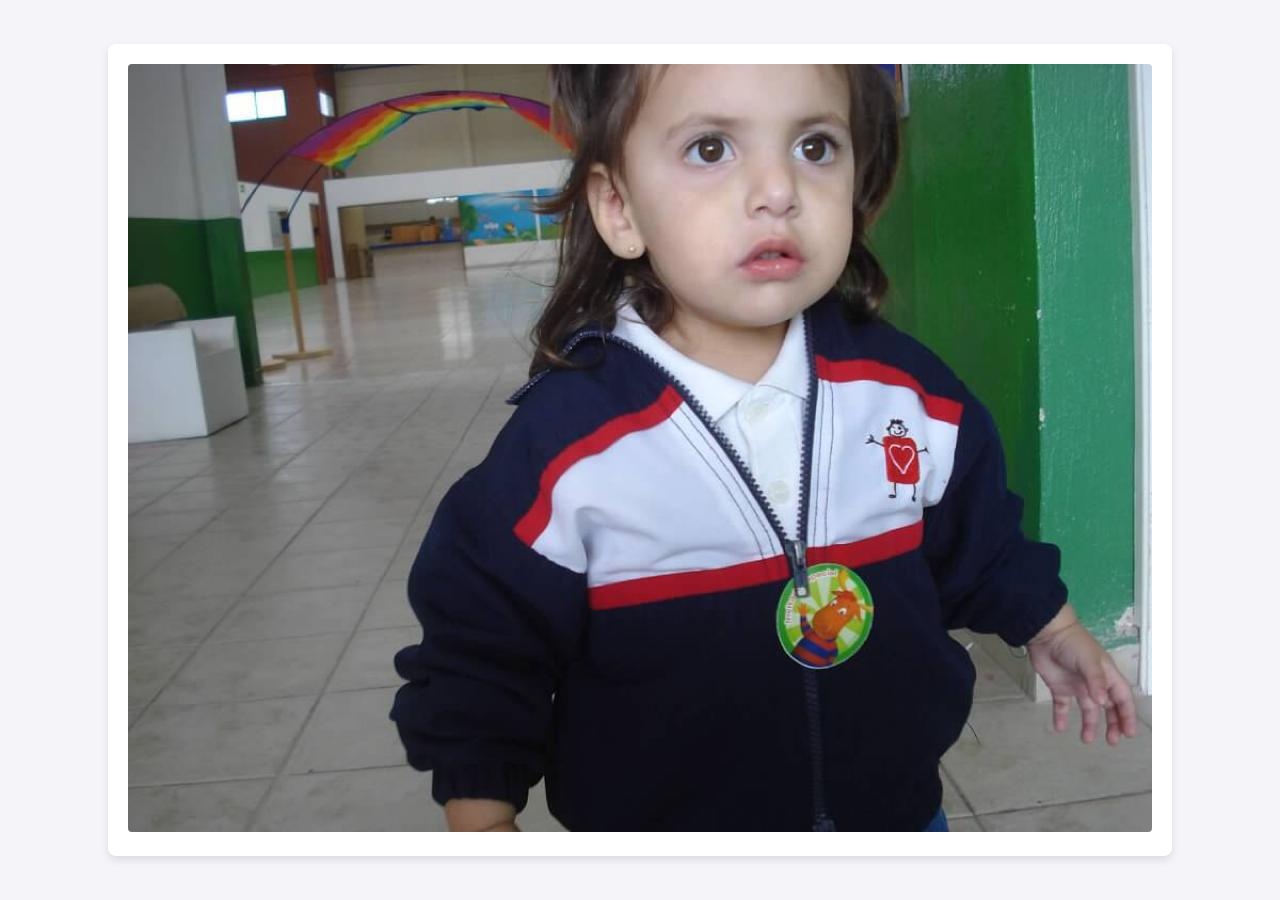
==== index.html @ 92700baa "Update index.html" ====
<!DOCTYPE html>
<html lang="en">
<head>
    <meta charset="UTF-8">
    <meta name="viewport" content="width=device-width, initial-scale=1.0">
    <title>Image Showcase</title>
    <style>
        body {
            /* Centers the content vertically and horizontally */
            display: flex;
            justify-content: center;
            align-items: center;
            min-height: 100vh;
            margin: 0;
            background-color: #f4f4f9;
            font-family: sans-serif;
        }
        .image-container {
            padding: 20px;
            background-color: white;
            border-radius: 8px;
            box-shadow: 0 4px 8px rgba(0, 0, 0, 0.1);
        }
        img {
            /* Ensures the image doesn't overflow its container on small screens */
            max-width: 100%;
            height: auto;
            border-radius: 4px;
        }
    </style>
</head>
<body>

    <div class="image-container">
        <!-- The src attribute must match your uploaded filename exactly -->
        <img src="assets/IMG-20190929-WA0008.jpg" alt="Child wearing a school uniform jacket">
    </div>

</body>
</html>
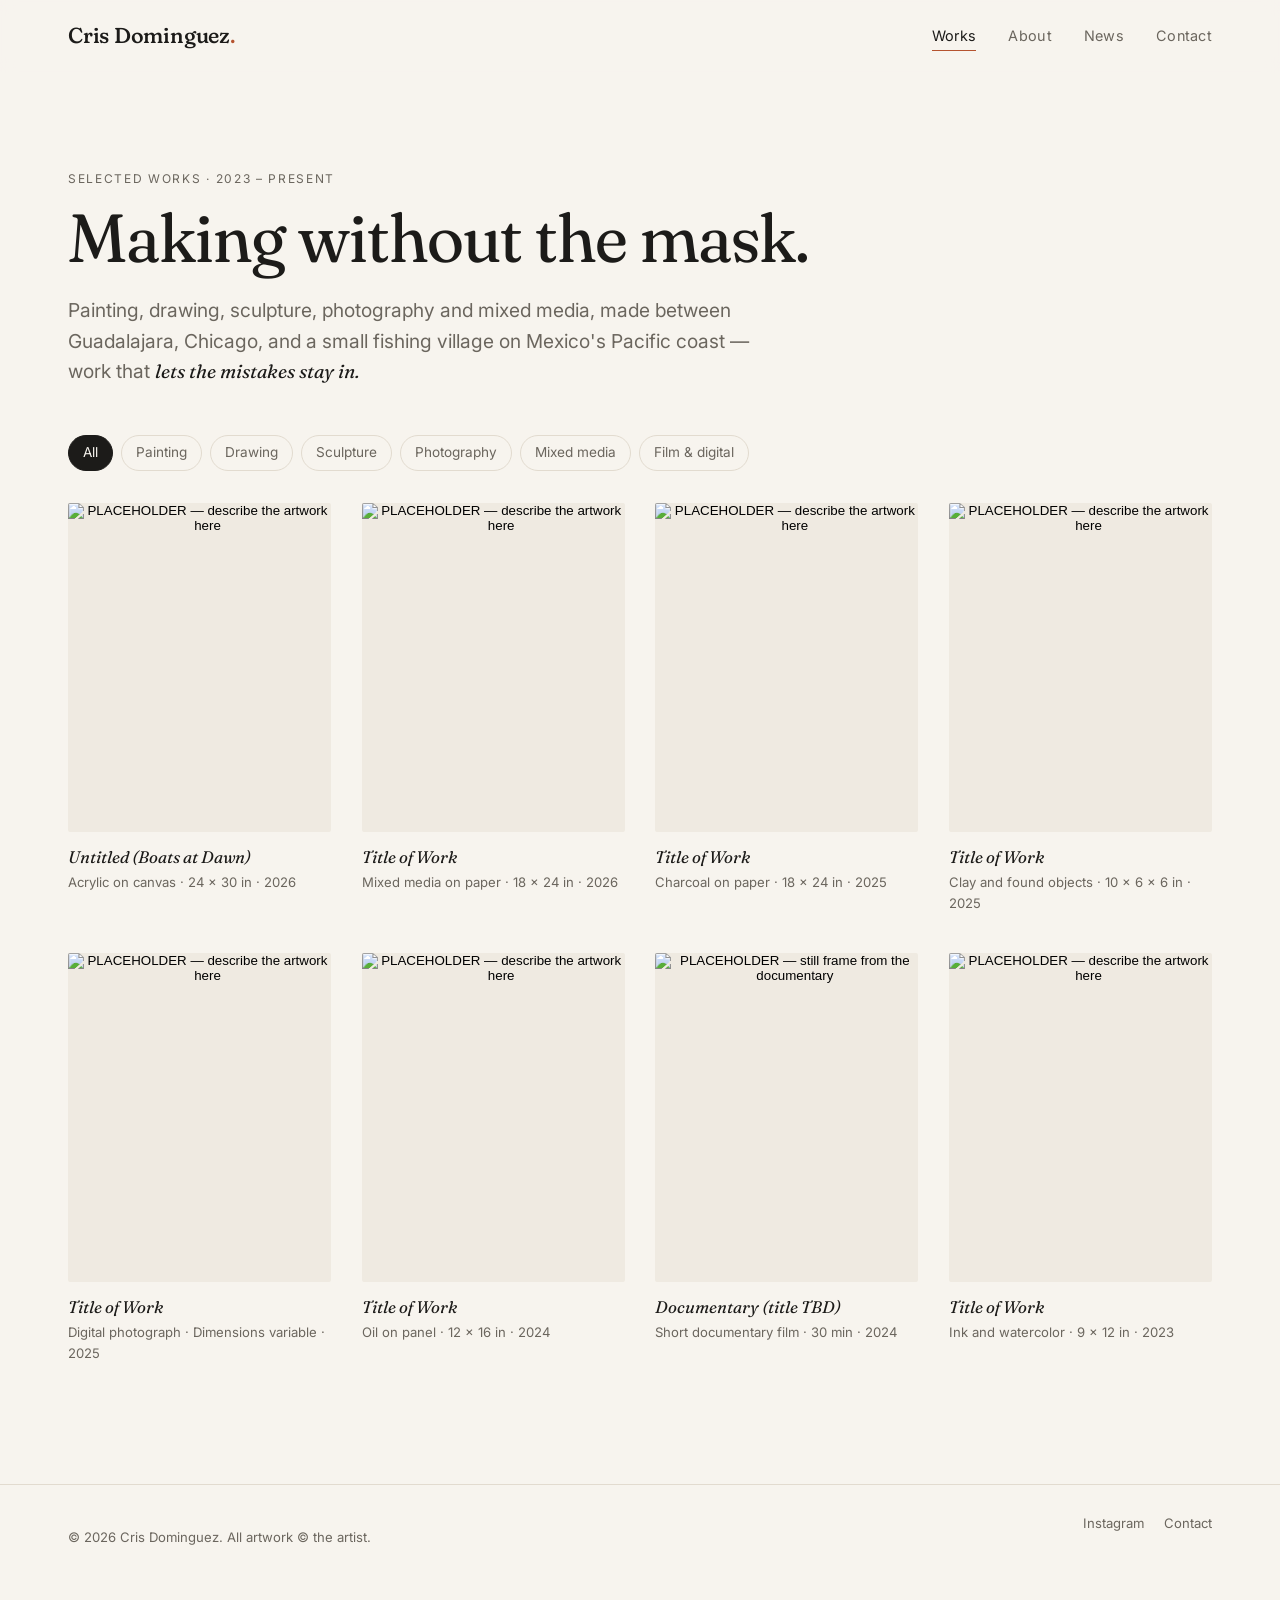
==== commit c8d5d552: "Add files via upload" ====
--- a/index.html
+++ b/index.html
@@ -1,40 +1,224 @@
-<!DOCTYPE html>
+<!doctype html>
 <html lang="en">
 <head>
-    <meta charset="UTF-8">
-    <meta name="viewport" content="width=device-width, initial-scale=1.0">
-    <title>Image Showcase</title>
-    <style>
-        body {
-            /* Centers the content vertically and horizontally */
-            display: flex;
-            justify-content: center;
-            align-items: center;
-            min-height: 100vh;
-            margin: 0;
-            background-color: #f4f4f9;
-            font-family: sans-serif;
-        }
-        .image-container {
-            padding: 20px;
-            background-color: white;
-            border-radius: 8px;
-            box-shadow: 0 4px 8px rgba(0, 0, 0, 0.1);
-        }
-        img {
-            /* Ensures the image doesn't overflow its container on small screens */
-            max-width: 100%;
-            height: auto;
-            border-radius: 4px;
-        }
-    </style>
+  <meta charset="utf-8">
+  <meta name="viewport" content="width=device-width, initial-scale=1">
+  <title>Cris Dominguez — Works</title>
+  <meta name="description" content="Portfolio of Cris Dominguez, a bilingual visual artist working in painting, drawing, sculpture, photography, and mixed media on Mexico's Pacific coast.">
+  <link rel="canonical" href="https://www.crisdominguez.com/">
+
+  <!-- Social sharing (Open Graph / Twitter). Replace og-image.jpg with a 1200x630 crop of a favorite work. -->
+  <meta property="og:type" content="website">
+  <meta property="og:title" content="Cris Dominguez — Artist">
+  <meta property="og:description" content="Painting, drawing, sculpture, photography, and mixed media.">
+  <meta property="og:url" content="https://www.crisdominguez.com/">
+  <meta property="og:image" content="https://www.crisdominguez.com/images/site/og-image.jpg">
+  <meta name="twitter:card" content="summary_large_image">
+
+  <link rel="icon" href="images/site/favicon.svg" type="image/svg+xml">
+  <link rel="preconnect" href="https://fonts.googleapis.com">
+  <link rel="preconnect" href="https://fonts.gstatic.com" crossorigin>
+  <link href="https://fonts.googleapis.com/css2?family=Fraunces:ital,opsz,wght,SOFT,WONK@0,9..144,300..600,0..100,0..1;1,9..144,300..600,0..100,0..1&family=Inter:wght@400;500;600&display=swap" rel="stylesheet">
+  <link rel="stylesheet" href="css/styles.css">
+
+  <script type="application/ld+json">
+  {
+    "@context": "https://schema.org",
+    "@type": "Person",
+    "name": "Cris Dominguez",
+    "alternateName": "Maria Cristina Dominguez",
+    "url": "https://www.crisdominguez.com/",
+    "jobTitle": "Visual Artist",
+    "knowsLanguage": ["en", "es"],
+    "sameAs": ["https://www.instagram.com/cris_dominguz2007/"]
+  }
+  </script>
 </head>
 <body>
-
-    <div class="image-container">
-        <!-- The src attribute must match your uploaded filename exactly -->
-        <img src="assets/IMG-20190929-WA0008.jpg" alt="Child wearing a school uniform jacket">
+  <a class="skip-link" href="#main">Skip to content</a>
+
+  <header class="site-header">
+    <div class="wrap header-inner">
+      <a class="wordmark" href="./">Cris Dominguez<span class="dot">.</span></a>
+      <button class="nav-toggle" aria-expanded="false" aria-controls="site-nav" aria-label="Menu">
+        <svg viewBox="0 0 24 24" fill="none" stroke="currentColor" stroke-width="1.5" aria-hidden="true"><path d="M3 7h18M3 12h18M3 17h18"/></svg>
+      </button>
+      <nav id="site-nav" class="site-nav" aria-label="Main">
+        <ul class="nav-list">
+          <li><a href="./" aria-current="page">Works</a></li>
+          <li><a href="about.html">About</a></li>
+          <li><a href="news.html">News</a></li>
+          <li><a href="contact.html">Contact</a></li>
+        </ul>
+      </nav>
     </div>
-
+  </header>
+
+  <main id="main">
+    <section class="wrap page-intro">
+      <p class="eyebrow">Selected works · 2023 – present</p>
+      <h1>Making without the mask.</h1>
+      <!-- PLACEHOLDER: one-sentence intro. Draft below is based on her personal statement — have Cris rewrite it in her own words. -->
+      <p class="lede">Painting, drawing, sculpture, photography and mixed media, made between Guadalajara, Chicago, and a small fishing village on Mexico's Pacific coast — work that <em>lets the mistakes stay in.</em></p>
+    </section>
+
+    <section class="wrap" aria-labelledby="works-heading">
+      <h2 id="works-heading" class="visually-hidden">Works</h2>
+
+      <!-- Filters: each button's data-filter must match a word in a work's data-medium. Delete buttons for media she doesn't show. -->
+      <ul class="filters" aria-label="Filter works by medium">
+        <li><button class="filter-btn" data-filter="all" aria-pressed="true">All</button></li>
+        <li><button class="filter-btn" data-filter="painting" aria-pressed="false">Painting</button></li>
+        <li><button class="filter-btn" data-filter="drawing" aria-pressed="false">Drawing</button></li>
+        <li><button class="filter-btn" data-filter="sculpture" aria-pressed="false">Sculpture</button></li>
+        <li><button class="filter-btn" data-filter="photography" aria-pressed="false">Photography</button></li>
+        <li><button class="filter-btn" data-filter="mixed-media" aria-pressed="false">Mixed media</button></li>
+        <li><button class="filter-btn" data-filter="film" aria-pressed="false">Film &amp; digital</button></li>
+      </ul>
+
+      <!--
+        ============================================================
+        HOW TO ADD A WORK  (copy this whole <li> block; newest first)
+        ============================================================
+        <li class="work" data-medium="painting" data-year="2026"
+            data-full="images/works/2026-title-slug.jpg">
+          <button class="work-thumb" type="button" aria-label="View larger: TITLE">
+            <img src="images/works/thumbs/2026-title-slug.jpg"
+                 alt="DESCRIBE WHAT IS SEEN: subject, colors, composition (not just the title)"
+                 width="800" height="1000" loading="lazy" decoding="async">
+          </button>
+          <figcaption>
+            <p class="work-title">TITLE</p>
+            <p class="work-meta">MEDIUM · DIMENSIONS · YEAR</p>
+            <p class="work-desc" hidden>OPTIONAL 1–3 sentence description (shown in the enlarged view).</p>
+          </figcaption>
+        </li>
+        - data-medium can hold several words: data-medium="painting mixed-media"
+        - First 4 works: remove loading="lazy" so they appear instantly.
+        ============================================================
+      -->
+      <ul class="works-grid">
+
+        <!-- PLACEHOLDER WORK 01 -->
+        <li class="work" data-medium="painting" data-year="2026" data-full="images/works/_placeholder-1.svg">
+          <button class="work-thumb" type="button" aria-label="View larger: Untitled (Boats at Dawn)">
+            <img src="images/works/_placeholder-1.svg" alt="PLACEHOLDER — describe the artwork here" width="800" height="1000" decoding="async">
+          </button>
+          <figcaption>
+            <p class="work-title">Untitled (Boats at Dawn)</p>
+            <p class="work-meta">Acrylic on canvas · 24 × 30 in · 2026</p>
+            <p class="work-desc" hidden>PLACEHOLDER description.</p>
+          </figcaption>
+        </li>
+
+        <!-- PLACEHOLDER WORK 02 -->
+        <li class="work" data-medium="mixed-media" data-year="2026" data-full="images/works/_placeholder-2.svg">
+          <button class="work-thumb" type="button" aria-label="View larger: Title of Work">
+            <img src="images/works/_placeholder-2.svg" alt="PLACEHOLDER — describe the artwork here" width="800" height="1000" decoding="async">
+          </button>
+          <figcaption>
+            <p class="work-title">Title of Work</p>
+            <p class="work-meta">Mixed media on paper · 18 × 24 in · 2026</p>
+          </figcaption>
+        </li>
+
+        <!-- PLACEHOLDER WORK 03 -->
+        <li class="work" data-medium="drawing" data-year="2025" data-full="images/works/_placeholder-3.svg">
+          <button class="work-thumb" type="button" aria-label="View larger: Title of Work">
+            <img src="images/works/_placeholder-3.svg" alt="PLACEHOLDER — describe the artwork here" width="800" height="1000" decoding="async">
+          </button>
+          <figcaption>
+            <p class="work-title">Title of Work</p>
+            <p class="work-meta">Charcoal on paper · 18 × 24 in · 2025</p>
+          </figcaption>
+        </li>
+
+        <!-- PLACEHOLDER WORK 04 — e.g. a piece from the SAIC summer intensive -->
+        <li class="work" data-medium="sculpture" data-year="2025" data-full="images/works/_placeholder-4.svg">
+          <button class="work-thumb" type="button" aria-label="View larger: Title of Work">
+            <img src="images/works/_placeholder-4.svg" alt="PLACEHOLDER — describe the artwork here" width="800" height="1000" decoding="async">
+          </button>
+          <figcaption>
+            <p class="work-title">Title of Work</p>
+            <p class="work-meta">Clay and found objects · 10 × 6 × 6 in · 2025</p>
+          </figcaption>
+        </li>
+
+        <!-- PLACEHOLDER WORK 05 -->
+        <li class="work" data-medium="photography" data-year="2025" data-full="images/works/_placeholder-5.svg">
+          <button class="work-thumb" type="button" aria-label="View larger: Title of Work">
+            <img src="images/works/_placeholder-5.svg" alt="PLACEHOLDER — describe the artwork here" width="800" height="1000" loading="lazy" decoding="async">
+          </button>
+          <figcaption>
+            <p class="work-title">Title of Work</p>
+            <p class="work-meta">Digital photograph · Dimensions variable · 2025</p>
+          </figcaption>
+        </li>
+
+        <!-- PLACEHOLDER WORK 06 -->
+        <li class="work" data-medium="painting" data-year="2024" data-full="images/works/_placeholder-6.svg">
+          <button class="work-thumb" type="button" aria-label="View larger: Title of Work">
+            <img src="images/works/_placeholder-6.svg" alt="PLACEHOLDER — describe the artwork here" width="800" height="1000" loading="lazy" decoding="async">
+          </button>
+          <figcaption>
+            <p class="work-title">Title of Work</p>
+            <p class="work-meta">Oil on panel · 12 × 16 in · 2024</p>
+          </figcaption>
+        </li>
+
+        <!-- PLACEHOLDER WORK 07 — the 30-min Costa Rica documentary (2024) could live here; link the thumbnail to a video page or YouTube/Vimeo -->
+        <li class="work" data-medium="film" data-year="2024" data-full="images/works/_placeholder-7.svg">
+          <button class="work-thumb" type="button" aria-label="View larger: Documentary, Costa Rica">
+            <img src="images/works/_placeholder-7.svg" alt="PLACEHOLDER — still frame from the documentary" width="800" height="1000" loading="lazy" decoding="async">
+          </button>
+          <figcaption>
+            <p class="work-title">Documentary (title TBD)</p>
+            <p class="work-meta">Short documentary film · 30 min · 2024</p>
+            <p class="work-desc" hidden>Interviews, filming and editing documenting a four-week service-learning program in San José, Costa Rica, and the cross-cultural perspectives of the people involved.</p>
+          </figcaption>
+        </li>
+
+        <!-- PLACEHOLDER WORK 08 -->
+        <li class="work" data-medium="drawing mixed-media" data-year="2023" data-full="images/works/_placeholder-8.svg">
+          <button class="work-thumb" type="button" aria-label="View larger: Title of Work">
+            <img src="images/works/_placeholder-8.svg" alt="PLACEHOLDER — describe the artwork here" width="800" height="1000" loading="lazy" decoding="async">
+          </button>
+          <figcaption>
+            <p class="work-title">Title of Work</p>
+            <p class="work-meta">Ink and watercolor · 9 × 12 in · 2023</p>
+          </figcaption>
+        </li>
+
+      </ul>
+      <p class="works-empty" hidden>No works in this medium yet.</p>
+    </section>
+  </main>
+
+  <!-- Lightbox (filled in by js/main.js) -->
+  <dialog id="lightbox" class="lightbox" aria-label="Artwork viewer">
+    <button class="lb-btn lb-close" type="button">Close ✕</button>
+    <button class="lb-btn lb-prev" type="button" aria-label="Previous work">←</button>
+    <button class="lb-btn lb-next" type="button" aria-label="Next work">→</button>
+    <div class="lightbox-inner">
+      <figure class="lightbox-figure"><img src="" alt=""></figure>
+      <div class="lightbox-caption">
+        <p class="work-title"></p>
+        <p class="work-meta"></p>
+        <p class="lightbox-desc" hidden></p>
+      </div>
+    </div>
+  </dialog>
+
+  <footer class="site-footer">
+    <div class="wrap footer-inner">
+      <p>© <span data-current-year>2026</span> Cris Dominguez. All artwork © the artist.</p>
+      <ul class="footer-links">
+        <li><a href="https://www.instagram.com/cris_dominguz2007/" rel="me noopener" target="_blank">Instagram</a></li>
+        <li><a href="contact.html">Contact</a></li>
+      </ul>
+    </div>
+  </footer>
+
+  <script src="js/main.js" defer></script>
 </body>
 </html>
--- a/css/styles.css
+++ b/css/styles.css
@@ -0,0 +1,302 @@
+/* ==========================================================================
+   Cris Dominguez — Artist Portfolio
+   Minimal, warm-paper aesthetic. The artwork is the color; the site is not.
+   --------------------------------------------------------------------------
+   To change the accent color or fonts, edit the tokens in :root only.
+   ========================================================================== */
+
+:root {
+  /* Palette — warm "sketchbook paper" neutrals + one accent */
+  --paper: #f7f4ee;          /* page background (off-white, slightly warm) */
+  --paper-2: #efeae1;        /* cards / placeholders */
+  --ink: #1c1b19;            /* primary text */
+  --muted: #6b665e;          /* secondary text, metadata */
+  --line: #e2dbcf;           /* hairlines */
+  --accent: #b5532f;         /* terracotta — painted-boat / bougainvillea */
+  --accent-ink: #ffffff;
+  /* Alternative accent to try: --accent: #2f6f6a;  (Pacific sea-teal) */
+
+  /* Type */
+  --font-display: "Fraunces", Georgia, "Times New Roman", serif;
+  --font-body: "Inter", system-ui, -apple-system, "Segoe UI", Roboto, sans-serif;
+
+  /* Rhythm */
+  --gutter: clamp(16px, 4vw, 48px);
+  --maxw: 1240px;
+  --radius: 2px;
+  --ease: cubic-bezier(.2, .7, .2, 1);
+}
+
+/* ---------- Reset-ish ---------- */
+*, *::before, *::after { box-sizing: border-box; }
+html { -webkit-text-size-adjust: 100%; scroll-behavior: smooth; }
+body {
+  margin: 0;
+  background: var(--paper);
+  color: var(--ink);
+  font-family: var(--font-body);
+  font-size: 1rem;
+  line-height: 1.6;
+  -webkit-font-smoothing: antialiased;
+  text-rendering: optimizeLegibility;
+}
+img { display: block; max-width: 100%; height: auto; }
+a { color: inherit; text-underline-offset: 3px; text-decoration-thickness: 1px; }
+a:hover { color: var(--accent); }
+:focus-visible { outline: 2px solid var(--accent); outline-offset: 3px; }
+
+.visually-hidden {
+  position: absolute !important; width: 1px; height: 1px; padding: 0; margin: -1px;
+  overflow: hidden; clip: rect(0 0 0 0); white-space: nowrap; border: 0;
+}
+.skip-link {
+  position: absolute; left: 8px; top: -60px; z-index: 100;
+  background: var(--ink); color: var(--paper); padding: 8px 14px; text-decoration: none;
+}
+.skip-link:focus { top: 8px; }
+
+.wrap { width: 100%; max-width: var(--maxw); margin-inline: auto; padding-inline: var(--gutter); }
+
+/* ---------- Header / Nav ---------- */
+.site-header {
+  position: sticky; top: 0; z-index: 50;
+  background: color-mix(in srgb, var(--paper) 92%, transparent);
+  backdrop-filter: saturate(140%) blur(8px);
+  -webkit-backdrop-filter: saturate(140%) blur(8px);
+  border-bottom: 1px solid transparent;
+  transition: border-color .2s var(--ease);
+}
+.site-header.is-scrolled { border-bottom-color: var(--line); }
+.header-inner {
+  display: flex; align-items: center; justify-content: space-between;
+  gap: 24px; min-height: 72px;
+}
+.wordmark {
+  font-family: var(--font-display);
+  font-size: 1.35rem; font-weight: 500; letter-spacing: -0.01em;
+  text-decoration: none; white-space: nowrap;
+  font-variation-settings: "SOFT" 100, "WONK" 1;
+}
+.wordmark:hover { color: var(--ink); }
+.wordmark .dot { color: var(--accent); }
+
+.nav-list { display: flex; gap: clamp(16px, 2.5vw, 32px); list-style: none; margin: 0; padding: 0; }
+.nav-list a {
+  text-decoration: none; font-size: .9rem; letter-spacing: .02em; color: var(--muted);
+  padding-block: 6px; border-bottom: 1px solid transparent;
+}
+.nav-list a:hover { color: var(--ink); }
+.nav-list a[aria-current="page"] { color: var(--ink); border-bottom-color: var(--accent); }
+
+.nav-toggle {
+  display: none; background: none; border: 0; padding: 10px; margin-right: -10px;
+  color: var(--ink); cursor: pointer;
+}
+.nav-toggle svg { width: 24px; height: 24px; }
+
+@media (max-width: 720px) {
+  .nav-toggle { display: block; }
+  .site-nav {
+    position: fixed; inset: 72px 0 auto 0; background: var(--paper);
+    border-bottom: 1px solid var(--line);
+    transform: translateY(-8px); opacity: 0; visibility: hidden;
+    transition: opacity .2s var(--ease), transform .2s var(--ease), visibility .2s;
+  }
+  .site-nav.is-open { transform: none; opacity: 1; visibility: visible; }
+  .nav-list { flex-direction: column; gap: 0; padding: 8px var(--gutter) 20px; }
+  .nav-list a { display: block; font-size: 1.1rem; padding-block: 12px; border-bottom: 1px solid var(--line); }
+  .nav-list a[aria-current="page"] { border-bottom-color: var(--line); color: var(--accent); }
+}
+
+/* ---------- Page intro ---------- */
+main { display: block; min-height: 60vh; }
+.page-intro { padding-block: clamp(40px, 8vw, 96px) clamp(24px, 4vw, 48px); }
+.eyebrow {
+  font-size: .75rem; letter-spacing: .14em; text-transform: uppercase; color: var(--muted); margin: 0 0 12px;
+}
+h1, h2, h3 {
+  font-family: var(--font-display); font-weight: 400; line-height: 1.1; letter-spacing: -0.015em;
+  font-variation-settings: "SOFT" 50;
+}
+h1 { font-size: clamp(2.2rem, 6vw, 4.25rem); margin: 0; max-width: 18ch; }
+h2 { font-size: clamp(1.5rem, 3vw, 2rem); margin: 0 0 20px; }
+h3 { font-size: 1.15rem; margin: 0; }
+.lede { font-size: clamp(1.05rem, 1.6vw, 1.2rem); color: var(--muted); max-width: 58ch; margin: 20px 0 0; }
+.lede em { font-family: var(--font-display); font-style: italic; color: var(--ink); }
+
+/* ---------- Works: filters ---------- */
+.filters { display: flex; flex-wrap: wrap; gap: 8px; margin: 0 0 32px; padding: 0; list-style: none; }
+.filter-btn {
+  font: inherit; font-size: .85rem; cursor: pointer;
+  background: transparent; color: var(--muted);
+  border: 1px solid var(--line); border-radius: 999px; padding: 6px 14px;
+  transition: all .15s var(--ease);
+}
+.filter-btn:hover { color: var(--ink); border-color: var(--ink); }
+.filter-btn[aria-pressed="true"] { background: var(--ink); color: var(--paper); border-color: var(--ink); }
+
+/* ---------- Works: grid ---------- */
+.works-grid {
+  display: grid; gap: clamp(20px, 3vw, 40px) clamp(16px, 2.4vw, 32px);
+  grid-template-columns: repeat(auto-fill, minmax(min(100%, 260px), 1fr));
+  margin: 0 0 clamp(64px, 10vw, 120px); padding: 0; list-style: none;
+}
+.work { margin: 0; }
+.work[hidden] { display: none; }
+.work-thumb {
+  display: block; width: 100%; padding: 0; border: 0; cursor: zoom-in;
+  background: var(--paper-2); aspect-ratio: 4 / 5; overflow: hidden; border-radius: var(--radius);
+}
+.work-thumb img {
+  width: 100%; height: 100%; object-fit: cover;
+  transition: transform .5s var(--ease), opacity .3s var(--ease);
+}
+.work-thumb:hover img { transform: scale(1.025); }
+.work figcaption { padding-top: 12px; }
+.work-title { font-family: var(--font-display); font-style: italic; font-size: 1.05rem; margin: 0; }
+.work-meta { font-size: .82rem; color: var(--muted); margin: 2px 0 0; }
+.works-empty { color: var(--muted); }
+
+/* ---------- Lightbox ---------- */
+.lightbox {
+  width: 100vw; height: 100vh; max-width: 100vw; max-height: 100vh;
+  margin: 0; padding: 0; border: 0;
+  background: var(--paper); color: var(--ink);
+}
+.lightbox::backdrop { background: rgba(20, 18, 16, .35); }
+.lightbox-inner {
+  height: 100%; display: grid; grid-template-rows: 1fr auto;
+  padding: 56px var(--gutter) 24px; gap: 16px;
+}
+.lightbox-figure { margin: 0; min-height: 0; display: grid; place-items: center; }
+.lightbox-figure img { max-height: calc(100vh - 200px); width: auto; max-width: 100%; object-fit: contain; }
+.lightbox-caption { text-align: center; max-width: 60ch; margin-inline: auto; }
+.lightbox-caption .work-title { font-size: 1.2rem; }
+.lightbox-desc { font-size: .92rem; color: var(--muted); margin: 8px 0 0; }
+.lb-btn {
+  position: absolute; background: none; border: 0; color: var(--ink); cursor: pointer;
+  padding: 12px; font: inherit; font-size: .85rem; letter-spacing: .08em; text-transform: uppercase;
+}
+.lb-btn:hover { color: var(--accent); }
+.lb-close { top: 8px; right: 8px; }
+.lb-prev, .lb-next { top: 50%; transform: translateY(-50%); font-size: 1.6rem; }
+.lb-prev { left: 4px; } .lb-next { right: 4px; }
+@media (max-width: 720px) {
+  .lb-prev, .lb-next { top: auto; bottom: 10px; transform: none; }
+}
+
+/* ---------- About ---------- */
+.about-grid {
+  display: grid; gap: clamp(32px, 5vw, 72px);
+  grid-template-columns: minmax(0, 5fr) minmax(0, 7fr);
+  align-items: start; margin-bottom: clamp(48px, 8vw, 96px);
+}
+@media (max-width: 860px) { .about-grid { grid-template-columns: 1fr; } }
+.portrait { margin: 0; position: sticky; top: 96px; }
+@media (max-width: 860px) { .portrait { position: static; max-width: 420px; } }
+.portrait img { aspect-ratio: 4 / 5; object-fit: cover; width: 100%; background: var(--paper-2); }
+.portrait figcaption { font-size: .8rem; color: var(--muted); margin-top: 8px; }
+.prose p { margin: 0 0 1.1em; max-width: 62ch; }
+.prose .pull {
+  font-family: var(--font-display); font-style: italic; font-size: clamp(1.25rem, 2.4vw, 1.6rem);
+  line-height: 1.35; color: var(--ink); border-left: 2px solid var(--accent);
+  padding-left: 20px; margin: 32px 0;
+}
+.section { padding-block: clamp(32px, 5vw, 56px); border-top: 1px solid var(--line); }
+.section:first-of-type { border-top: 0; }
+
+/* CV */
+.cv { margin-bottom: clamp(64px, 10vw, 120px); }
+.cv-head { display: flex; flex-wrap: wrap; align-items: baseline; justify-content: space-between; gap: 16px; }
+.btn {
+  display: inline-flex; align-items: center; gap: 8px; text-decoration: none;
+  font-size: .85rem; letter-spacing: .04em; padding: 10px 18px;
+  border: 1px solid var(--ink); border-radius: 999px; transition: all .15s var(--ease);
+}
+.btn:hover { background: var(--ink); color: var(--paper); }
+.btn-accent { background: var(--accent); border-color: var(--accent); color: var(--accent-ink); }
+.btn-accent:hover { background: var(--ink); border-color: var(--ink); color: var(--paper); }
+
+.cv-block {
+  display: grid; grid-template-columns: minmax(140px, 220px) 1fr; gap: 16px 32px;
+  padding-block: 28px; border-top: 1px solid var(--line);
+}
+@media (max-width: 640px) { .cv-block { grid-template-columns: 1fr; gap: 8px; } }
+.cv-block > h3 {
+  font-family: var(--font-body); font-size: .75rem; font-weight: 600;
+  letter-spacing: .14em; text-transform: uppercase; color: var(--muted); padding-top: 4px;
+}
+.cv-list { list-style: none; margin: 0; padding: 0; display: grid; gap: 18px; }
+.cv-item { display: grid; grid-template-columns: 92px 1fr; gap: 4px 16px; }
+@media (max-width: 480px) { .cv-item { grid-template-columns: 1fr; } }
+.cv-year { font-size: .85rem; color: var(--muted); font-variant-numeric: tabular-nums; }
+.cv-what strong { font-weight: 500; }
+.cv-what .where { color: var(--muted); }
+.cv-what ul { margin: 6px 0 0; padding-left: 18px; color: var(--muted); font-size: .92rem; }
+.cv-what li { margin: 2px 0; }
+.placeholder-note {
+  font-size: .85rem; color: var(--muted); font-style: italic;
+  border: 1px dashed var(--line); padding: 10px 14px; border-radius: var(--radius); margin: 0;
+}
+
+/* ---------- News ---------- */
+.news-layout {
+  display: grid; gap: clamp(32px, 5vw, 64px);
+  grid-template-columns: minmax(0, 7fr) minmax(0, 5fr);
+  margin-bottom: clamp(64px, 10vw, 120px);
+}
+@media (max-width: 900px) { .news-layout { grid-template-columns: 1fr; } }
+.post { padding-block: 28px; border-top: 1px solid var(--line); }
+.post:first-child { border-top: 0; padding-top: 0; }
+.post time { font-size: .8rem; letter-spacing: .08em; text-transform: uppercase; color: var(--muted); }
+.post h3 { font-size: 1.4rem; margin: 6px 0 10px; }
+.post p { margin: 0; max-width: 60ch; }
+.post img { margin-top: 16px; aspect-ratio: 3 / 2; object-fit: cover; width: 100%; background: var(--paper-2); }
+.tag {
+  display: inline-block; font-size: .72rem; letter-spacing: .08em; text-transform: uppercase;
+  color: var(--accent); margin-left: 8px;
+}
+
+.ig-card {
+  background: var(--paper-2); padding: clamp(20px, 3vw, 32px); border-radius: var(--radius);
+  position: sticky; top: 96px; align-self: start;
+}
+@media (max-width: 900px) { .ig-card { position: static; } }
+.ig-card .handle { font-family: var(--font-display); font-size: 1.4rem; margin: 4px 0 12px; }
+.ig-grid { display: grid; grid-template-columns: repeat(3, 1fr); gap: 6px; margin: 20px 0; }
+.ig-grid a { display: block; aspect-ratio: 1; background: var(--line); overflow: hidden; }
+.ig-grid img { width: 100%; height: 100%; object-fit: cover; }
+.ig-embeds { display: grid; gap: 16px; margin-top: 20px; }
+.ig-embeds .instagram-media { min-width: 0 !important; width: 100% !important; margin: 0 !important; }
+
+/* ---------- Contact ---------- */
+.contact-grid {
+  display: grid; grid-template-columns: repeat(auto-fit, minmax(min(100%, 260px), 1fr));
+  gap: 0; border-top: 1px solid var(--line); margin-bottom: clamp(64px, 10vw, 120px);
+}
+.contact-item { padding: 28px 0; border-bottom: 1px solid var(--line); padding-right: 24px; }
+.contact-item h2 {
+  font-family: var(--font-body); font-size: .75rem; font-weight: 600;
+  letter-spacing: .14em; text-transform: uppercase; color: var(--muted); margin: 0 0 8px;
+}
+.contact-item a { font-family: var(--font-display); font-size: clamp(1.2rem, 2.2vw, 1.5rem); text-decoration: none; word-break: break-word; }
+.contact-item a:hover { text-decoration: underline; }
+.contact-item p { margin: 6px 0 0; color: var(--muted); font-size: .9rem; }
+
+/* ---------- Footer ---------- */
+.site-footer { border-top: 1px solid var(--line); padding-block: 28px 40px; font-size: .82rem; color: var(--muted); }
+.footer-inner { display: flex; flex-wrap: wrap; gap: 12px 32px; justify-content: space-between; }
+.footer-links { display: flex; gap: 20px; list-style: none; margin: 0; padding: 0; }
+.footer-links a { text-decoration: none; }
+
+/* ---------- Motion preferences ---------- */
+@media (prefers-reduced-motion: reduce) {
+  *, *::before, *::after { transition: none !important; animation: none !important; scroll-behavior: auto !important; }
+}
+
+/* ---------- Print (for the CV page) ---------- */
+@media print {
+  .site-header, .site-footer, .filters, .btn, .ig-card { display: none !important; }
+  body { background: #fff; }
+  .about-grid { grid-template-columns: 1fr; }
+}
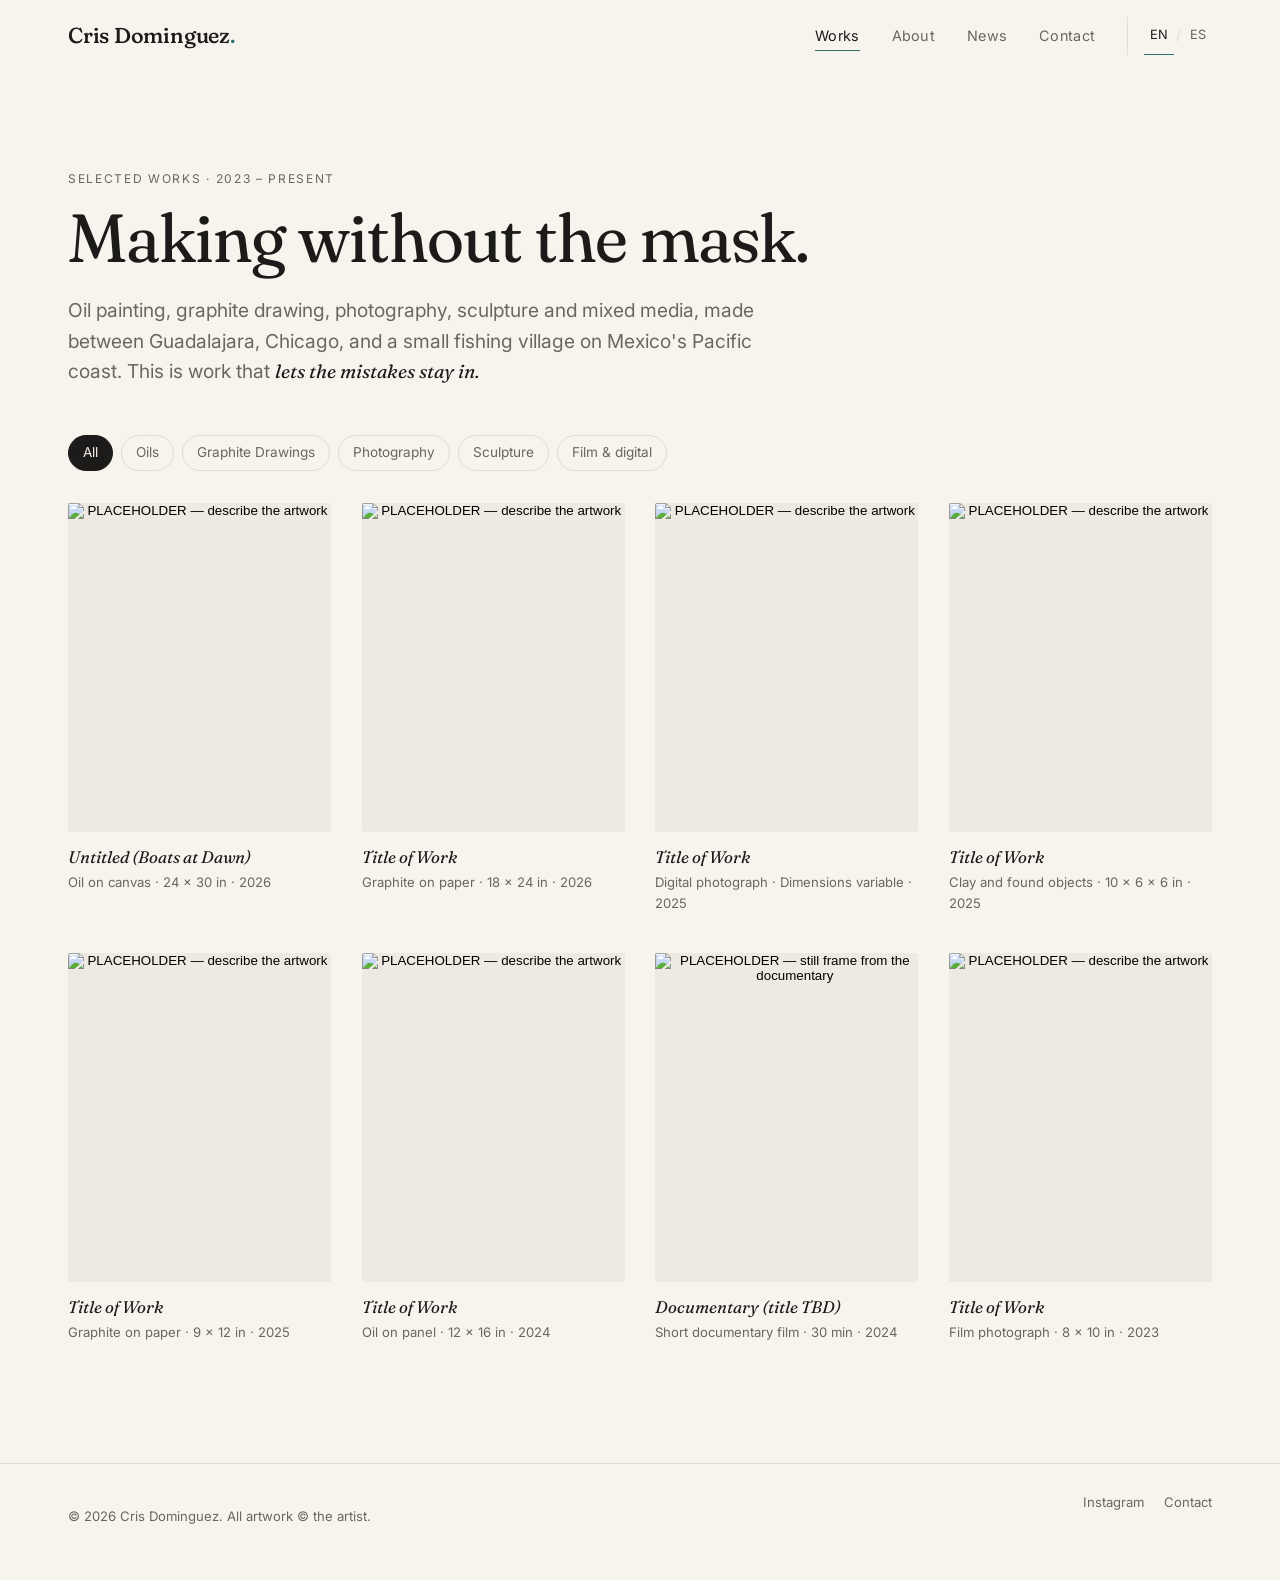
==== commit d16aaa73: "Add files via upload" ====
--- a/index.html
+++ b/index.html
@@ -1,16 +1,20 @@
 <!doctype html>
-<html lang="en">
+<html lang="en" data-title-es="Cris Dominguez — Obras">
 <head>
   <meta charset="utf-8">
   <meta name="viewport" content="width=device-width, initial-scale=1">
+  <!-- Language: applied before paint. Order: ?lang=es in URL → saved choice → browser language. -->
+  <script>(function(){try{var q=new URLSearchParams(location.search).get("lang"),s=localStorage.getItem("lang"),l=q||s||((navigator.language||"").slice(0,2)==="es"?"es":"en");if(l==="es"){document.documentElement.classList.add("lang-es");document.documentElement.lang="es";}}catch(e){}})();</script>
   <title>Cris Dominguez — Works</title>
-  <meta name="description" content="Portfolio of Cris Dominguez, a bilingual visual artist working in painting, drawing, sculpture, photography, and mixed media on Mexico's Pacific coast.">
+  <meta name="description" content="Portfolio of Cris Dominguez, a bilingual visual artist working in oil, graphite, photography, sculpture, and mixed media on Mexico's Pacific coast. Portafolio de la artista visual Cris Dominguez.">
   <link rel="canonical" href="https://www.crisdominguez.com/">
 
-  <!-- Social sharing (Open Graph / Twitter). Replace og-image.jpg with a 1200x630 crop of a favorite work. -->
+  <!-- Social sharing. Replace og-image.jpg with a 1200x630 crop of a favorite work. -->
   <meta property="og:type" content="website">
+  <meta property="og:locale" content="en_US">
+  <meta property="og:locale:alternate" content="es_MX">
   <meta property="og:title" content="Cris Dominguez — Artist">
-  <meta property="og:description" content="Painting, drawing, sculpture, photography, and mixed media.">
+  <meta property="og:description" content="Oil painting, graphite drawing, photography, sculpture, and mixed media.">
   <meta property="og:url" content="https://www.crisdominguez.com/">
   <meta property="og:image" content="https://www.crisdominguez.com/images/site/og-image.jpg">
   <meta name="twitter:card" content="summary_large_image">
@@ -35,170 +39,183 @@
   </script>
 </head>
 <body>
-  <a class="skip-link" href="#main">Skip to content</a>
+  <a class="skip-link" href="#main"><span lang="en">Skip to content</span><span lang="es">Saltar al contenido</span></a>
 
   <header class="site-header">
     <div class="wrap header-inner">
       <a class="wordmark" href="./">Cris Dominguez<span class="dot">.</span></a>
-      <button class="nav-toggle" aria-expanded="false" aria-controls="site-nav" aria-label="Menu">
-        <svg viewBox="0 0 24 24" fill="none" stroke="currentColor" stroke-width="1.5" aria-hidden="true"><path d="M3 7h18M3 12h18M3 17h18"/></svg>
-      </button>
-      <nav id="site-nav" class="site-nav" aria-label="Main">
+      <nav id="site-nav" class="site-nav" aria-label="Main" data-es-aria-label="Principal">
         <ul class="nav-list">
-          <li><a href="./" aria-current="page">Works</a></li>
-          <li><a href="about.html">About</a></li>
-          <li><a href="news.html">News</a></li>
-          <li><a href="contact.html">Contact</a></li>
+          <li><a href="./" aria-current="page"><span lang="en">Works</span><span lang="es">Obras</span></a></li>
+          <li><a href="about.html"><span lang="en">About</span><span lang="es">Acerca</span></a></li>
+          <li><a href="news.html"><span lang="en">News</span><span lang="es">Noticias</span></a></li>
+          <li><a href="contact.html"><span lang="en">Contact</span><span lang="es">Contacto</span></a></li>
         </ul>
       </nav>
+      <div class="header-tools">
+        <div class="lang-switch" role="group" aria-label="Language / Idioma">
+          <button type="button" data-set-lang="en" aria-pressed="true" title="English">EN</button><span class="sep" aria-hidden="true">/</span><button type="button" data-set-lang="es" aria-pressed="false" title="Español">ES</button>
+        </div>
+        <button class="nav-toggle" aria-expanded="false" aria-controls="site-nav" aria-label="Menu" data-es-aria-label="Menú">
+          <svg viewBox="0 0 24 24" fill="none" stroke="currentColor" stroke-width="1.5" aria-hidden="true"><path d="M3 7h18M3 12h18M3 17h18"/></svg>
+        </button>
+      </div>
     </div>
   </header>
 
   <main id="main">
     <section class="wrap page-intro">
-      <p class="eyebrow">Selected works · 2023 – present</p>
-      <h1>Making without the mask.</h1>
-      <!-- PLACEHOLDER: one-sentence intro. Draft below is based on her personal statement — have Cris rewrite it in her own words. -->
-      <p class="lede">Painting, drawing, sculpture, photography and mixed media, made between Guadalajara, Chicago, and a small fishing village on Mexico's Pacific coast — work that <em>lets the mistakes stay in.</em></p>
+      <p class="eyebrow"><span lang="en">Selected works · 2023 – present</span><span lang="es">Obra seleccionada · 2023 – presente</span></p>
+      <h1><span lang="en">Making without the mask.</span><span lang="es">Crear sin máscara.</span></h1>
+      <!-- PLACEHOLDER: one-sentence intro. Draft based on her personal statement — have Cris rewrite it in her own words (both languages). -->
+      <p class="lede" lang="en">Oil painting, graphite drawing, photography, sculpture and mixed media, made between Guadalajara, Chicago, and a small fishing village on Mexico's Pacific coast. This is work that <em>lets the mistakes stay in.</em></p>
+      <p class="lede" lang="es">Óleo, dibujo en grafito, fotografía, escultura y técnica mixta, hechos entre Guadalajara, Chicago y un pequeño pueblo de pescadores en la costa del Pacífico mexicano. Es obra que <em>deja que los errores se queden.</em></p>
     </section>
 
     <section class="wrap" aria-labelledby="works-heading">
-      <h2 id="works-heading" class="visually-hidden">Works</h2>
-
-      <!-- Filters: each button's data-filter must match a word in a work's data-medium. Delete buttons for media she doesn't show. -->
-      <ul class="filters" aria-label="Filter works by medium">
-        <li><button class="filter-btn" data-filter="all" aria-pressed="true">All</button></li>
-        <li><button class="filter-btn" data-filter="painting" aria-pressed="false">Painting</button></li>
-        <li><button class="filter-btn" data-filter="drawing" aria-pressed="false">Drawing</button></li>
-        <li><button class="filter-btn" data-filter="sculpture" aria-pressed="false">Sculpture</button></li>
-        <li><button class="filter-btn" data-filter="photography" aria-pressed="false">Photography</button></li>
-        <li><button class="filter-btn" data-filter="mixed-media" aria-pressed="false">Mixed media</button></li>
-        <li><button class="filter-btn" data-filter="film" aria-pressed="false">Film &amp; digital</button></li>
+      <h2 id="works-heading" class="visually-hidden"><span lang="en">Works</span><span lang="es">Obras</span></h2>
+
+      <!-- Filters: data-filter must match a word in a work's data-medium.
+           Chips with no matching works hide themselves automatically, so it's safe to keep them all. -->
+      <ul class="filters" aria-label="Filter works by medium" data-es-aria-label="Filtrar obras por técnica">
+        <li class="filter-chip"><button class="filter-btn" data-filter="all" aria-pressed="true"><span lang="en">All</span><span lang="es">Todo</span></button></li>
+        <li class="filter-chip"><button class="filter-btn" data-filter="oils" aria-pressed="false"><span lang="en">Oils</span><span lang="es">Óleos</span></button></li>
+        <li class="filter-chip"><button class="filter-btn" data-filter="graphite" aria-pressed="false"><span lang="en">Graphite Drawings</span><span lang="es">Dibujos en grafito</span></button></li>
+        <li class="filter-chip"><button class="filter-btn" data-filter="photography" aria-pressed="false"><span lang="en">Photography</span><span lang="es">Fotografía</span></button></li>
+        <li class="filter-chip"><button class="filter-btn" data-filter="painting" aria-pressed="false"><span lang="en">Painting</span><span lang="es">Pintura</span></button></li>
+        <li class="filter-chip"><button class="filter-btn" data-filter="drawing" aria-pressed="false"><span lang="en">Drawing</span><span lang="es">Dibujo</span></button></li>
+        <li class="filter-chip"><button class="filter-btn" data-filter="sculpture" aria-pressed="false"><span lang="en">Sculpture</span><span lang="es">Escultura</span></button></li>
+        <li class="filter-chip"><button class="filter-btn" data-filter="mixed-media" aria-pressed="false"><span lang="en">Mixed media</span><span lang="es">Técnica mixta</span></button></li>
+        <li class="filter-chip"><button class="filter-btn" data-filter="film" aria-pressed="false"><span lang="en">Film &amp; digital</span><span lang="es">Cine y digital</span></button></li>
       </ul>
 
       <!--
         ============================================================
         HOW TO ADD A WORK  (copy this whole <li> block; newest first)
         ============================================================
-        <li class="work" data-medium="painting" data-year="2026"
+        <li class="work" data-medium="oils" data-year="2026"
             data-full="images/works/2026-title-slug.jpg">
-          <button class="work-thumb" type="button" aria-label="View larger: TITLE">
+          <button class="work-thumb" type="button"
+                  aria-label="View larger: TITLE" data-es-aria-label="Ver en grande: TÍTULO">
             <img src="images/works/thumbs/2026-title-slug.jpg"
-                 alt="DESCRIBE WHAT IS SEEN: subject, colors, composition (not just the title)"
+                 alt="DESCRIBE WHAT IS SEEN (English)"
+                 data-es-alt="DESCRIBE LO QUE SE VE (español)"
                  width="800" height="1000" loading="lazy" decoding="async">
           </button>
           <figcaption>
-            <p class="work-title">TITLE</p>
-            <p class="work-meta">MEDIUM · DIMENSIONS · YEAR</p>
-            <p class="work-desc" hidden>OPTIONAL 1–3 sentence description (shown in the enlarged view).</p>
-          </figcaption>
-        </li>
-        - data-medium can hold several words: data-medium="painting mixed-media"
+            <p class="work-title"><span lang="en">TITLE</span><span lang="es">TÍTULO</span></p>
+            <p class="work-meta"><span lang="en">Oil on canvas · 24 × 30 in · 2026</span><span lang="es">Óleo sobre lienzo · 61 × 76 cm · 2026</span></p>
+            <p class="work-desc" hidden><span lang="en">Optional description.</span><span lang="es">Descripción opcional.</span></p>
+          </figcaption>
+        </li>
+        - data-medium words: oils  graphite  photography  painting  drawing  sculpture  mixed-media  film
+          (several allowed, e.g. data-medium="graphite drawing")
+        - If a title is the same in both languages, just write it once without the spans.
         - First 4 works: remove loading="lazy" so they appear instantly.
         ============================================================
       -->
       <ul class="works-grid">
 
         <!-- PLACEHOLDER WORK 01 -->
-        <li class="work" data-medium="painting" data-year="2026" data-full="images/works/_placeholder-1.svg">
-          <button class="work-thumb" type="button" aria-label="View larger: Untitled (Boats at Dawn)">
-            <img src="images/works/_placeholder-1.svg" alt="PLACEHOLDER — describe the artwork here" width="800" height="1000" decoding="async">
-          </button>
-          <figcaption>
-            <p class="work-title">Untitled (Boats at Dawn)</p>
-            <p class="work-meta">Acrylic on canvas · 24 × 30 in · 2026</p>
-            <p class="work-desc" hidden>PLACEHOLDER description.</p>
+        <li class="work" data-medium="oils" data-year="2026" data-full="images/works/_placeholder-1.svg">
+          <button class="work-thumb" type="button" aria-label="View larger: Untitled (Boats at Dawn)" data-es-aria-label="Ver en grande: Sin título (Lanchas al amanecer)">
+            <img src="images/works/_placeholder-1.svg" alt="PLACEHOLDER — describe the artwork" data-es-alt="PLACEHOLDER — describe la obra" width="800" height="1000" decoding="async">
+          </button>
+          <figcaption>
+            <p class="work-title"><span lang="en">Untitled (Boats at Dawn)</span><span lang="es">Sin título (Lanchas al amanecer)</span></p>
+            <p class="work-meta"><span lang="en">Oil on canvas · 24 × 30 in · 2026</span><span lang="es">Óleo sobre lienzo · 61 × 76 cm · 2026</span></p>
+            <p class="work-desc" hidden><span lang="en">PLACEHOLDER description.</span><span lang="es">PLACEHOLDER descripción.</span></p>
           </figcaption>
         </li>
 
         <!-- PLACEHOLDER WORK 02 -->
-        <li class="work" data-medium="mixed-media" data-year="2026" data-full="images/works/_placeholder-2.svg">
-          <button class="work-thumb" type="button" aria-label="View larger: Title of Work">
-            <img src="images/works/_placeholder-2.svg" alt="PLACEHOLDER — describe the artwork here" width="800" height="1000" decoding="async">
-          </button>
-          <figcaption>
-            <p class="work-title">Title of Work</p>
-            <p class="work-meta">Mixed media on paper · 18 × 24 in · 2026</p>
+        <li class="work" data-medium="graphite" data-year="2026" data-full="images/works/_placeholder-2.svg">
+          <button class="work-thumb" type="button" aria-label="View larger: Title of Work" data-es-aria-label="Ver en grande: Título de la obra">
+            <img src="images/works/_placeholder-2.svg" alt="PLACEHOLDER — describe the artwork" data-es-alt="PLACEHOLDER — describe la obra" width="800" height="1000" decoding="async">
+          </button>
+          <figcaption>
+            <p class="work-title"><span lang="en">Title of Work</span><span lang="es">Título de la obra</span></p>
+            <p class="work-meta"><span lang="en">Graphite on paper · 18 × 24 in · 2026</span><span lang="es">Grafito sobre papel · 46 × 61 cm · 2026</span></p>
           </figcaption>
         </li>
 
         <!-- PLACEHOLDER WORK 03 -->
-        <li class="work" data-medium="drawing" data-year="2025" data-full="images/works/_placeholder-3.svg">
-          <button class="work-thumb" type="button" aria-label="View larger: Title of Work">
-            <img src="images/works/_placeholder-3.svg" alt="PLACEHOLDER — describe the artwork here" width="800" height="1000" decoding="async">
-          </button>
-          <figcaption>
-            <p class="work-title">Title of Work</p>
-            <p class="work-meta">Charcoal on paper · 18 × 24 in · 2025</p>
+        <li class="work" data-medium="photography" data-year="2025" data-full="images/works/_placeholder-3.svg">
+          <button class="work-thumb" type="button" aria-label="View larger: Title of Work" data-es-aria-label="Ver en grande: Título de la obra">
+            <img src="images/works/_placeholder-3.svg" alt="PLACEHOLDER — describe the artwork" data-es-alt="PLACEHOLDER — describe la obra" width="800" height="1000" decoding="async">
+          </button>
+          <figcaption>
+            <p class="work-title"><span lang="en">Title of Work</span><span lang="es">Título de la obra</span></p>
+            <p class="work-meta"><span lang="en">Digital photograph · Dimensions variable · 2025</span><span lang="es">Fotografía digital · Medidas variables · 2025</span></p>
           </figcaption>
         </li>
 
         <!-- PLACEHOLDER WORK 04 — e.g. a piece from the SAIC summer intensive -->
         <li class="work" data-medium="sculpture" data-year="2025" data-full="images/works/_placeholder-4.svg">
-          <button class="work-thumb" type="button" aria-label="View larger: Title of Work">
-            <img src="images/works/_placeholder-4.svg" alt="PLACEHOLDER — describe the artwork here" width="800" height="1000" decoding="async">
-          </button>
-          <figcaption>
-            <p class="work-title">Title of Work</p>
-            <p class="work-meta">Clay and found objects · 10 × 6 × 6 in · 2025</p>
+          <button class="work-thumb" type="button" aria-label="View larger: Title of Work" data-es-aria-label="Ver en grande: Título de la obra">
+            <img src="images/works/_placeholder-4.svg" alt="PLACEHOLDER — describe the artwork" data-es-alt="PLACEHOLDER — describe la obra" width="800" height="1000" decoding="async">
+          </button>
+          <figcaption>
+            <p class="work-title"><span lang="en">Title of Work</span><span lang="es">Título de la obra</span></p>
+            <p class="work-meta"><span lang="en">Clay and found objects · 10 × 6 × 6 in · 2025</span><span lang="es">Barro y objetos encontrados · 25 × 15 × 15 cm · 2025</span></p>
           </figcaption>
         </li>
 
         <!-- PLACEHOLDER WORK 05 -->
-        <li class="work" data-medium="photography" data-year="2025" data-full="images/works/_placeholder-5.svg">
-          <button class="work-thumb" type="button" aria-label="View larger: Title of Work">
-            <img src="images/works/_placeholder-5.svg" alt="PLACEHOLDER — describe the artwork here" width="800" height="1000" loading="lazy" decoding="async">
-          </button>
-          <figcaption>
-            <p class="work-title">Title of Work</p>
-            <p class="work-meta">Digital photograph · Dimensions variable · 2025</p>
+        <li class="work" data-medium="graphite" data-year="2025" data-full="images/works/_placeholder-5.svg">
+          <button class="work-thumb" type="button" aria-label="View larger: Title of Work" data-es-aria-label="Ver en grande: Título de la obra">
+            <img src="images/works/_placeholder-5.svg" alt="PLACEHOLDER — describe the artwork" data-es-alt="PLACEHOLDER — describe la obra" width="800" height="1000" loading="lazy" decoding="async">
+          </button>
+          <figcaption>
+            <p class="work-title"><span lang="en">Title of Work</span><span lang="es">Título de la obra</span></p>
+            <p class="work-meta"><span lang="en">Graphite on paper · 9 × 12 in · 2025</span><span lang="es">Grafito sobre papel · 23 × 30 cm · 2025</span></p>
           </figcaption>
         </li>
 
         <!-- PLACEHOLDER WORK 06 -->
-        <li class="work" data-medium="painting" data-year="2024" data-full="images/works/_placeholder-6.svg">
-          <button class="work-thumb" type="button" aria-label="View larger: Title of Work">
-            <img src="images/works/_placeholder-6.svg" alt="PLACEHOLDER — describe the artwork here" width="800" height="1000" loading="lazy" decoding="async">
-          </button>
-          <figcaption>
-            <p class="work-title">Title of Work</p>
-            <p class="work-meta">Oil on panel · 12 × 16 in · 2024</p>
-          </figcaption>
-        </li>
-
-        <!-- PLACEHOLDER WORK 07 — the 30-min Costa Rica documentary (2024) could live here; link the thumbnail to a video page or YouTube/Vimeo -->
+        <li class="work" data-medium="oils" data-year="2024" data-full="images/works/_placeholder-6.svg">
+          <button class="work-thumb" type="button" aria-label="View larger: Title of Work" data-es-aria-label="Ver en grande: Título de la obra">
+            <img src="images/works/_placeholder-6.svg" alt="PLACEHOLDER — describe the artwork" data-es-alt="PLACEHOLDER — describe la obra" width="800" height="1000" loading="lazy" decoding="async">
+          </button>
+          <figcaption>
+            <p class="work-title"><span lang="en">Title of Work</span><span lang="es">Título de la obra</span></p>
+            <p class="work-meta"><span lang="en">Oil on panel · 12 × 16 in · 2024</span><span lang="es">Óleo sobre tabla · 30 × 41 cm · 2024</span></p>
+          </figcaption>
+        </li>
+
+        <!-- PLACEHOLDER WORK 07 — the Costa Rica documentary stays as a card here. Link out to YouTube/Vimeo via the description, or swap the button for an <a>. -->
         <li class="work" data-medium="film" data-year="2024" data-full="images/works/_placeholder-7.svg">
-          <button class="work-thumb" type="button" aria-label="View larger: Documentary, Costa Rica">
-            <img src="images/works/_placeholder-7.svg" alt="PLACEHOLDER — still frame from the documentary" width="800" height="1000" loading="lazy" decoding="async">
-          </button>
-          <figcaption>
-            <p class="work-title">Documentary (title TBD)</p>
-            <p class="work-meta">Short documentary film · 30 min · 2024</p>
-            <p class="work-desc" hidden>Interviews, filming and editing documenting a four-week service-learning program in San José, Costa Rica, and the cross-cultural perspectives of the people involved.</p>
+          <button class="work-thumb" type="button" aria-label="View larger: Documentary, Costa Rica" data-es-aria-label="Ver en grande: Documental, Costa Rica">
+            <img src="images/works/_placeholder-7.svg" alt="PLACEHOLDER — still frame from the documentary" data-es-alt="PLACEHOLDER — fotograma del documental" width="800" height="1000" loading="lazy" decoding="async">
+          </button>
+          <figcaption>
+            <p class="work-title"><span lang="en">Documentary (title TBD)</span><span lang="es">Documental (título por definir)</span></p>
+            <p class="work-meta"><span lang="en">Short documentary film · 30 min · 2024</span><span lang="es">Cortometraje documental · 30 min · 2024</span></p>
+            <p class="work-desc" hidden><span lang="en">Interviews, filming and editing documenting a four-week service-learning program in San José, Costa Rica, and the cross-cultural perspectives of the people involved.</span><span lang="es">Entrevistas, filmación y edición que documentan un programa de aprendizaje-servicio de cuatro semanas en San José, Costa Rica, y las perspectivas interculturales de quienes participaron.</span></p>
           </figcaption>
         </li>
 
         <!-- PLACEHOLDER WORK 08 -->
-        <li class="work" data-medium="drawing mixed-media" data-year="2023" data-full="images/works/_placeholder-8.svg">
-          <button class="work-thumb" type="button" aria-label="View larger: Title of Work">
-            <img src="images/works/_placeholder-8.svg" alt="PLACEHOLDER — describe the artwork here" width="800" height="1000" loading="lazy" decoding="async">
-          </button>
-          <figcaption>
-            <p class="work-title">Title of Work</p>
-            <p class="work-meta">Ink and watercolor · 9 × 12 in · 2023</p>
+        <li class="work" data-medium="photography" data-year="2023" data-full="images/works/_placeholder-8.svg">
+          <button class="work-thumb" type="button" aria-label="View larger: Title of Work" data-es-aria-label="Ver en grande: Título de la obra">
+            <img src="images/works/_placeholder-8.svg" alt="PLACEHOLDER — describe the artwork" data-es-alt="PLACEHOLDER — describe la obra" width="800" height="1000" loading="lazy" decoding="async">
+          </button>
+          <figcaption>
+            <p class="work-title"><span lang="en">Title of Work</span><span lang="es">Título de la obra</span></p>
+            <p class="work-meta"><span lang="en">Film photograph · 8 × 10 in · 2023</span><span lang="es">Fotografía analógica · 20 × 25 cm · 2023</span></p>
           </figcaption>
         </li>
 
       </ul>
-      <p class="works-empty" hidden>No works in this medium yet.</p>
+      <p class="works-empty" hidden><span lang="en">No works in this medium yet.</span><span lang="es">Aún no hay obras en esta técnica.</span></p>
     </section>
   </main>
 
   <!-- Lightbox (filled in by js/main.js) -->
-  <dialog id="lightbox" class="lightbox" aria-label="Artwork viewer">
-    <button class="lb-btn lb-close" type="button">Close ✕</button>
-    <button class="lb-btn lb-prev" type="button" aria-label="Previous work">←</button>
-    <button class="lb-btn lb-next" type="button" aria-label="Next work">→</button>
+  <dialog id="lightbox" class="lightbox" aria-label="Artwork viewer" data-es-aria-label="Visor de obras">
+    <button class="lb-btn lb-close" type="button"><span lang="en">Close</span><span lang="es">Cerrar</span> ✕</button>
+    <button class="lb-btn lb-prev" type="button" aria-label="Previous work" data-es-aria-label="Obra anterior">←</button>
+    <button class="lb-btn lb-next" type="button" aria-label="Next work" data-es-aria-label="Obra siguiente">→</button>
     <div class="lightbox-inner">
       <figure class="lightbox-figure"><img src="" alt=""></figure>
       <div class="lightbox-caption">
@@ -211,10 +228,10 @@
 
   <footer class="site-footer">
     <div class="wrap footer-inner">
-      <p>© <span data-current-year>2026</span> Cris Dominguez. All artwork © the artist.</p>
+      <p>© <span data-current-year>2026</span> Cris Dominguez. <span lang="en">All artwork © the artist.</span><span lang="es">Todas las obras © la artista.</span></p>
       <ul class="footer-links">
         <li><a href="https://www.instagram.com/cris_dominguz2007/" rel="me noopener" target="_blank">Instagram</a></li>
-        <li><a href="contact.html">Contact</a></li>
+        <li><a href="contact.html"><span lang="en">Contact</span><span lang="es">Contacto</span></a></li>
       </ul>
     </div>
   </footer>
--- a/css/styles.css
+++ b/css/styles.css
@@ -12,9 +12,9 @@
   --ink: #1c1b19;            /* primary text */
   --muted: #6b665e;          /* secondary text, metadata */
   --line: #e2dbcf;           /* hairlines */
-  --accent: #b5532f;         /* terracotta — painted-boat / bougainvillea */
+  --accent: #2f6f6a;         /* Pacific sea-teal */
   --accent-ink: #ffffff;
-  /* Alternative accent to try: --accent: #2f6f6a;  (Pacific sea-teal) */
+  /* Previous option: --accent: #b5532f;  (terracotta / painted boats) */
 
   /* Type */
   --font-display: "Fraunces", Georgia, "Times New Roman", serif;
@@ -108,6 +108,24 @@
   .nav-list a[aria-current="page"] { border-bottom-color: var(--line); color: var(--accent); }
 }
 
+/* ---------- Language toggle (EN / ES) ----------
+   Content is written in pairs: <span lang="en">…</span><span lang="es">…</span>
+   English shows by default (and without JS); .lang-es on <html> flips it. */
+html:not(.lang-es) [lang="es"],
+html.lang-es [lang="en"] { display: none !important; }
+
+.header-tools { display: flex; align-items: center; gap: 8px; }
+.lang-switch { display: flex; align-items: center; gap: 2px; font-size: .8rem; letter-spacing: .06em; }
+.lang-switch .sep { color: var(--line); }
+.lang-switch button {
+  font: inherit; background: none; border: 0; cursor: pointer; padding: 8px 6px;
+  color: var(--muted); border-bottom: 1px solid transparent;
+}
+.lang-switch button:hover { color: var(--ink); }
+.lang-switch button[aria-pressed="true"] { color: var(--ink); border-bottom-color: var(--accent); }
+@media (min-width: 721px) { .header-tools { margin-left: 8px; padding-left: 16px; border-left: 1px solid var(--line); } }
+.header-inner .site-nav { margin-left: auto; }
+
 /* ---------- Page intro ---------- */
 main { display: block; min-height: 60vh; }
 .page-intro { padding-block: clamp(40px, 8vw, 96px) clamp(24px, 4vw, 48px); }
@@ -133,6 +151,7 @@
   transition: all .15s var(--ease);
 }
 .filter-btn:hover { color: var(--ink); border-color: var(--ink); }
+.filter-chip[hidden] { display: none; }
 .filter-btn[aria-pressed="true"] { background: var(--ink); color: var(--paper); border-color: var(--ink); }
 
 /* ---------- Works: grid ---------- */
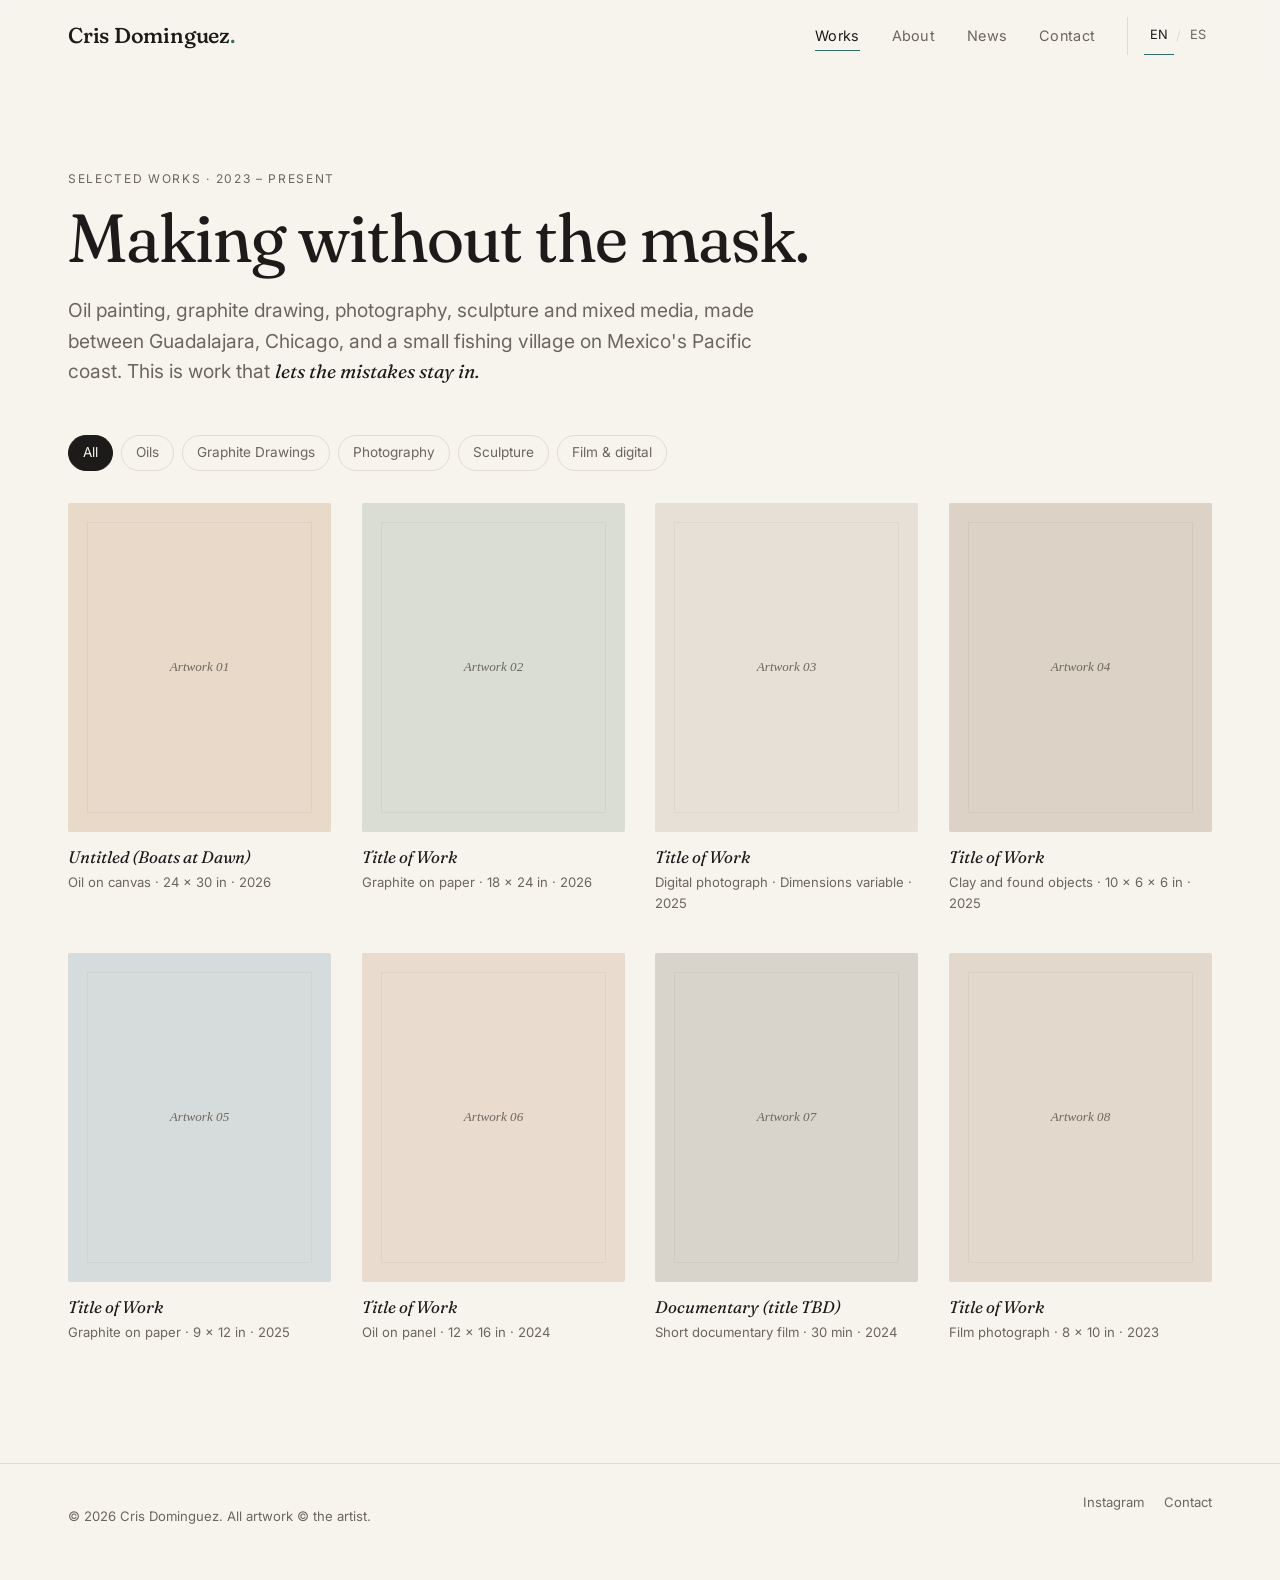
==== commit e8bdf935: "Add files via upload" ====
--- a/index.html
+++ b/index.html
@@ -117,9 +117,9 @@
       <ul class="works-grid">
 
         <!-- PLACEHOLDER WORK 01 -->
-        <li class="work" data-medium="oils" data-year="2026" data-full="images/works/_placeholder-1.svg">
+        <li class="work" data-medium="oils" data-year="2026" data-full="images/works/placeholder-1.svg">
           <button class="work-thumb" type="button" aria-label="View larger: Untitled (Boats at Dawn)" data-es-aria-label="Ver en grande: Sin título (Lanchas al amanecer)">
-            <img src="images/works/_placeholder-1.svg" alt="PLACEHOLDER — describe the artwork" data-es-alt="PLACEHOLDER — describe la obra" width="800" height="1000" decoding="async">
+            <img src="images/works/placeholder-1.svg" alt="PLACEHOLDER — describe the artwork" data-es-alt="PLACEHOLDER — describe la obra" width="800" height="1000" decoding="async">
           </button>
           <figcaption>
             <p class="work-title"><span lang="en">Untitled (Boats at Dawn)</span><span lang="es">Sin título (Lanchas al amanecer)</span></p>
@@ -129,9 +129,9 @@
         </li>
 
         <!-- PLACEHOLDER WORK 02 -->
-        <li class="work" data-medium="graphite" data-year="2026" data-full="images/works/_placeholder-2.svg">
-          <button class="work-thumb" type="button" aria-label="View larger: Title of Work" data-es-aria-label="Ver en grande: Título de la obra">
-            <img src="images/works/_placeholder-2.svg" alt="PLACEHOLDER — describe the artwork" data-es-alt="PLACEHOLDER — describe la obra" width="800" height="1000" decoding="async">
+        <li class="work" data-medium="graphite" data-year="2026" data-full="images/works/placeholder-2.svg">
+          <button class="work-thumb" type="button" aria-label="View larger: Title of Work" data-es-aria-label="Ver en grande: Título de la obra">
+            <img src="images/works/placeholder-2.svg" alt="PLACEHOLDER — describe the artwork" data-es-alt="PLACEHOLDER — describe la obra" width="800" height="1000" decoding="async">
           </button>
           <figcaption>
             <p class="work-title"><span lang="en">Title of Work</span><span lang="es">Título de la obra</span></p>
@@ -140,9 +140,9 @@
         </li>
 
         <!-- PLACEHOLDER WORK 03 -->
-        <li class="work" data-medium="photography" data-year="2025" data-full="images/works/_placeholder-3.svg">
-          <button class="work-thumb" type="button" aria-label="View larger: Title of Work" data-es-aria-label="Ver en grande: Título de la obra">
-            <img src="images/works/_placeholder-3.svg" alt="PLACEHOLDER — describe the artwork" data-es-alt="PLACEHOLDER — describe la obra" width="800" height="1000" decoding="async">
+        <li class="work" data-medium="photography" data-year="2025" data-full="images/works/placeholder-3.svg">
+          <button class="work-thumb" type="button" aria-label="View larger: Title of Work" data-es-aria-label="Ver en grande: Título de la obra">
+            <img src="images/works/placeholder-3.svg" alt="PLACEHOLDER — describe the artwork" data-es-alt="PLACEHOLDER — describe la obra" width="800" height="1000" decoding="async">
           </button>
           <figcaption>
             <p class="work-title"><span lang="en">Title of Work</span><span lang="es">Título de la obra</span></p>
@@ -151,9 +151,9 @@
         </li>
 
         <!-- PLACEHOLDER WORK 04 — e.g. a piece from the SAIC summer intensive -->
-        <li class="work" data-medium="sculpture" data-year="2025" data-full="images/works/_placeholder-4.svg">
-          <button class="work-thumb" type="button" aria-label="View larger: Title of Work" data-es-aria-label="Ver en grande: Título de la obra">
-            <img src="images/works/_placeholder-4.svg" alt="PLACEHOLDER — describe the artwork" data-es-alt="PLACEHOLDER — describe la obra" width="800" height="1000" decoding="async">
+        <li class="work" data-medium="sculpture" data-year="2025" data-full="images/works/placeholder-4.svg">
+          <button class="work-thumb" type="button" aria-label="View larger: Title of Work" data-es-aria-label="Ver en grande: Título de la obra">
+            <img src="images/works/placeholder-4.svg" alt="PLACEHOLDER — describe the artwork" data-es-alt="PLACEHOLDER — describe la obra" width="800" height="1000" decoding="async">
           </button>
           <figcaption>
             <p class="work-title"><span lang="en">Title of Work</span><span lang="es">Título de la obra</span></p>
@@ -162,9 +162,9 @@
         </li>
 
         <!-- PLACEHOLDER WORK 05 -->
-        <li class="work" data-medium="graphite" data-year="2025" data-full="images/works/_placeholder-5.svg">
-          <button class="work-thumb" type="button" aria-label="View larger: Title of Work" data-es-aria-label="Ver en grande: Título de la obra">
-            <img src="images/works/_placeholder-5.svg" alt="PLACEHOLDER — describe the artwork" data-es-alt="PLACEHOLDER — describe la obra" width="800" height="1000" loading="lazy" decoding="async">
+        <li class="work" data-medium="graphite" data-year="2025" data-full="images/works/placeholder-5.svg">
+          <button class="work-thumb" type="button" aria-label="View larger: Title of Work" data-es-aria-label="Ver en grande: Título de la obra">
+            <img src="images/works/placeholder-5.svg" alt="PLACEHOLDER — describe the artwork" data-es-alt="PLACEHOLDER — describe la obra" width="800" height="1000" loading="lazy" decoding="async">
           </button>
           <figcaption>
             <p class="work-title"><span lang="en">Title of Work</span><span lang="es">Título de la obra</span></p>
@@ -173,9 +173,9 @@
         </li>
 
         <!-- PLACEHOLDER WORK 06 -->
-        <li class="work" data-medium="oils" data-year="2024" data-full="images/works/_placeholder-6.svg">
-          <button class="work-thumb" type="button" aria-label="View larger: Title of Work" data-es-aria-label="Ver en grande: Título de la obra">
-            <img src="images/works/_placeholder-6.svg" alt="PLACEHOLDER — describe the artwork" data-es-alt="PLACEHOLDER — describe la obra" width="800" height="1000" loading="lazy" decoding="async">
+        <li class="work" data-medium="oils" data-year="2024" data-full="images/works/placeholder-6.svg">
+          <button class="work-thumb" type="button" aria-label="View larger: Title of Work" data-es-aria-label="Ver en grande: Título de la obra">
+            <img src="images/works/placeholder-6.svg" alt="PLACEHOLDER — describe the artwork" data-es-alt="PLACEHOLDER — describe la obra" width="800" height="1000" loading="lazy" decoding="async">
           </button>
           <figcaption>
             <p class="work-title"><span lang="en">Title of Work</span><span lang="es">Título de la obra</span></p>
@@ -184,9 +184,9 @@
         </li>
 
         <!-- PLACEHOLDER WORK 07 — the Costa Rica documentary stays as a card here. Link out to YouTube/Vimeo via the description, or swap the button for an <a>. -->
-        <li class="work" data-medium="film" data-year="2024" data-full="images/works/_placeholder-7.svg">
+        <li class="work" data-medium="film" data-year="2024" data-full="images/works/placeholder-7.svg">
           <button class="work-thumb" type="button" aria-label="View larger: Documentary, Costa Rica" data-es-aria-label="Ver en grande: Documental, Costa Rica">
-            <img src="images/works/_placeholder-7.svg" alt="PLACEHOLDER — still frame from the documentary" data-es-alt="PLACEHOLDER — fotograma del documental" width="800" height="1000" loading="lazy" decoding="async">
+            <img src="images/works/placeholder-7.svg" alt="PLACEHOLDER — still frame from the documentary" data-es-alt="PLACEHOLDER — fotograma del documental" width="800" height="1000" loading="lazy" decoding="async">
           </button>
           <figcaption>
             <p class="work-title"><span lang="en">Documentary (title TBD)</span><span lang="es">Documental (título por definir)</span></p>
@@ -196,9 +196,9 @@
         </li>
 
         <!-- PLACEHOLDER WORK 08 -->
-        <li class="work" data-medium="photography" data-year="2023" data-full="images/works/_placeholder-8.svg">
-          <button class="work-thumb" type="button" aria-label="View larger: Title of Work" data-es-aria-label="Ver en grande: Título de la obra">
-            <img src="images/works/_placeholder-8.svg" alt="PLACEHOLDER — describe the artwork" data-es-alt="PLACEHOLDER — describe la obra" width="800" height="1000" loading="lazy" decoding="async">
+        <li class="work" data-medium="photography" data-year="2023" data-full="images/works/placeholder-8.svg">
+          <button class="work-thumb" type="button" aria-label="View larger: Title of Work" data-es-aria-label="Ver en grande: Título de la obra">
+            <img src="images/works/placeholder-8.svg" alt="PLACEHOLDER — describe the artwork" data-es-alt="PLACEHOLDER — describe la obra" width="800" height="1000" loading="lazy" decoding="async">
           </button>
           <figcaption>
             <p class="work-title"><span lang="en">Title of Work</span><span lang="es">Título de la obra</span></p>
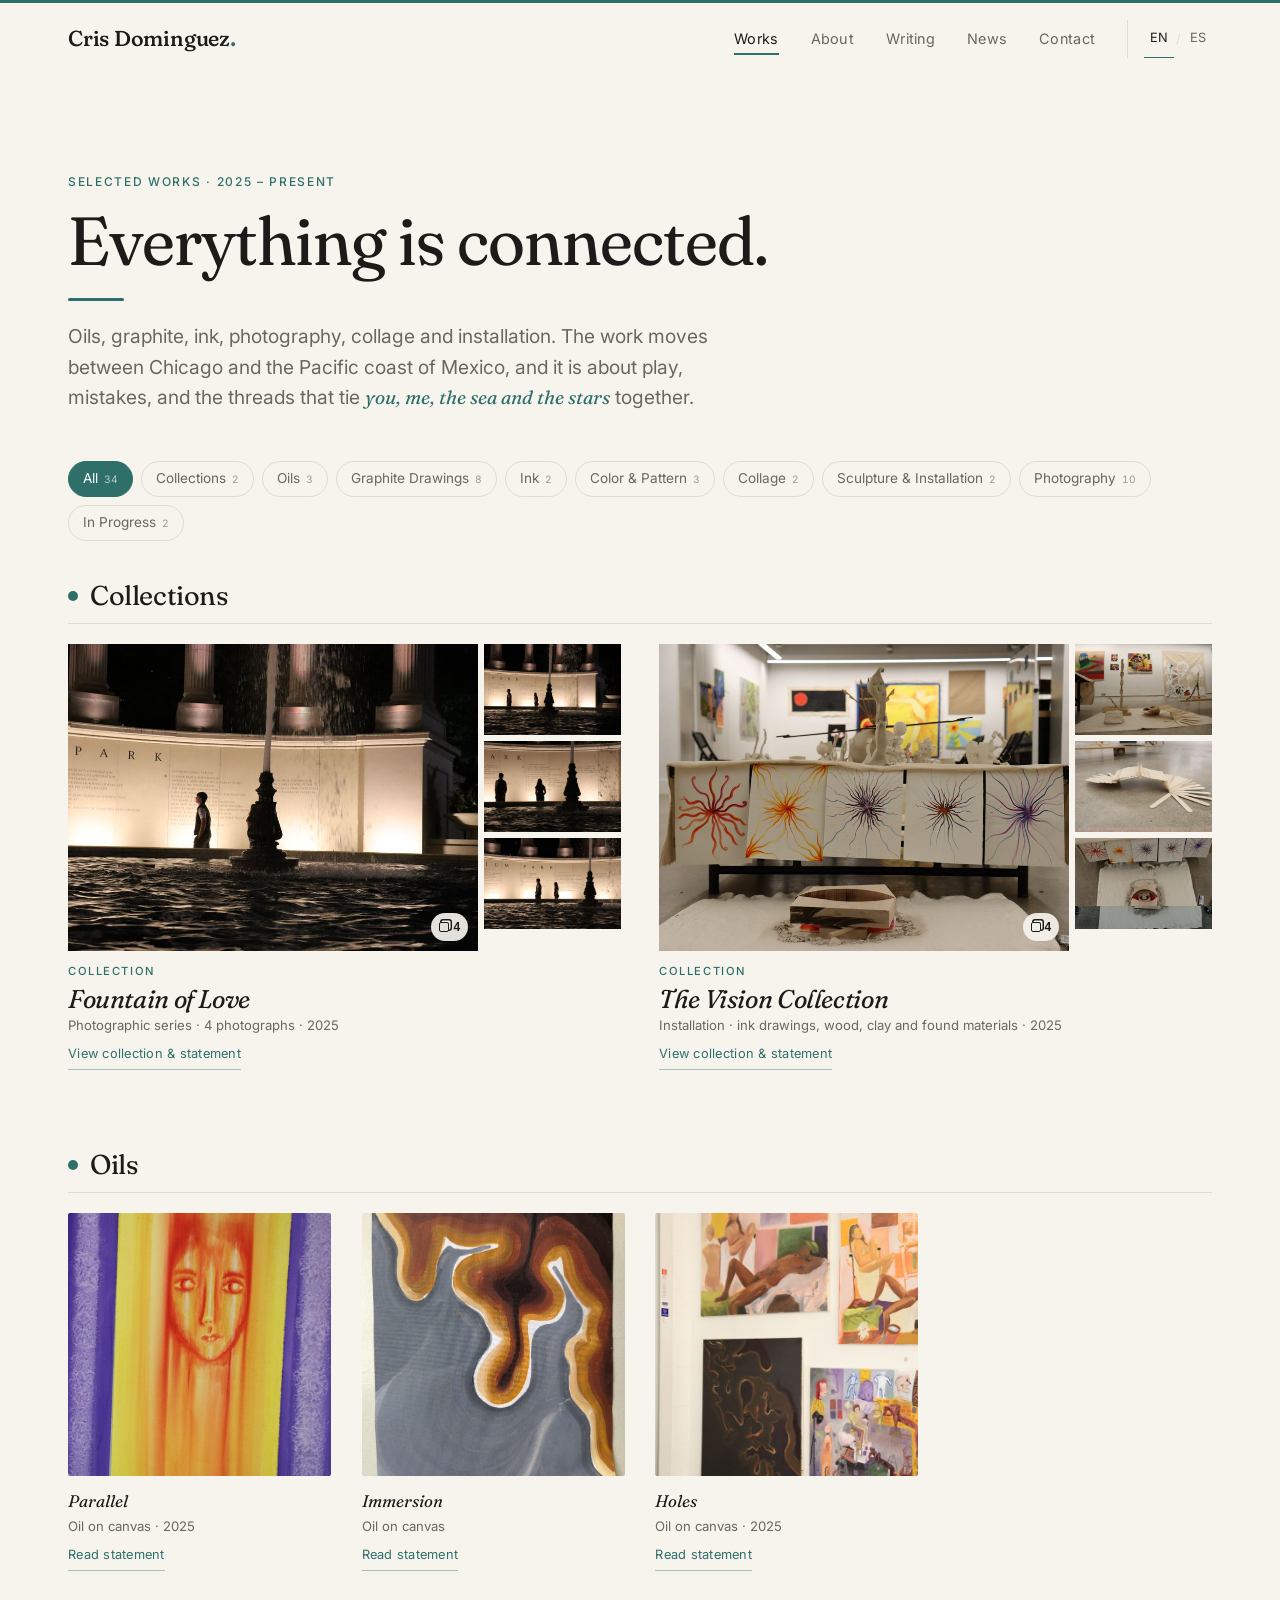
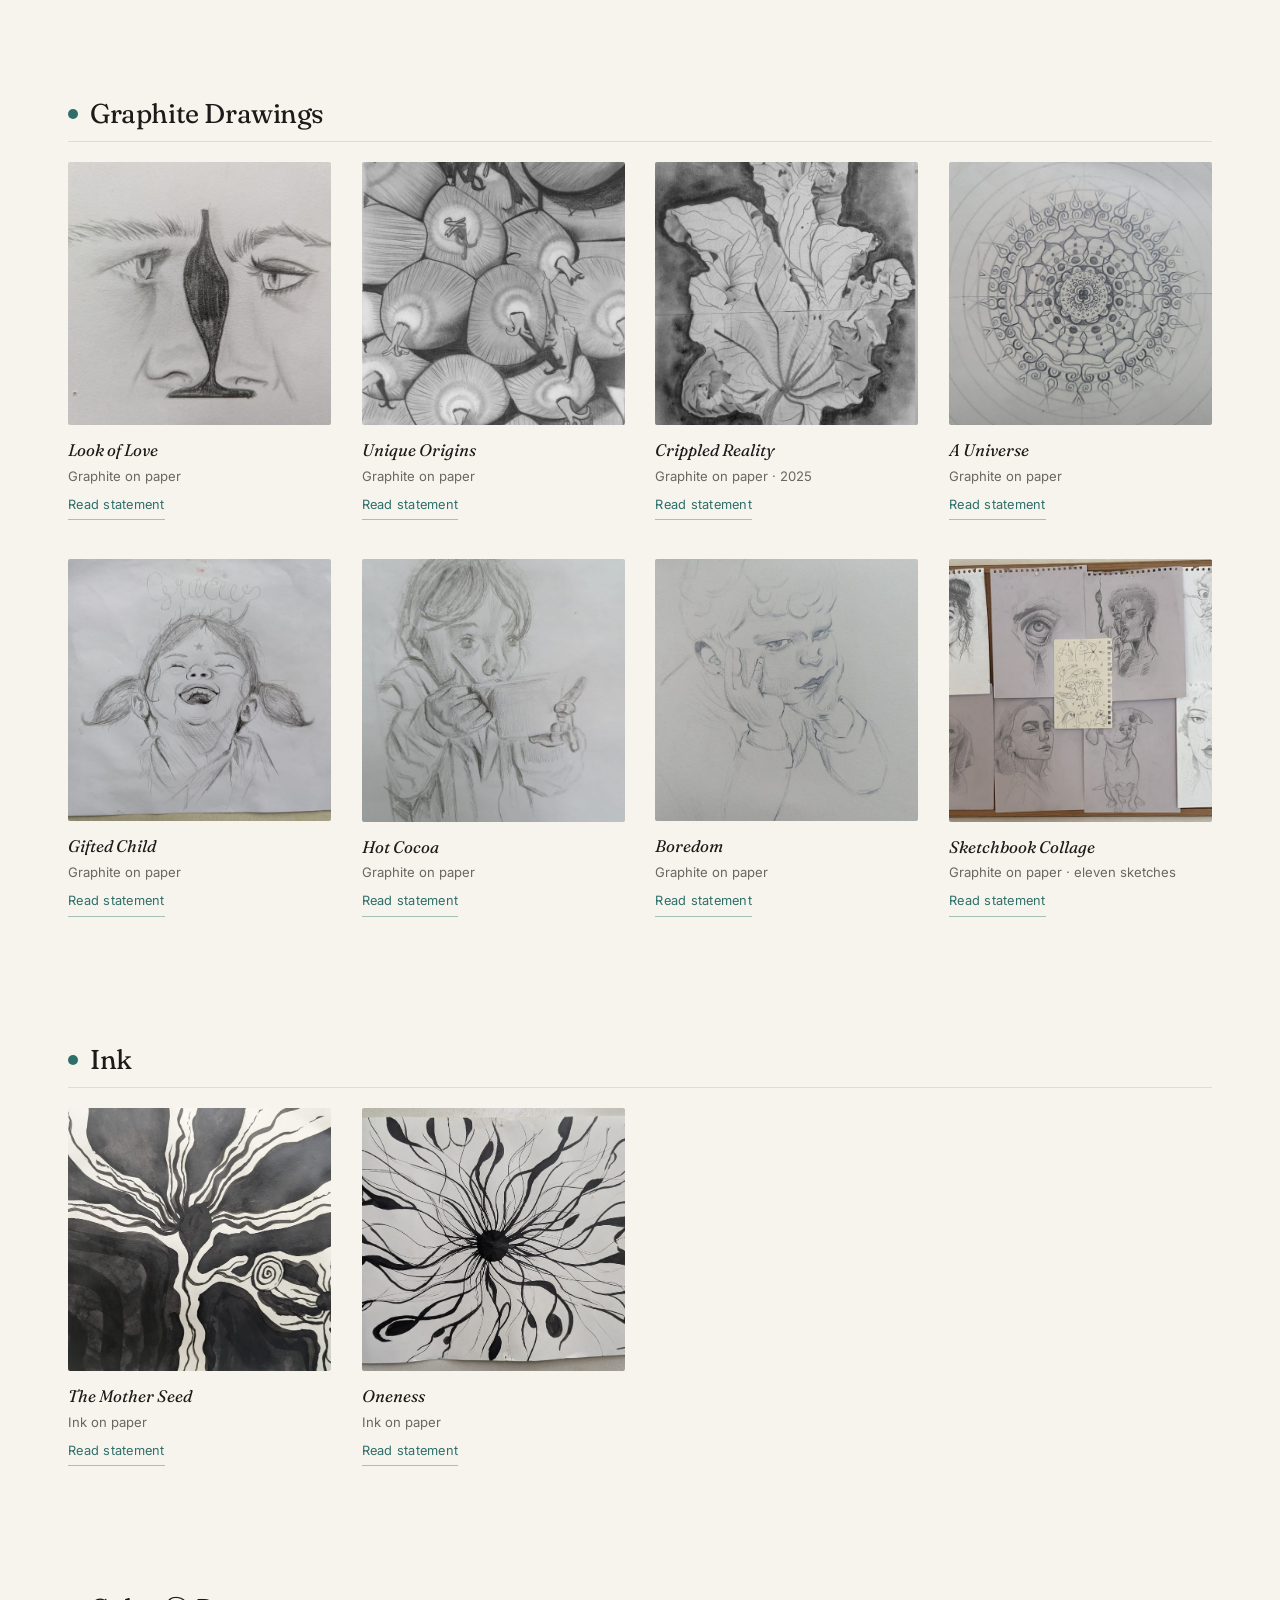
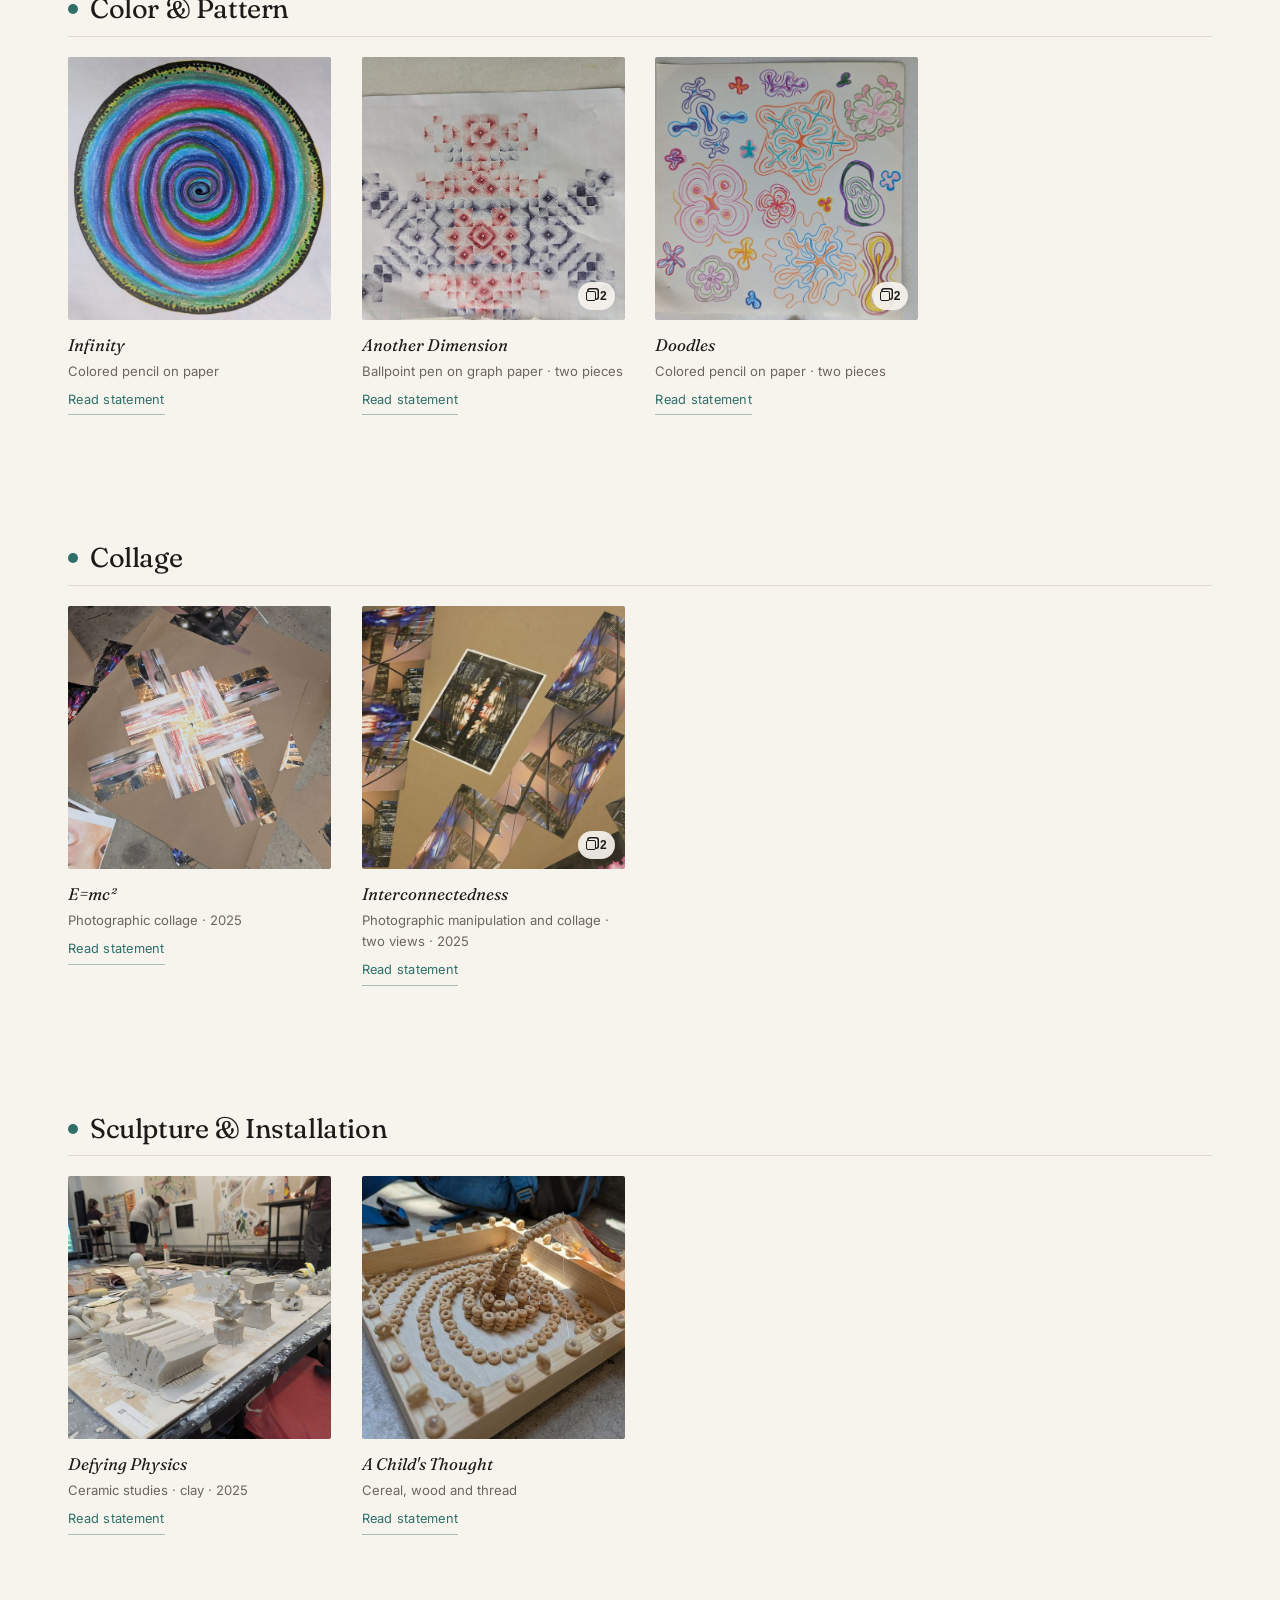
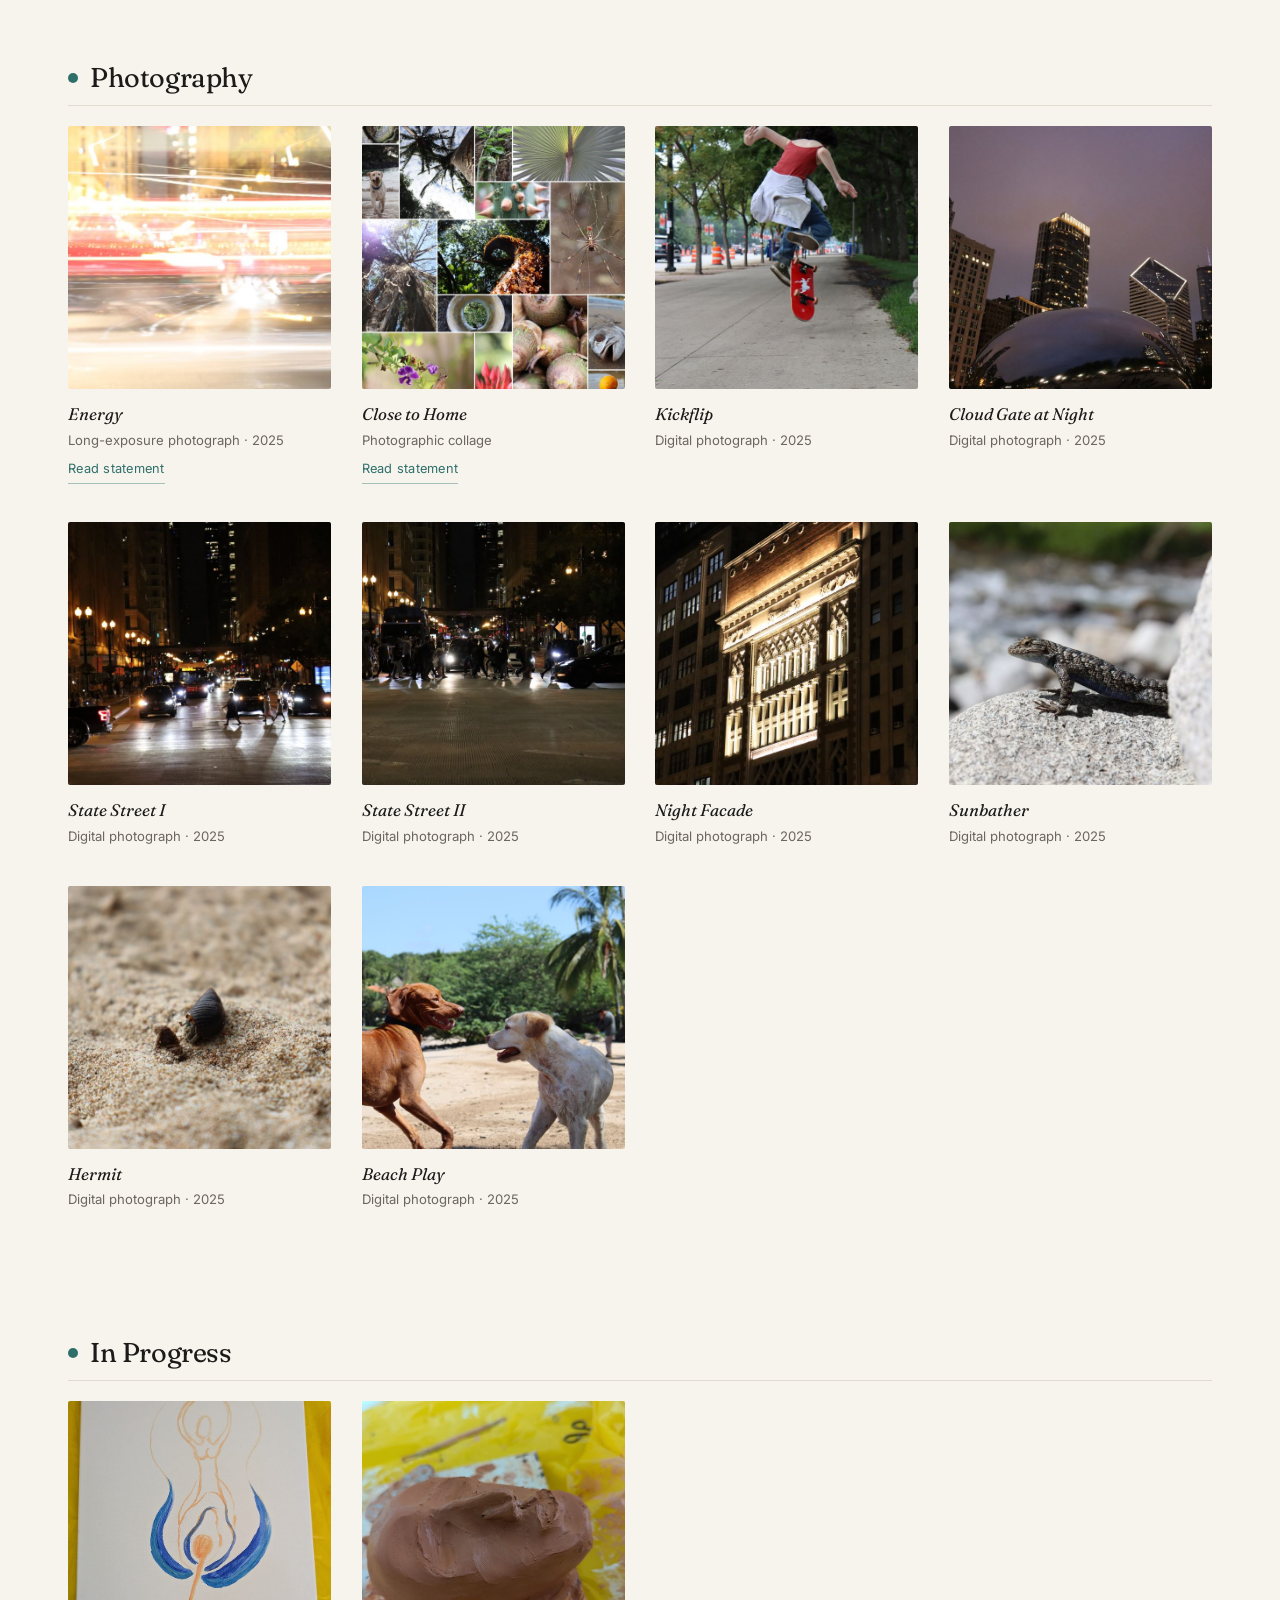
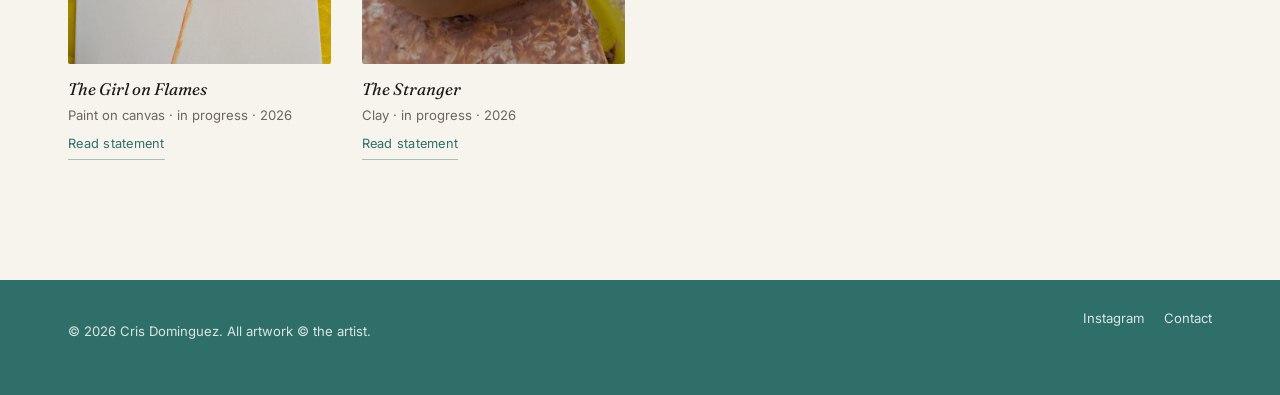
==== commit 293213a6: "Add files via upload" ====
--- a/index.html
+++ b/index.html
@@ -3,28 +3,23 @@
 <head>
   <meta charset="utf-8">
   <meta name="viewport" content="width=device-width, initial-scale=1">
-  <!-- Language: applied before paint. Order: ?lang=es in URL → saved choice → browser language. -->
   <script>(function(){try{var q=new URLSearchParams(location.search).get("lang"),s=localStorage.getItem("lang"),l=q||s||((navigator.language||"").slice(0,2)==="es"?"es":"en");if(l==="es"){document.documentElement.classList.add("lang-es");document.documentElement.lang="es";}}catch(e){}})();</script>
   <title>Cris Dominguez — Works</title>
-  <meta name="description" content="Portfolio of Cris Dominguez, a bilingual visual artist working in oil, graphite, photography, sculpture, and mixed media on Mexico's Pacific coast. Portafolio de la artista visual Cris Dominguez.">
+  <meta name="description" content="Portfolio of Cris Dominguez: oils, graphite drawings, ink, photography, collage, sculpture and installation, including the Fountain of Love and The Vision Collection series. Portafolio de la artista Cris Dominguez.">
   <link rel="canonical" href="https://www.crisdominguez.com/">
-
-  <!-- Social sharing. Replace og-image.jpg with a 1200x630 crop of a favorite work. -->
   <meta property="og:type" content="website">
   <meta property="og:locale" content="en_US">
   <meta property="og:locale:alternate" content="es_MX">
   <meta property="og:title" content="Cris Dominguez — Artist">
-  <meta property="og:description" content="Oil painting, graphite drawing, photography, sculpture, and mixed media.">
+  <meta property="og:description" content="Oils, graphite, ink, photography, collage and installation.">
   <meta property="og:url" content="https://www.crisdominguez.com/">
   <meta property="og:image" content="https://www.crisdominguez.com/images/site/og-image.jpg">
   <meta name="twitter:card" content="summary_large_image">
-
   <link rel="icon" href="images/site/favicon.svg" type="image/svg+xml">
   <link rel="preconnect" href="https://fonts.googleapis.com">
   <link rel="preconnect" href="https://fonts.gstatic.com" crossorigin>
   <link href="https://fonts.googleapis.com/css2?family=Fraunces:ital,opsz,wght,SOFT,WONK@0,9..144,300..600,0..100,0..1;1,9..144,300..600,0..100,0..1&family=Inter:wght@400;500;600&display=swap" rel="stylesheet">
   <link rel="stylesheet" href="css/styles.css">
-
   <script type="application/ld+json">
   {
     "@context": "https://schema.org",
@@ -48,6 +43,7 @@
         <ul class="nav-list">
           <li><a href="./" aria-current="page"><span lang="en">Works</span><span lang="es">Obras</span></a></li>
           <li><a href="about.html"><span lang="en">About</span><span lang="es">Acerca</span></a></li>
+          <li><a href="writing.html"><span lang="en">Writing</span><span lang="es">Escritura</span></a></li>
           <li><a href="news.html"><span lang="en">News</span><span lang="es">Noticias</span></a></li>
           <li><a href="contact.html"><span lang="en">Contact</span><span lang="es">Contacto</span></a></li>
         </ul>
@@ -65,165 +61,38 @@
 
   <main id="main">
     <section class="wrap page-intro">
-      <p class="eyebrow"><span lang="en">Selected works · 2023 – present</span><span lang="es">Obra seleccionada · 2023 – presente</span></p>
-      <h1><span lang="en">Making without the mask.</span><span lang="es">Crear sin máscara.</span></h1>
-      <!-- PLACEHOLDER: one-sentence intro. Draft based on her personal statement — have Cris rewrite it in her own words (both languages). -->
-      <p class="lede" lang="en">Oil painting, graphite drawing, photography, sculpture and mixed media, made between Guadalajara, Chicago, and a small fishing village on Mexico's Pacific coast. This is work that <em>lets the mistakes stay in.</em></p>
-      <p class="lede" lang="es">Óleo, dibujo en grafito, fotografía, escultura y técnica mixta, hechos entre Guadalajara, Chicago y un pequeño pueblo de pescadores en la costa del Pacífico mexicano. Es obra que <em>deja que los errores se queden.</em></p>
+      <p class="eyebrow"><span lang="en">Selected works · 2025 – present</span><span lang="es">Obra seleccionada · 2025 – presente</span></p>
+      <h1><span lang="en">Everything is connected.</span><span lang="es">Todo está conectado.</span></h1>
+      <p class="lede" lang="en">Oils, graphite, ink, photography, collage and installation. The work moves between Chicago and the Pacific coast of Mexico, and it is about play, mistakes, and the threads that tie <em>you, me, the sea and the stars</em> together.</p>
+      <p class="lede" lang="es">Óleo, grafito, tinta, fotografía, collage e instalación. La obra va de Chicago a la costa del Pacífico mexicano, y trata del juego, de los errores y de los hilos que nos unen: <em>a ti, a mí, al mar y a las estrellas.</em></p>
     </section>
 
-    <section class="wrap" aria-labelledby="works-heading">
-      <h2 id="works-heading" class="visually-hidden"><span lang="en">Works</span><span lang="es">Obras</span></h2>
-
-      <!-- Filters: data-filter must match a word in a work's data-medium.
-           Chips with no matching works hide themselves automatically, so it's safe to keep them all. -->
-      <ul class="filters" aria-label="Filter works by medium" data-es-aria-label="Filtrar obras por técnica">
-        <li class="filter-chip"><button class="filter-btn" data-filter="all" aria-pressed="true"><span lang="en">All</span><span lang="es">Todo</span></button></li>
-        <li class="filter-chip"><button class="filter-btn" data-filter="oils" aria-pressed="false"><span lang="en">Oils</span><span lang="es">Óleos</span></button></li>
-        <li class="filter-chip"><button class="filter-btn" data-filter="graphite" aria-pressed="false"><span lang="en">Graphite Drawings</span><span lang="es">Dibujos en grafito</span></button></li>
-        <li class="filter-chip"><button class="filter-btn" data-filter="photography" aria-pressed="false"><span lang="en">Photography</span><span lang="es">Fotografía</span></button></li>
-        <li class="filter-chip"><button class="filter-btn" data-filter="painting" aria-pressed="false"><span lang="en">Painting</span><span lang="es">Pintura</span></button></li>
-        <li class="filter-chip"><button class="filter-btn" data-filter="drawing" aria-pressed="false"><span lang="en">Drawing</span><span lang="es">Dibujo</span></button></li>
-        <li class="filter-chip"><button class="filter-btn" data-filter="sculpture" aria-pressed="false"><span lang="en">Sculpture</span><span lang="es">Escultura</span></button></li>
-        <li class="filter-chip"><button class="filter-btn" data-filter="mixed-media" aria-pressed="false"><span lang="en">Mixed media</span><span lang="es">Técnica mixta</span></button></li>
-        <li class="filter-chip"><button class="filter-btn" data-filter="film" aria-pressed="false"><span lang="en">Film &amp; digital</span><span lang="es">Cine y digital</span></button></li>
-      </ul>
-
-      <!--
-        ============================================================
-        HOW TO ADD A WORK  (copy this whole <li> block; newest first)
-        ============================================================
-        <li class="work" data-medium="oils" data-year="2026"
-            data-full="images/works/2026-title-slug.jpg">
-          <button class="work-thumb" type="button"
-                  aria-label="View larger: TITLE" data-es-aria-label="Ver en grande: TÍTULO">
-            <img src="images/works/thumbs/2026-title-slug.jpg"
-                 alt="DESCRIBE WHAT IS SEEN (English)"
-                 data-es-alt="DESCRIBE LO QUE SE VE (español)"
-                 width="800" height="1000" loading="lazy" decoding="async">
-          </button>
-          <figcaption>
-            <p class="work-title"><span lang="en">TITLE</span><span lang="es">TÍTULO</span></p>
-            <p class="work-meta"><span lang="en">Oil on canvas · 24 × 30 in · 2026</span><span lang="es">Óleo sobre lienzo · 61 × 76 cm · 2026</span></p>
-            <p class="work-desc" hidden><span lang="en">Optional description.</span><span lang="es">Descripción opcional.</span></p>
-          </figcaption>
-        </li>
-        - data-medium words: oils  graphite  photography  painting  drawing  sculpture  mixed-media  film
-          (several allowed, e.g. data-medium="graphite drawing")
-        - If a title is the same in both languages, just write it once without the spans.
-        - First 4 works: remove loading="lazy" so they appear instantly.
-        ============================================================
-      -->
-      <ul class="works-grid">
-
-        <!-- PLACEHOLDER WORK 01 -->
-        <li class="work" data-medium="oils" data-year="2026" data-full="images/works/placeholder-1.svg">
-          <button class="work-thumb" type="button" aria-label="View larger: Untitled (Boats at Dawn)" data-es-aria-label="Ver en grande: Sin título (Lanchas al amanecer)">
-            <img src="images/works/placeholder-1.svg" alt="PLACEHOLDER — describe the artwork" data-es-alt="PLACEHOLDER — describe la obra" width="800" height="1000" decoding="async">
-          </button>
-          <figcaption>
-            <p class="work-title"><span lang="en">Untitled (Boats at Dawn)</span><span lang="es">Sin título (Lanchas al amanecer)</span></p>
-            <p class="work-meta"><span lang="en">Oil on canvas · 24 × 30 in · 2026</span><span lang="es">Óleo sobre lienzo · 61 × 76 cm · 2026</span></p>
-            <p class="work-desc" hidden><span lang="en">PLACEHOLDER description.</span><span lang="es">PLACEHOLDER descripción.</span></p>
-          </figcaption>
-        </li>
-
-        <!-- PLACEHOLDER WORK 02 -->
-        <li class="work" data-medium="graphite" data-year="2026" data-full="images/works/placeholder-2.svg">
-          <button class="work-thumb" type="button" aria-label="View larger: Title of Work" data-es-aria-label="Ver en grande: Título de la obra">
-            <img src="images/works/placeholder-2.svg" alt="PLACEHOLDER — describe the artwork" data-es-alt="PLACEHOLDER — describe la obra" width="800" height="1000" decoding="async">
-          </button>
-          <figcaption>
-            <p class="work-title"><span lang="en">Title of Work</span><span lang="es">Título de la obra</span></p>
-            <p class="work-meta"><span lang="en">Graphite on paper · 18 × 24 in · 2026</span><span lang="es">Grafito sobre papel · 46 × 61 cm · 2026</span></p>
-          </figcaption>
-        </li>
-
-        <!-- PLACEHOLDER WORK 03 -->
-        <li class="work" data-medium="photography" data-year="2025" data-full="images/works/placeholder-3.svg">
-          <button class="work-thumb" type="button" aria-label="View larger: Title of Work" data-es-aria-label="Ver en grande: Título de la obra">
-            <img src="images/works/placeholder-3.svg" alt="PLACEHOLDER — describe the artwork" data-es-alt="PLACEHOLDER — describe la obra" width="800" height="1000" decoding="async">
-          </button>
-          <figcaption>
-            <p class="work-title"><span lang="en">Title of Work</span><span lang="es">Título de la obra</span></p>
-            <p class="work-meta"><span lang="en">Digital photograph · Dimensions variable · 2025</span><span lang="es">Fotografía digital · Medidas variables · 2025</span></p>
-          </figcaption>
-        </li>
-
-        <!-- PLACEHOLDER WORK 04 — e.g. a piece from the SAIC summer intensive -->
-        <li class="work" data-medium="sculpture" data-year="2025" data-full="images/works/placeholder-4.svg">
-          <button class="work-thumb" type="button" aria-label="View larger: Title of Work" data-es-aria-label="Ver en grande: Título de la obra">
-            <img src="images/works/placeholder-4.svg" alt="PLACEHOLDER — describe the artwork" data-es-alt="PLACEHOLDER — describe la obra" width="800" height="1000" decoding="async">
-          </button>
-          <figcaption>
-            <p class="work-title"><span lang="en">Title of Work</span><span lang="es">Título de la obra</span></p>
-            <p class="work-meta"><span lang="en">Clay and found objects · 10 × 6 × 6 in · 2025</span><span lang="es">Barro y objetos encontrados · 25 × 15 × 15 cm · 2025</span></p>
-          </figcaption>
-        </li>
-
-        <!-- PLACEHOLDER WORK 05 -->
-        <li class="work" data-medium="graphite" data-year="2025" data-full="images/works/placeholder-5.svg">
-          <button class="work-thumb" type="button" aria-label="View larger: Title of Work" data-es-aria-label="Ver en grande: Título de la obra">
-            <img src="images/works/placeholder-5.svg" alt="PLACEHOLDER — describe the artwork" data-es-alt="PLACEHOLDER — describe la obra" width="800" height="1000" loading="lazy" decoding="async">
-          </button>
-          <figcaption>
-            <p class="work-title"><span lang="en">Title of Work</span><span lang="es">Título de la obra</span></p>
-            <p class="work-meta"><span lang="en">Graphite on paper · 9 × 12 in · 2025</span><span lang="es">Grafito sobre papel · 23 × 30 cm · 2025</span></p>
-          </figcaption>
-        </li>
-
-        <!-- PLACEHOLDER WORK 06 -->
-        <li class="work" data-medium="oils" data-year="2024" data-full="images/works/placeholder-6.svg">
-          <button class="work-thumb" type="button" aria-label="View larger: Title of Work" data-es-aria-label="Ver en grande: Título de la obra">
-            <img src="images/works/placeholder-6.svg" alt="PLACEHOLDER — describe the artwork" data-es-alt="PLACEHOLDER — describe la obra" width="800" height="1000" loading="lazy" decoding="async">
-          </button>
-          <figcaption>
-            <p class="work-title"><span lang="en">Title of Work</span><span lang="es">Título de la obra</span></p>
-            <p class="work-meta"><span lang="en">Oil on panel · 12 × 16 in · 2024</span><span lang="es">Óleo sobre tabla · 30 × 41 cm · 2024</span></p>
-          </figcaption>
-        </li>
-
-        <!-- PLACEHOLDER WORK 07 — the Costa Rica documentary stays as a card here. Link out to YouTube/Vimeo via the description, or swap the button for an <a>. -->
-        <li class="work" data-medium="film" data-year="2024" data-full="images/works/placeholder-7.svg">
-          <button class="work-thumb" type="button" aria-label="View larger: Documentary, Costa Rica" data-es-aria-label="Ver en grande: Documental, Costa Rica">
-            <img src="images/works/placeholder-7.svg" alt="PLACEHOLDER — still frame from the documentary" data-es-alt="PLACEHOLDER — fotograma del documental" width="800" height="1000" loading="lazy" decoding="async">
-          </button>
-          <figcaption>
-            <p class="work-title"><span lang="en">Documentary (title TBD)</span><span lang="es">Documental (título por definir)</span></p>
-            <p class="work-meta"><span lang="en">Short documentary film · 30 min · 2024</span><span lang="es">Cortometraje documental · 30 min · 2024</span></p>
-            <p class="work-desc" hidden><span lang="en">Interviews, filming and editing documenting a four-week service-learning program in San José, Costa Rica, and the cross-cultural perspectives of the people involved.</span><span lang="es">Entrevistas, filmación y edición que documentan un programa de aprendizaje-servicio de cuatro semanas en San José, Costa Rica, y las perspectivas interculturales de quienes participaron.</span></p>
-          </figcaption>
-        </li>
-
-        <!-- PLACEHOLDER WORK 08 -->
-        <li class="work" data-medium="photography" data-year="2023" data-full="images/works/placeholder-8.svg">
-          <button class="work-thumb" type="button" aria-label="View larger: Title of Work" data-es-aria-label="Ver en grande: Título de la obra">
-            <img src="images/works/placeholder-8.svg" alt="PLACEHOLDER — describe the artwork" data-es-alt="PLACEHOLDER — describe la obra" width="800" height="1000" loading="lazy" decoding="async">
-          </button>
-          <figcaption>
-            <p class="work-title"><span lang="en">Title of Work</span><span lang="es">Título de la obra</span></p>
-            <p class="work-meta"><span lang="en">Film photograph · 8 × 10 in · 2023</span><span lang="es">Fotografía analógica · 20 × 25 cm · 2023</span></p>
-          </figcaption>
-        </li>
-
-      </ul>
-      <p class="works-empty" hidden><span lang="en">No works in this medium yet.</span><span lang="es">Aún no hay obras en esta técnica.</span></p>
-    </section>
+    <!-- The works below are generated from js/works-data.js. Edit that file to add or change pieces. -->
+    <div class="wrap works-app" id="works-app">
+      <noscript><p><span lang="en">Please enable JavaScript to view the portfolio.</span></p></noscript>
+    </div>
   </main>
 
-  <!-- Lightbox (filled in by js/main.js) -->
+  <!-- Viewer (filled in by js/main.js) -->
   <dialog id="lightbox" class="lightbox" aria-label="Artwork viewer" data-es-aria-label="Visor de obras">
+    <div class="lb-layout">
+      <figure class="lb-figure"><img src="" alt=""></figure>
+      <aside class="lb-info">
+        <p class="lb-kicker eyebrow"></p>
+        <h2 class="lb-title"></h2>
+        <p class="lb-meta work-meta"></p>
+        <details class="lb-statement">
+          <summary><span lang="en">Statement</span><span lang="es">Declaración</span></summary>
+          <p class="lb-statement-text"></p>
+        </details>
+        <div class="lb-nav">
+          <button class="lb-btn lb-prev" type="button" aria-label="Previous" data-es-aria-label="Anterior">←</button>
+          <span class="lb-count"></span>
+          <button class="lb-btn lb-next" type="button" aria-label="Next" data-es-aria-label="Siguiente">→</button>
+        </div>
+      </aside>
+    </div>
     <button class="lb-btn lb-close" type="button"><span lang="en">Close</span><span lang="es">Cerrar</span> ✕</button>
-    <button class="lb-btn lb-prev" type="button" aria-label="Previous work" data-es-aria-label="Obra anterior">←</button>
-    <button class="lb-btn lb-next" type="button" aria-label="Next work" data-es-aria-label="Obra siguiente">→</button>
-    <div class="lightbox-inner">
-      <figure class="lightbox-figure"><img src="" alt=""></figure>
-      <div class="lightbox-caption">
-        <p class="work-title"></p>
-        <p class="work-meta"></p>
-        <p class="lightbox-desc" hidden></p>
-      </div>
-    </div>
   </dialog>
 
   <footer class="site-footer">
@@ -236,6 +105,7 @@
     </div>
   </footer>
 
+  <script src="js/works-data.js" defer></script>
   <script src="js/main.js" defer></script>
 </body>
 </html>
--- a/css/styles.css
+++ b/css/styles.css
@@ -14,6 +14,8 @@
   --line: #e2dbcf;           /* hairlines */
   --accent: #2f6f6a;         /* Pacific sea-teal */
   --accent-ink: #ffffff;
+  --accent-soft: #e3ecea;    /* pale sea-teal wash for panels and hovers */
+  --accent-deep: #22524e;    /* darker teal for hover states */
   /* Previous option: --accent: #b5532f;  (terracotta / painted boats) */
 
   /* Type */
@@ -113,6 +115,8 @@
    English shows by default (and without JS); .lang-es on <html> flips it. */
 html:not(.lang-es) [lang="es"],
 html.lang-es [lang="en"] { display: none !important; }
+/* content that stays in its original language (e.g. poems) */
+html.lang-es [lang="en"].always { display: block !important; }
 
 .header-tools { display: flex; align-items: center; gap: 8px; }
 .lang-switch { display: flex; align-items: center; gap: 2px; font-size: .8rem; letter-spacing: .06em; }
@@ -308,6 +312,162 @@
 .footer-links { display: flex; gap: 20px; list-style: none; margin: 0; padding: 0; }
 .footer-links a { text-decoration: none; }
 
+/* ---------- Sea-teal accents ----------
+   Teal frames the site (header line, labels, buttons, quotes, links)
+   but never sits behind the artwork itself. */
+::selection { background: var(--accent); color: var(--accent-ink); }
+.site-header { border-top: 3px solid var(--accent); }
+.wordmark .dot { font-size: 1.15em; line-height: 0; }
+.eyebrow { color: var(--accent); font-weight: 500; }
+.nav-list a[aria-current="page"] { border-bottom-width: 2px; }
+.nav-list a:hover { color: var(--accent); }
+.lede em { color: var(--accent); }
+h1 + .lede, .page-intro h1 { position: relative; }
+.page-intro h1::after {
+  content: ""; display: block; width: 56px; height: 3px; margin-top: 20px;
+  background: var(--accent); border-radius: 2px;
+}
+
+/* Filters */
+.filter-btn:hover { color: var(--accent); border-color: var(--accent); background: var(--accent-soft); }
+.filter-btn[aria-pressed="true"] { background: var(--accent); border-color: var(--accent); color: var(--accent-ink); }
+
+/* Works */
+.work-thumb { transition: box-shadow .2s var(--ease); }
+.work-thumb:hover, .work-thumb:focus-visible { box-shadow: 0 0 0 2px var(--accent); }
+.work:hover .work-title { color: var(--accent); }
+.lb-btn:hover { color: var(--accent); }
+
+/* Buttons */
+.btn { border-color: var(--accent); color: var(--accent); }
+.btn:hover { background: var(--accent); border-color: var(--accent); color: var(--accent-ink); }
+.btn.btn-accent { background: var(--accent); border-color: var(--accent); color: var(--accent-ink); }
+.btn.btn-accent:hover { background: var(--accent-deep); border-color: var(--accent-deep); color: var(--accent-ink); }
+
+/* About / CV */
+.prose .pull { border-left-width: 3px; color: var(--accent-deep); }
+.section > h2::before, .cv-head h2::before {
+  content: ""; display: inline-block; width: 10px; height: 10px; margin-right: 12px;
+  background: var(--accent); border-radius: 50%; vertical-align: middle;
+}
+.cv-block > h3 { color: var(--accent); }
+.cv-what .tag, .tag { color: var(--accent); }
+
+/* News */
+.post time { color: var(--accent); font-weight: 500; }
+.ig-card { background: var(--accent-soft); border-top: 3px solid var(--accent); }
+
+/* Contact */
+.contact-item h2 { color: var(--accent); }
+.contact-item a:hover { color: var(--accent); }
+
+/* Footer */
+.site-footer { background: var(--accent); color: color-mix(in srgb, var(--accent-ink) 82%, var(--accent)); border-top: 0; }
+.site-footer a:hover { color: var(--accent-ink); }
+
+/* ---------- Works page v2: sections, collections, viewer ---------- */
+.works-app { margin-bottom: clamp(64px, 10vw, 120px); }
+.chip-count { font-size: .75em; opacity: .65; margin-left: 2px; font-variant-numeric: tabular-nums; }
+.work-section { padding-top: 8px; margin-bottom: clamp(40px, 6vw, 72px); }
+.work-section[hidden] { display: none; }
+.section-title {
+  font-size: clamp(1.3rem, 2.4vw, 1.7rem); margin: 0 0 20px; padding-bottom: 12px;
+  border-bottom: 1px solid var(--line); display: flex; align-items: center; gap: 12px;
+}
+.section-title::before { content: ""; width: 10px; height: 10px; border-radius: 50%; background: var(--accent); flex: none; }
+
+/* square thumbnails keep mixed portrait/landscape work tidy */
+.work-thumb { aspect-ratio: 1 / 1; position: relative; }
+.work-caption { padding-top: 12px; }
+.work-caption .eyebrow { margin: 0 0 4px; font-size: .7rem; }
+.badge {
+  position: absolute; right: 10px; bottom: 10px; min-width: 28px; height: 28px; padding: 0 8px;
+  display: inline-flex; align-items: center; justify-content: center; gap: 4px;
+  background: color-mix(in srgb, var(--paper) 92%, transparent); color: var(--ink);
+  border-radius: 999px; font-size: .75rem; font-weight: 600;
+}
+.badge::before { content: ""; width: 10px; height: 10px; border: 1.5px solid currentColor; border-radius: 2px; box-shadow: 2px -2px 0 -0.5px var(--paper), 2px -2px 0 1px currentColor; }
+
+.statement-link {
+  font: inherit; font-size: .8rem; letter-spacing: .02em; color: var(--accent);
+  background: none; border: 0; padding: 4px 0; margin-top: 4px; cursor: pointer;
+  border-bottom: 1px solid color-mix(in srgb, var(--accent) 40%, transparent);
+}
+.statement-link:hover { color: var(--accent-deep); border-bottom-color: var(--accent-deep); }
+
+/* collection cards */
+.collections-grid {
+  list-style: none; margin: 0; padding: 0; display: grid; gap: clamp(24px, 3vw, 40px);
+  grid-template-columns: repeat(auto-fit, minmax(min(100%, 420px), 1fr));
+}
+.collection-card { margin: 0; }
+.collection-open {
+  display: grid; grid-template-columns: 3fr 1fr; gap: 6px; width: 100%; padding: 0; border: 0;
+  background: none; cursor: zoom-in; border-radius: var(--radius); transition: box-shadow .2s var(--ease);
+}
+.collection-open:hover, .collection-open:focus-visible { box-shadow: 0 0 0 2px var(--accent); }
+.collection-cover { position: relative; display: block; aspect-ratio: 4 / 3; overflow: hidden; background: var(--paper-2); }
+.collection-cover img, .collection-strip img { width: 100%; height: 100%; object-fit: cover; display: block; transition: transform .5s var(--ease); }
+.collection-open:hover .collection-cover img { transform: scale(1.02); }
+.collection-strip { display: grid; grid-template-rows: repeat(3, 1fr); gap: 6px; min-height: 0; }
+.collection-strip img { aspect-ratio: auto; background: var(--paper-2); min-height: 0; }
+.collection-title { font-size: clamp(1.3rem, 2.2vw, 1.6rem); font-style: italic; margin: 0; }
+.collection-card:hover .collection-title { color: var(--accent); }
+
+/* viewer v2 */
+.lightbox { background: var(--paper); }
+.lb-layout {
+  height: 100%; display: grid; grid-template-columns: minmax(0, 1fr) minmax(280px, 360px);
+  gap: clamp(16px, 3vw, 40px); padding: 56px clamp(16px, 3vw, 40px) 24px;
+}
+.lb-figure { margin: 0; min-height: 0; display: grid; place-items: center; }
+.lb-figure img { max-width: 100%; max-height: calc(100vh - 96px); width: auto; height: auto; object-fit: contain; }
+.lb-info { align-self: center; display: flex; flex-direction: column; gap: 6px; max-height: calc(100vh - 96px); overflow: auto; padding-right: 4px; }
+.lb-title { font-size: clamp(1.4rem, 2.4vw, 2rem); font-style: italic; margin: 0; }
+.lb-kicker { margin: 0; }
+.lb-statement { margin-top: 14px; border-top: 1px solid var(--line); padding-top: 12px; }
+.lb-statement summary {
+  cursor: pointer; font-size: .75rem; font-weight: 600; letter-spacing: .14em; text-transform: uppercase;
+  color: var(--accent); list-style: none; display: flex; align-items: center; gap: 8px;
+}
+.lb-statement summary::-webkit-details-marker { display: none; }
+.lb-statement summary::after { content: "+"; font-size: 1.1rem; line-height: 1; }
+.lb-statement[open] summary::after { content: "–"; }
+.lb-statement-text { font-family: var(--font-display); font-size: 1.08rem; line-height: 1.55; margin: 12px 0 0; color: var(--ink); }
+.lb-nav { display: flex; align-items: center; gap: 12px; margin-top: 20px; }
+.lb-nav .lb-btn { position: static; transform: none; border: 1px solid var(--line); border-radius: 999px; width: 44px; height: 44px; padding: 0; font-size: 1.1rem; }
+.lb-nav .lb-btn:hover { border-color: var(--accent); }
+.lb-count { font-size: .8rem; color: var(--muted); font-variant-numeric: tabular-nums; }
+.lb-close { position: absolute; top: 8px; right: 8px; }
+@media (max-width: 899px) {
+  .lb-layout { grid-template-columns: 1fr; grid-template-rows: minmax(0, 1fr) auto; padding: 52px 16px 16px; gap: 12px; }
+  .lb-figure img { max-height: 58vh; }
+  .lb-info { max-height: 38vh; align-self: start; }
+  .lb-nav { margin-top: 8px; }
+}
+
+@media (max-width: 560px) {
+  .works-grid { grid-template-columns: repeat(2, minmax(0, 1fr)); gap: 24px 12px; }
+  .work-title { font-size: .95rem; }
+  .work-meta { font-size: .75rem; }
+  .statement-link { font-size: .75rem; }
+  .badge { right: 6px; bottom: 6px; height: 24px; min-width: 24px; font-size: .7rem; }
+}
+/* ---------- Writing page ---------- */
+.poems { list-style: none; margin: 0 0 clamp(64px, 10vw, 120px); padding: 0; max-width: 720px; }
+.poem { border-top: 1px solid var(--line); }
+.poem:last-child { border-bottom: 1px solid var(--line); }
+.poem summary {
+  cursor: pointer; list-style: none; display: flex; justify-content: space-between; align-items: baseline;
+  gap: 16px; padding: 20px 0; font-family: var(--font-display); font-size: clamp(1.25rem, 2.4vw, 1.6rem);
+}
+.poem summary::-webkit-details-marker { display: none; }
+.poem summary::after { content: "+"; color: var(--accent); font-family: var(--font-body); font-size: 1.3rem; }
+.poem[open] summary::after { content: "–"; }
+.poem summary:hover { color: var(--accent); }
+.poem-body { white-space: pre-line; font-family: var(--font-display); font-size: 1.08rem; line-height: 1.7; padding: 0 0 28px 20px; border-left: 2px solid var(--accent); margin: 0 0 24px; }
+.writing-note { color: var(--muted); font-size: .9rem; max-width: 62ch; }
+
 /* ---------- Motion preferences ---------- */
 @media (prefers-reduced-motion: reduce) {
   *, *::before, *::after { transition: none !important; animation: none !important; scroll-behavior: auto !important; }
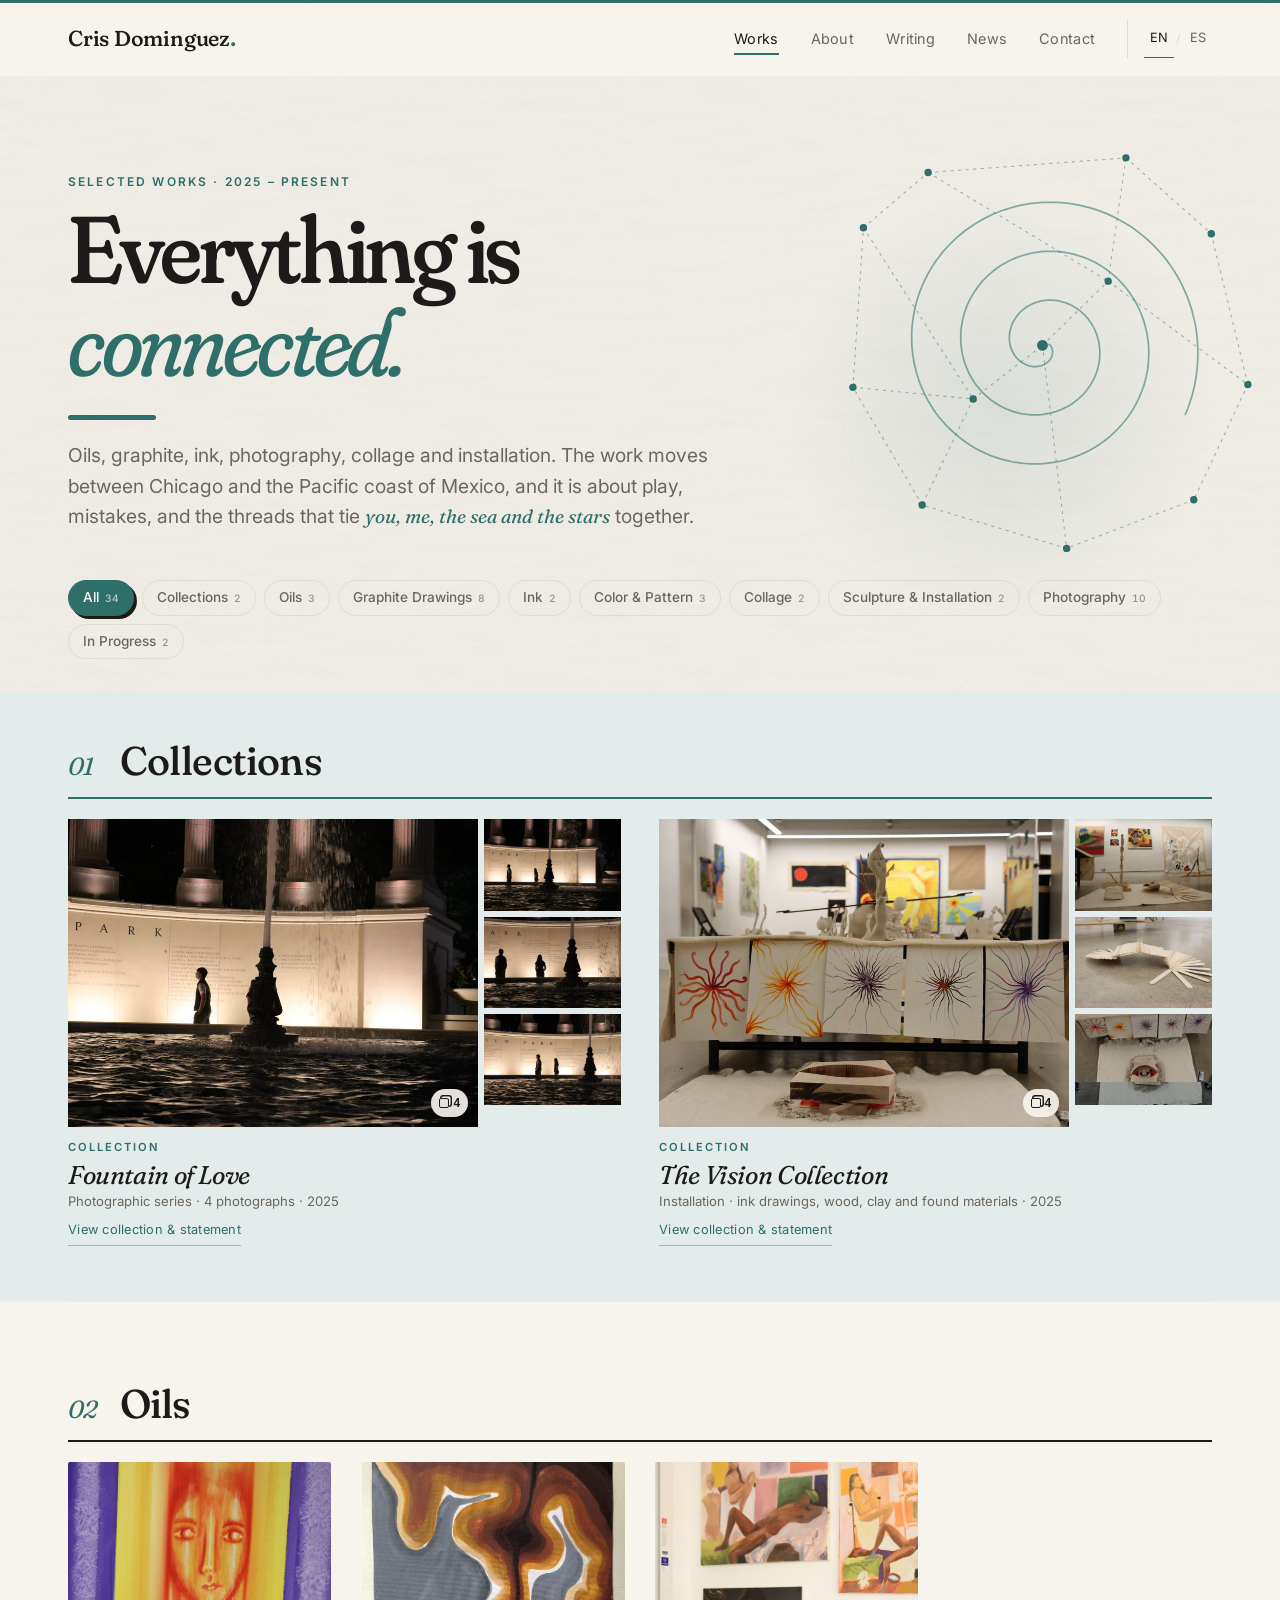
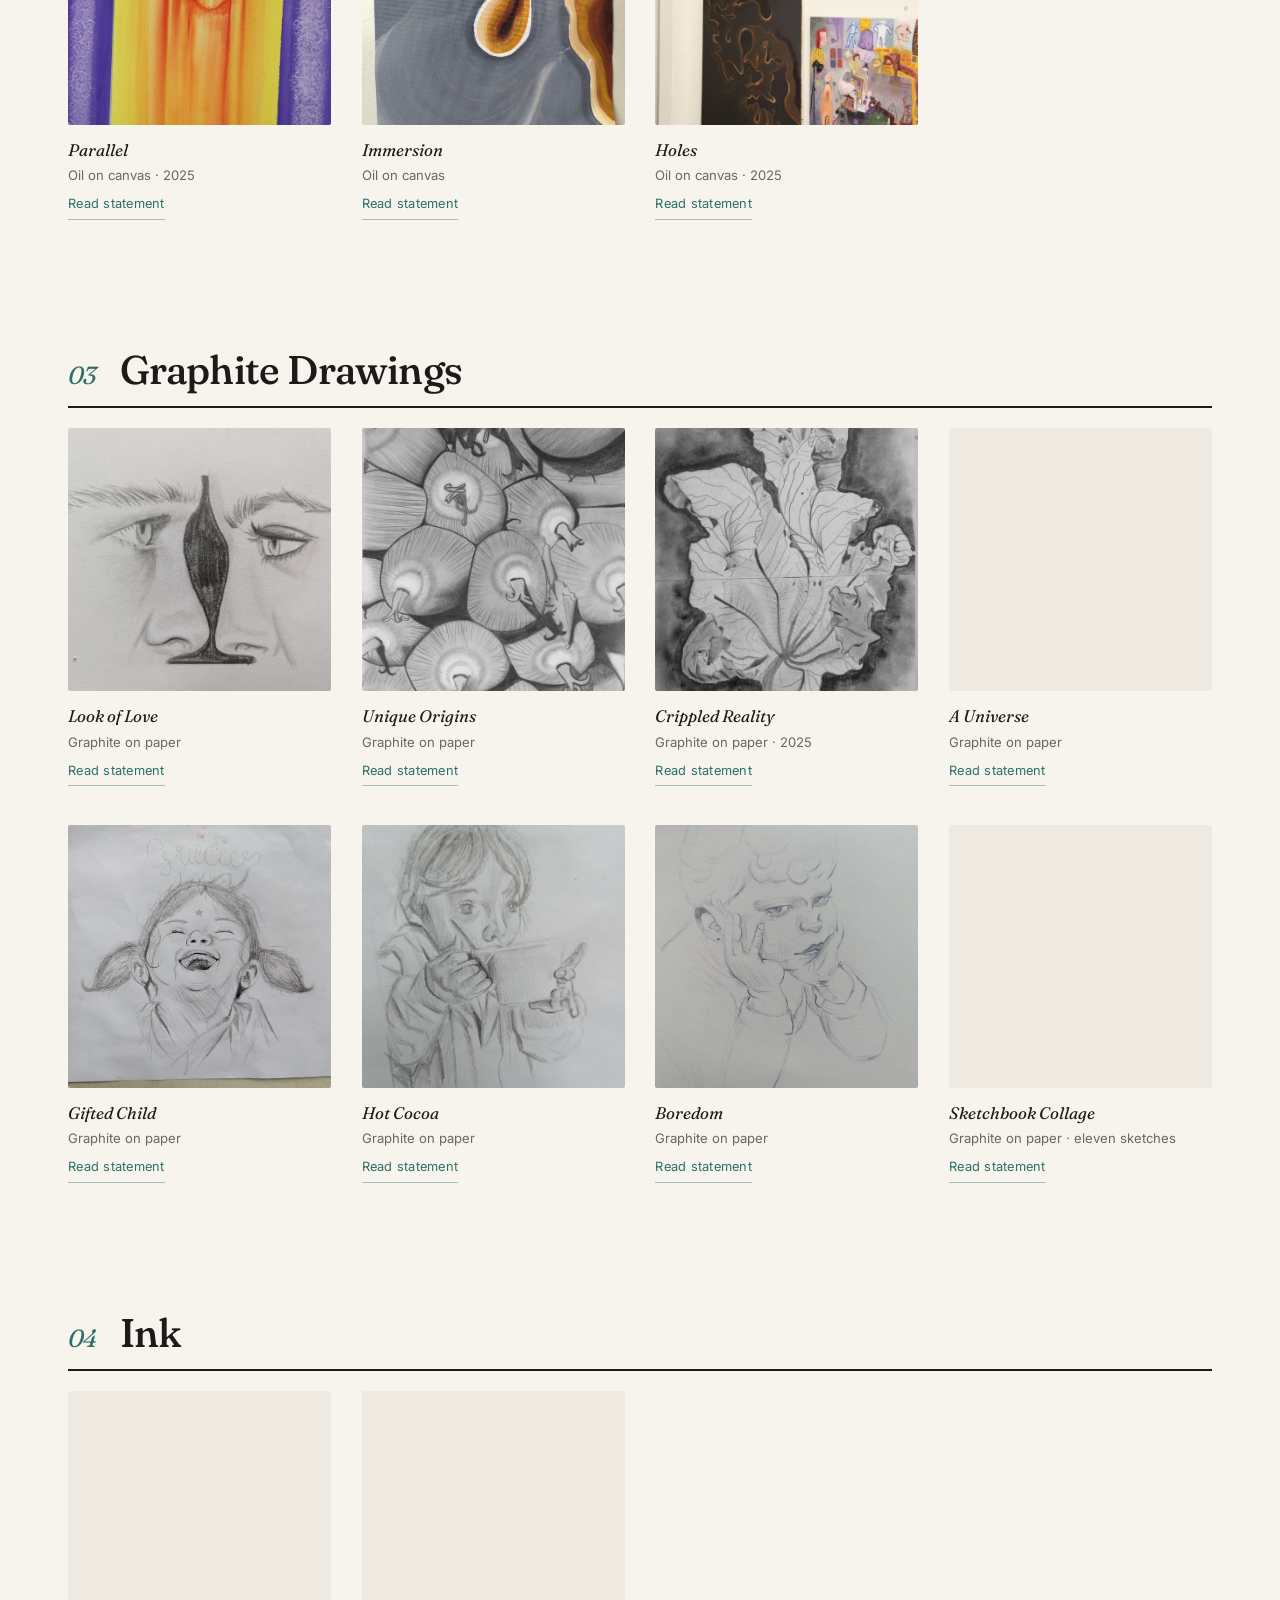
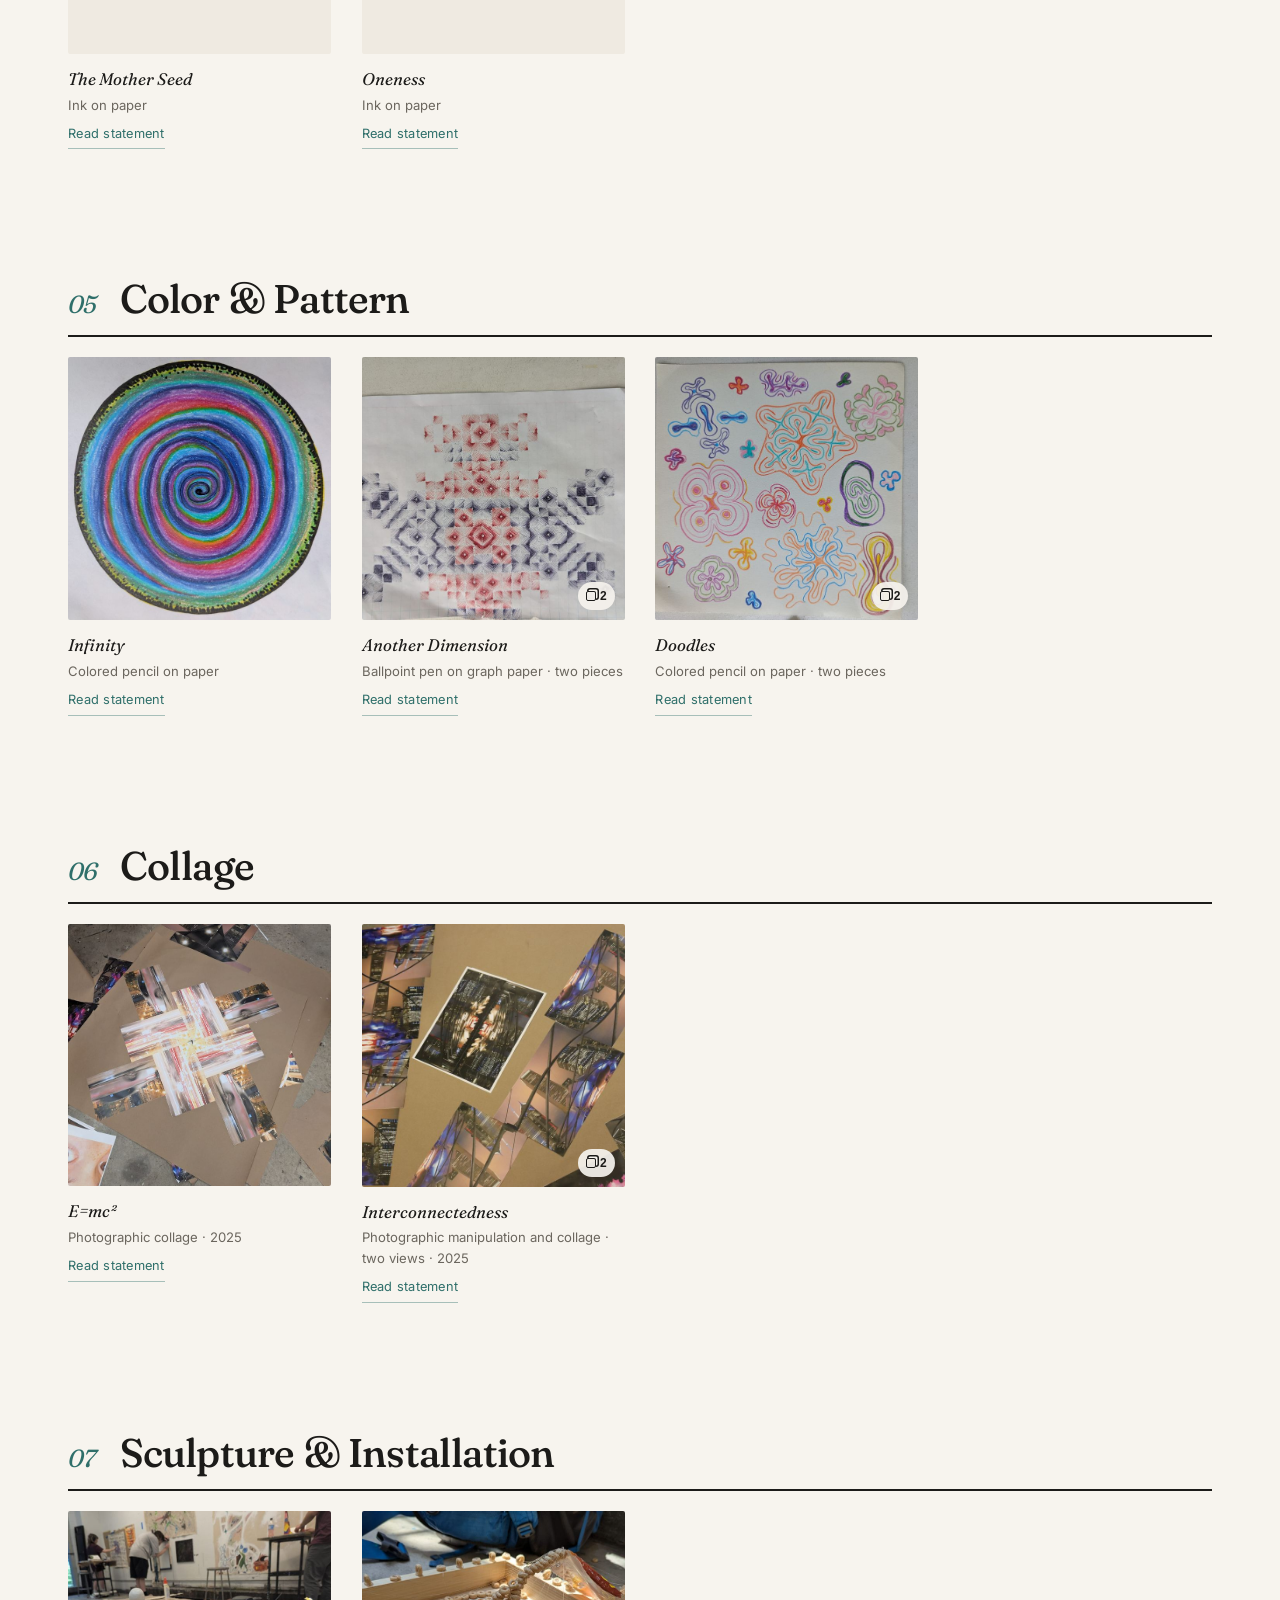
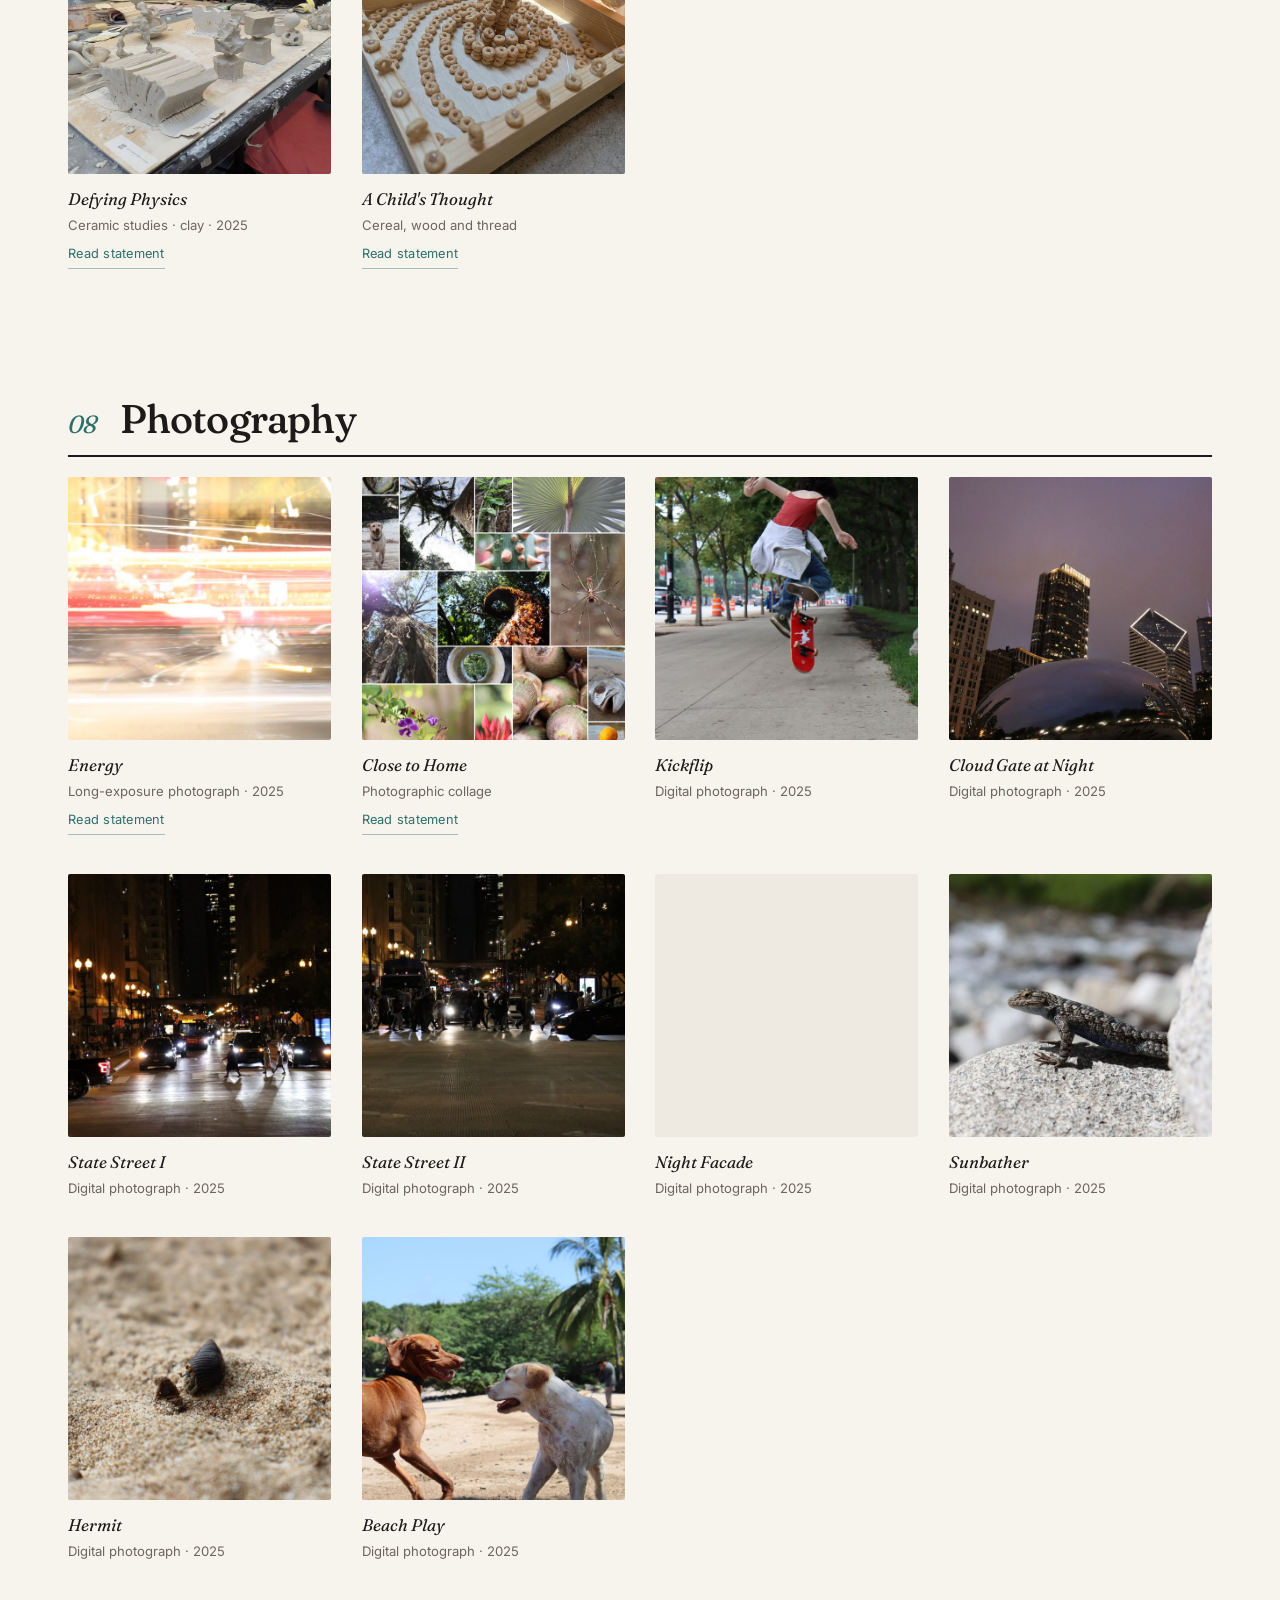
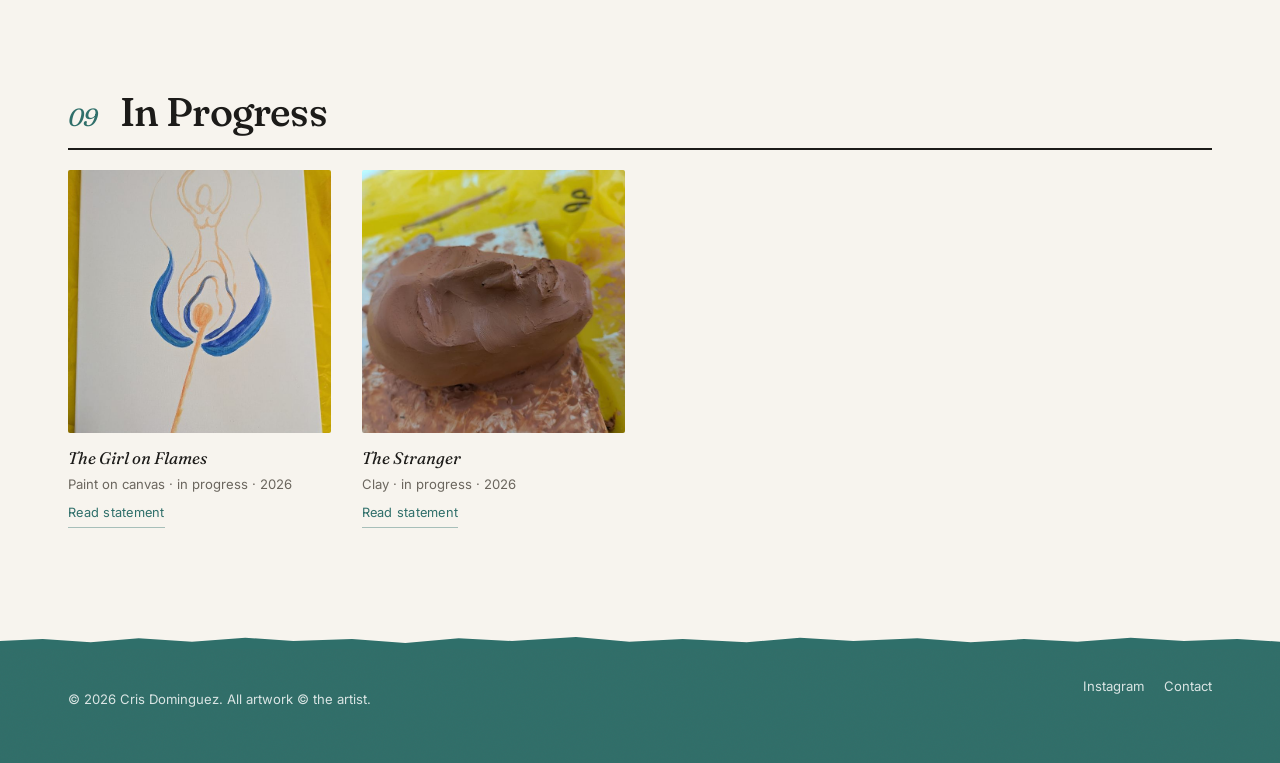
==== commit 13551a94: "Add files via upload Updated index.html for site style" ====
--- a/index.html
+++ b/index.html
@@ -14,6 +14,9 @@
   <meta property="og:description" content="Oils, graphite, ink, photography, collage and installation.">
   <meta property="og:url" content="https://www.crisdominguez.com/">
   <meta property="og:image" content="https://www.crisdominguez.com/images/site/og-image.jpg">
+  <meta property="og:image:width" content="1200">
+  <meta property="og:image:height" content="630">
+  <meta property="og:image:alt" content="Two silhouetted figures at a lit fountain wall at night, from Cris Dominguez\'s Fountain of Love series.">
   <meta name="twitter:card" content="summary_large_image">
   <link rel="icon" href="images/site/favicon.svg" type="image/svg+xml">
   <link rel="preconnect" href="https://fonts.googleapis.com">
@@ -62,7 +65,7 @@
   <main id="main">
     <section class="wrap page-intro">
       <p class="eyebrow"><span lang="en">Selected works · 2025 – present</span><span lang="es">Obra seleccionada · 2025 – presente</span></p>
-      <h1><span lang="en">Everything is connected.</span><span lang="es">Todo está conectado.</span></h1>
+      <h1><span lang="en">Everything is <em>connected.</em></span><span lang="es">Todo está <em>conectado.</em></span></h1>
       <p class="lede" lang="en">Oils, graphite, ink, photography, collage and installation. The work moves between Chicago and the Pacific coast of Mexico, and it is about play, mistakes, and the threads that tie <em>you, me, the sea and the stars</em> together.</p>
       <p class="lede" lang="es">Óleo, grafito, tinta, fotografía, collage e instalación. La obra va de Chicago a la costa del Pacífico mexicano, y trata del juego, de los errores y de los hilos que nos unen: <em>a ti, a mí, al mar y a las estrellas.</em></p>
     </section>
@@ -107,5 +110,7 @@
 
   <script src="js/works-data.js" defer></script>
   <script src="js/main.js" defer></script>
+  <!-- GoatCounter (privacy-friendly visit counter, no cookies). Dashboard: https://crisdominguez.goatcounter.com -->
+  <script data-goatcounter="https://crisdominguez.goatcounter.com/count" async src="//gc.zgo.at/count.js"></script>
 </body>
 </html>
--- a/css/styles.css
+++ b/css/styles.css
@@ -453,6 +453,8 @@
   .statement-link { font-size: .75rem; }
   .badge { right: 6px; bottom: 6px; height: 24px; min-width: 24px; font-size: .7rem; }
 }
+.spotify-embed { display: block; border: 0; border-radius: 12px; margin-top: 16px; max-width: 520px; }
+
 /* ---------- Writing page ---------- */
 .poems { list-style: none; margin: 0 0 clamp(64px, 10vw, 120px); padding: 0; max-width: 720px; }
 .poem { border-top: 1px solid var(--line); }
@@ -468,6 +470,91 @@
 .poem-body { white-space: pre-line; font-family: var(--font-display); font-size: 1.08rem; line-height: 1.7; padding: 0 0 28px 20px; border-left: 2px solid var(--accent); margin: 0 0 24px; }
 .writing-note { color: var(--muted); font-size: .9rem; max-width: 62ch; }
 
+
+/* ==========================================================================
+   TEXTURE & BOLDNESS LAYER
+   Paper grain + fibers, a spiral/constellation motif (from her own themes),
+   bigger type, print-style offset shadows, a teal band and a torn footer edge.
+   Everything here is decorative; delete this block to return to the plain look.
+   ========================================================================== */
+:root {
+  --grain: url("data:image/svg+xml,%3Csvg xmlns='http://www.w3.org/2000/svg' width='220' height='220'%3E%3Cfilter id='n'%3E%3CfeTurbulence type='fractalNoise' baseFrequency='.8' numOctaves='3' stitchTiles='stitch'/%3E%3CfeColorMatrix values='0 0 0 0 .12 0 0 0 0 .10 0 0 0 0 .08 0 0 0 .085 0'/%3E%3C/filter%3E%3Crect width='100%25' height='100%25' filter='url(%23n)'/%3E%3C/svg%3E");
+  --fibers: url("data:image/svg+xml,%3Csvg xmlns='http://www.w3.org/2000/svg' width='600' height='600'%3E%3Cfilter id='f'%3E%3CfeTurbulence type='fractalNoise' baseFrequency='.012 .09' numOctaves='2' seed='7'/%3E%3CfeColorMatrix values='0 0 0 0 .18 0 0 0 0 .15 0 0 0 0 .11 0 0 0 .03 0'/%3E%3C/filter%3E%3Crect width='100%25' height='100%25' filter='url(%23f)'/%3E%3C/svg%3E");
+  --motif: url("data:image/svg+xml,%3Csvg xmlns='http://www.w3.org/2000/svg' viewBox='0 0 400 400'%3E%3Cg fill='none' stroke='%232f6f6a' stroke-linecap='round'%3E%3Cpath d='M206.0,200.0 L206.3,200.2 L206.5,200.5 L206.8,200.8 L207.0,201.1 L207.2,201.4 L207.4,201.7 L207.6,202.0 L207.8,202.4 L208.0,202.8 L208.1,203.2 L208.2,203.6 L208.3,204.0 L208.4,204.4 L208.5,204.9 L208.5,205.4 L208.5,205.8 L208.5,206.3 L208.5,206.8 L208.4,207.3 L208.3,207.8 L208.2,208.3 L208.1,208.8 L207.9,209.3 L207.8,209.8 L207.6,210.3 L207.3,210.8 L207.0,211.3 L206.8,211.7 L206.4,212.2 L206.1,212.7 L205.7,213.2 L205.3,213.6 L204.9,214.1 L204.4,214.5 L204.0,214.9 L203.5,215.3 L202.9,215.7 L202.4,216.1 L201.8,216.4 L201.2,216.7 L200.6,217.0 L200.0,217.3 L199.3,217.6 L198.6,217.8 L197.9,218.0 L197.2,218.2 L196.5,218.3 L195.7,218.5 L195.0,218.5 L194.2,218.6 L193.4,218.6 L192.6,218.6 L191.8,218.6 L191.0,218.5 L190.2,218.4 L189.4,218.2 L188.6,218.1 L187.7,217.8 L186.9,217.6 L186.1,217.3 L185.3,217.0 L184.5,216.6 L183.7,216.2 L182.9,215.8 L182.1,215.3 L181.3,214.8 L180.6,214.2 L179.8,213.6 L179.1,213.0 L178.4,212.4 L177.7,211.7 L177.1,210.9 L176.4,210.2 L175.8,209.4 L175.2,208.6 L174.6,207.7 L174.1,206.8 L173.6,205.9 L173.1,205.0 L172.7,204.0 L172.3,203.0 L172.0,202.0 L171.6,200.9 L171.3,199.9 L171.1,198.8 L170.9,197.7 L170.7,196.6 L170.6,195.4 L170.5,194.3 L170.5,193.1 L170.5,191.9 L170.6,190.8 L170.7,189.6 L170.9,188.4 L171.1,187.2 L171.3,186.0 L171.7,184.8 L172.0,183.6 L172.4,182.4 L172.9,181.3 L173.4,180.1 L173.9,179.0 L174.5,177.8 L175.2,176.7 L175.9,175.6 L176.6,174.5 L177.4,173.4 L178.3,172.4 L179.2,171.4 L180.1,170.4 L181.1,169.5 L182.1,168.5 L183.2,167.6 L184.3,166.8 L185.4,166.0 L186.6,165.2 L187.8,164.5 L189.1,163.8 L190.4,163.1 L191.7,162.5 L193.1,162.0 L194.5,161.5 L195.9,161.0 L197.3,160.6 L198.8,160.3 L200.3,160.0 L201.8,159.8 L203.3,159.6 L204.9,159.5 L206.4,159.4 L208.0,159.4 L209.6,159.5 L211.1,159.6 L212.7,159.8 L214.3,160.1 L215.9,160.4 L217.5,160.8 L219.1,161.2 L220.6,161.7 L222.2,162.3 L223.7,162.9 L225.3,163.6 L226.8,164.4 L228.2,165.2 L229.7,166.1 L231.1,167.0 L232.5,168.0 L233.9,169.1 L235.3,170.2 L236.6,171.4 L237.8,172.6 L239.1,173.9 L240.2,175.2 L241.4,176.6 L242.5,178.0 L243.5,179.5 L244.5,181.1 L245.4,182.7 L246.3,184.3 L247.1,185.9 L247.9,187.7 L248.5,189.4 L249.2,191.2 L249.7,193.0 L250.2,194.8 L250.7,196.7 L251.0,198.6 L251.3,200.5 L251.5,202.4 L251.7,204.4 L251.7,206.3 L251.7,208.3 L251.6,210.3 L251.5,212.3 L251.2,214.3 L250.9,216.3 L250.5,218.3 L250.1,220.2 L249.5,222.2 L248.9,224.2 L248.2,226.1 L247.4,228.0 L246.6,229.9 L245.6,231.8 L244.6,233.7 L243.5,235.5 L242.4,237.3 L241.1,239.0 L239.8,240.7 L238.5,242.4 L237.0,244.0 L235.5,245.6 L234.0,247.1 L232.3,248.6 L230.6,250.0 L228.9,251.3 L227.0,252.6 L225.2,253.8 L223.2,255.0 L221.3,256.0 L219.2,257.1 L217.2,258.0 L215.0,258.9 L212.9,259.6 L210.7,260.3 L208.5,261.0 L206.2,261.5 L203.9,262.0 L201.6,262.3 L199.2,262.6 L196.9,262.8 L194.5,262.9 L192.1,263.0 L189.7,262.9 L187.3,262.7 L184.9,262.5 L182.5,262.1 L180.1,261.7 L177.7,261.1 L175.4,260.5 L173.0,259.8 L170.7,259.0 L168.3,258.1 L166.1,257.1 L163.8,256.0 L161.6,254.8 L159.4,253.6 L157.2,252.2 L155.1,250.8 L153.1,249.3 L151.1,247.6 L149.1,246.0 L147.2,244.2 L145.4,242.4 L143.6,240.4 L141.9,238.4 L140.3,236.4 L138.7,234.3 L137.3,232.1 L135.9,229.8 L134.5,227.5 L133.3,225.1 L132.2,222.7 L131.1,220.2 L130.1,217.7 L129.2,215.1 L128.5,212.5 L127.8,209.8 L127.2,207.1 L126.7,204.4 L126.3,201.7 L126.0,198.9 L125.9,196.1 L125.8,193.3 L125.8,190.5 L126.0,187.7 L126.2,184.9 L126.6,182.1 L127.0,179.3 L127.6,176.5 L128.3,173.7 L129.1,170.9 L130.0,168.2 L131.0,165.5 L132.1,162.8 L133.3,160.1 L134.6,157.5 L136.0,154.9 L137.5,152.4 L139.1,149.9 L140.9,147.5 L142.7,145.1 L144.6,142.8 L146.6,140.6 L148.7,138.4 L150.9,136.3 L153.1,134.3 L155.5,132.4 L157.9,130.5 L160.4,128.8 L163.0,127.1 L165.6,125.5 L168.3,124.0 L171.1,122.6 L173.9,121.3 L176.8,120.2 L179.7,119.1 L182.7,118.1 L185.8,117.3 L188.8,116.5 L191.9,115.9 L195.1,115.4 L198.3,115.0 L201.4,114.7 L204.6,114.6 L207.9,114.5 L211.1,114.6 L214.3,114.8 L217.6,115.2 L220.8,115.6 L224.0,116.2 L227.2,116.9 L230.4,117.7 L233.6,118.7 L236.7,119.7 L239.8,120.9 L242.9,122.2 L245.9,123.7 L248.9,125.2 L251.8,126.9 L254.7,128.7 L257.5,130.5 L260.2,132.5 L262.9,134.6 L265.5,136.9 L268.0,139.2 L270.4,141.6 L272.8,144.1 L275.0,146.7 L277.2,149.4 L279.3,152.2 L281.2,155.1 L283.1,158.0 L284.9,161.1 L286.5,164.2 L288.1,167.3 L289.5,170.6 L290.8,173.9 L291.9,177.2 L293.0,180.6 L293.9,184.1 L294.7,187.6 L295.4,191.1 L295.9,194.7 L296.3,198.3 L296.6,201.9 L296.7,205.5 L296.7,209.1 L296.6,212.8 L296.3,216.4 L295.9,220.1 L295.3,223.7 L294.6,227.4 L293.8,231.0 L292.8,234.6 L291.7,238.1 L290.5,241.6 L289.1,245.1 L287.6,248.6 L285.9,251.9 L284.1,255.3 L282.2,258.5 L280.2,261.7 L278.0,264.9 L275.7,267.9 L273.3,270.9 L270.8,273.8 L268.2,276.6 L265.4,279.3 L262.6,281.9 L259.6,284.4 L256.6,286.8 L253.4,289.1 L250.2,291.3 L246.9,293.3 L243.4,295.3 L239.9,297.1 L236.4,298.8 L232.7,300.3 L229.0,301.7 L225.3,303.0 L221.4,304.1 L217.6,305.1 L213.6,306.0 L209.7,306.7 L205.7,307.3 L201.7,307.7 L197.7,307.9 L193.6,308.0 L189.5,308.0 L185.5,307.8 L181.4,307.4 L177.3,306.9 L173.3,306.3 L169.2,305.4 L165.2,304.5 L161.2,303.3 L157.3,302.1 L153.4,300.6 L149.5,299.1 L145.7,297.3 L142.0,295.5 L138.3,293.5 L134.7,291.3 L131.1,289.0 L127.7,286.6 L124.3,284.0 L121.0,281.3 L117.8,278.5 L114.8,275.5 L111.8,272.4 L108.9,269.2 L106.2,265.9 L103.5,262.5 L101.0,259.0 L98.7,255.4 L96.4,251.7 L94.3,247.9 L92.3,244.0 L90.5,240.0 L88.8,236.0 L87.3,231.9 L85.9,227.7 L84.7,223.4 L83.6,219.2 L82.7,214.8 L82.0,210.4 L81.4,206.0 L81.0,201.6 L80.8,197.1 L80.7,192.6 L80.8,188.1 L81.0,183.7 L81.5,179.2 L82.1,174.7 L82.8,170.2 L83.8,165.8 L84.9,161.4 L86.2,157.0 L87.6,152.6 L89.2,148.4 L91.0,144.1 L92.9,139.9 L95.0,135.8 L97.3,131.8 L99.7,127.8 L102.2,124.0 L104.9,120.2 L107.8,116.5 L110.8,112.9 L113.9,109.4 L117.2,106.1 L120.6,102.8 L124.1,99.7 L127.8,96.7 L131.6,93.9 L135.4,91.1 L139.4,88.6 L143.5,86.1 L147.7,83.9 L152.0,81.7 L156.4,79.8 L160.8,78.0 L165.4,76.3 L170.0,74.8 L174.6,73.5 L179.3,72.4 L184.1,71.5 L188.9,70.7 L193.7,70.1 L198.6,69.7 L203.5,69.4 L208.4,69.4 L213.3,69.5 L218.2,69.9 L223.1,70.4 L228.0,71.1 L232.9,71.9 L237.7,73.0 L242.5,74.2 L247.3,75.7 L252.0,77.3 L256.7,79.1 L261.3,81.0 L265.9,83.2 L270.3,85.5 L274.7,88.0 L279.0,90.7 L283.2,93.5 L287.3,96.5 L291.3,99.6 L295.2,102.9 L299.0,106.4 L302.6,110.0 L306.1,113.7 L309.5,117.6 L312.7,121.6 L315.8,125.7 L318.8,130.0 L321.5,134.3 L324.2,138.8 L326.6,143.4 L328.9,148.1 L331.0,152.8 L332.9,157.7 L334.7,162.6 L336.2,167.6 L337.6,172.7 L338.8,177.8 L339.8,183.0 L340.6,188.2 L341.2,193.5 L341.7,198.8 L341.9,204.1 L341.9,209.4 L341.7,214.8 L341.3,220.1 L340.7,225.4 L339.9,230.7 L338.9,236.0 L337.8,241.3 L336.4,246.5 L334.8,251.7 L333.0,256.8 L331.0,261.9 L328.9,266.8 L326.5,271.7 L324.0,276.6 L321.2,281.3' stroke-width='1.6' opacity='.55'/%3E%3Cg stroke-width='1' opacity='.45' stroke-dasharray='2 5'%3E%3Cline x1='52' y1='70' x2='118' y2='28'/%3E%3Cline x1='118' y1='28' x2='300' y2='40'/%3E%3Cline x1='300' y1='40' x2='368' y2='120'/%3E%3Cline x1='368' y1='120' x2='382' y2='262'/%3E%3Cline x1='382' y1='262' x2='318' y2='360'/%3E%3Cline x1='318' y1='360' x2='196' y2='388'/%3E%3Cline x1='196' y1='388' x2='70' y2='330'/%3E%3Cline x1='70' y1='330' x2='22' y2='214'/%3E%3Cline x1='22' y1='214' x2='52' y2='70'/%3E%3Cline x1='52' y1='70' x2='130' y2='240'/%3E%3Cline x1='130' y1='240' x2='200' y2='200'/%3E%3Cline x1='200' y1='200' x2='268' y2='150'/%3E%3Cline x1='268' y1='150' x2='300' y2='40'/%3E%3Cline x1='268' y1='150' x2='382' y2='262'/%3E%3Cline x1='130' y1='240' x2='70' y2='330'/%3E%3Cline x1='200' y1='200' x2='196' y2='388'/%3E%3Cline x1='118' y1='28' x2='268' y2='150'/%3E%3Cline x1='22' y1='214' x2='130' y2='240'/%3E%3C/g%3E%3C/g%3E%3Cg fill='%232f6f6a'%3E%3Ccircle cx='52' cy='70' r='3.4'/%3E%3Ccircle cx='118' cy='28' r='3.4'/%3E%3Ccircle cx='300' cy='40' r='3.4'/%3E%3Ccircle cx='368' cy='120' r='3.4'/%3E%3Ccircle cx='382' cy='262' r='3.4'/%3E%3Ccircle cx='318' cy='360' r='3.4'/%3E%3Ccircle cx='196' cy='388' r='3.4'/%3E%3Ccircle cx='70' cy='330' r='3.4'/%3E%3Ccircle cx='22' cy='214' r='3.4'/%3E%3Ccircle cx='200' cy='200' r='5'/%3E%3Ccircle cx='268' cy='150' r='3.4'/%3E%3Ccircle cx='130' cy='240' r='3.4'/%3E%3C/g%3E%3C/svg%3E");
+  --deckle: url("data:image/svg+xml,%3Csvg xmlns='http://www.w3.org/2000/svg' viewBox='0 0 1200 24' preserveAspectRatio='none'%3E%3Cpath fill='%232f6f6a' d='M0 24V12 L40 9 L85 14 L130 8 L180 13 L230 7 L275 12 L330 9 L380 15 L430 8 L480 12 L540 6 L590 13 L640 9 L700 14 L750 7 L800 12 L860 8 L910 14 L960 9 L1010 13 L1060 7 L1110 12 L1160 9 L1200 13 V24Z'/%3E%3C/svg%3E");
+  --shadow-print: 6px 6px 0 var(--accent);
+}
+body { background-color: var(--paper); background-image: var(--grain), var(--fibers); background-attachment: fixed; }
+.site-header { background: color-mix(in srgb, var(--paper) 88%, transparent); }
+
+/* Hero / page intros: bigger, heavier type + motif + ink wash */
+.page-intro { position: relative; isolation: isolate; overflow-x: clip; }
+.page-intro::before {
+  content: ""; position: absolute; z-index: -1; pointer-events: none;
+  width: min(620px, 70vw); aspect-ratio: 1; right: -4%; top: 4%;
+  background: radial-gradient(closest-side, color-mix(in srgb, var(--accent) 11%, transparent), transparent 70%);
+}
+.page-intro::after {
+  content: ""; position: absolute; z-index: -1; pointer-events: none;
+  width: clamp(170px, 22vw, 300px); aspect-ratio: 1; right: 0; top: 28px; transform: rotate(-8deg);
+  background: var(--motif) center / contain no-repeat;
+}
+/* homepage: the motif goes big */
+.page-intro:has(+ .works-app)::after { width: clamp(220px, 34vw, 440px); top: 50%; transform: translateY(-46%) rotate(-8deg); }
+h1 { font-size: clamp(2.7rem, 7.4vw, 6.2rem); font-weight: 500; letter-spacing: -0.035em; line-height: .98; max-width: 13ch;
+      font-variation-settings: "SOFT" 100, "WONK" 1, "opsz" 144; }
+h1 em { font-style: italic; color: var(--accent); font-weight: 400; }
+.page-intro h1::after { width: 88px; height: 5px; margin-top: 26px; border-radius: 3px; }
+@media (max-width: 720px) {
+  .page-intro::after, .page-intro:has(+ .works-app)::after { width: 140px; right: -24px; top: 20px; transform: rotate(-8deg); opacity: .4; }
+  .page-intro::before { width: 320px; right: -30%; }
+}
+
+/* Works: numbered section headings */
+.works-app { counter-reset: sec; }
+.section-title { counter-increment: sec; font-size: clamp(1.6rem, 3.4vw, 2.5rem); font-weight: 500; letter-spacing: -0.02em;
+                  border-bottom: 2px solid var(--ink); padding-bottom: 14px; align-items: baseline; }
+.section-title::before {
+  content: counter(sec, decimal-leading-zero); width: auto; height: auto; border-radius: 0; background: none;
+  font-family: var(--font-display); font-style: italic; font-size: .62em; color: var(--accent); font-weight: 400; min-width: 1.6em;
+}
+
+/* Collections: full-bleed teal band with its own grain */
+.work-section[data-section="collections"] {
+  position: relative; padding: clamp(28px, 4vw, 48px) 0 clamp(36px, 5vw, 56px);
+  box-shadow: 0 0 0 100vmax var(--accent-soft); clip-path: inset(0 -100vmax);
+  background: var(--accent-soft);
+}
+.work-section[data-section="collections"] .section-title { border-bottom-color: var(--accent); }
+
+/* Print-style offset shadows on hover / active */
+.work-thumb, .collection-open { transition: transform .18s var(--ease), box-shadow .18s var(--ease); }
+.work-thumb:hover, .work-thumb:focus-visible,
+.collection-open:hover, .collection-open:focus-visible { transform: translate(-3px, -3px); box-shadow: var(--shadow-print); }
+.filter-btn { border-width: 1.5px; font-weight: 500; }
+.filter-btn[aria-pressed="true"] { box-shadow: 3px 3px 0 var(--ink); }
+.btn { border-width: 1.5px; font-weight: 500; }
+.btn:hover { box-shadow: 4px 4px 0 var(--ink); transform: translate(-2px, -2px); }
+.portrait img { box-shadow: 10px 10px 0 var(--accent); }
+.portrait figcaption { margin-top: 20px; }
+.ig-card { box-shadow: 8px 8px 0 var(--accent); border-top: 0; }
+
+/* Bolder labels */
+.eyebrow { font-weight: 600; letter-spacing: .18em; }
+.prose .pull { border-left-width: 4px; font-size: clamp(1.35rem, 2.6vw, 1.85rem); }
+
+/* Torn-paper top edge on the teal footer */
+.site-footer { position: relative; margin-top: 32px; background-image: var(--grain); }
+.site-footer::before {
+  content: ""; position: absolute; left: 0; right: 0; top: -15px; height: 16px;
+  background: var(--deckle) center / 100% 100% no-repeat;
+}
+
+@media (prefers-reduced-motion: reduce) {
+  .work-thumb:hover, .collection-open:hover, .btn:hover { transform: none; }
+}
+@media print { body { background-image: none; } .page-intro::before, .page-intro::after, .site-footer::before { display: none; } }
+
 /* ---------- Motion preferences ---------- */
 @media (prefers-reduced-motion: reduce) {
   *, *::before, *::after { transition: none !important; animation: none !important; scroll-behavior: auto !important; }
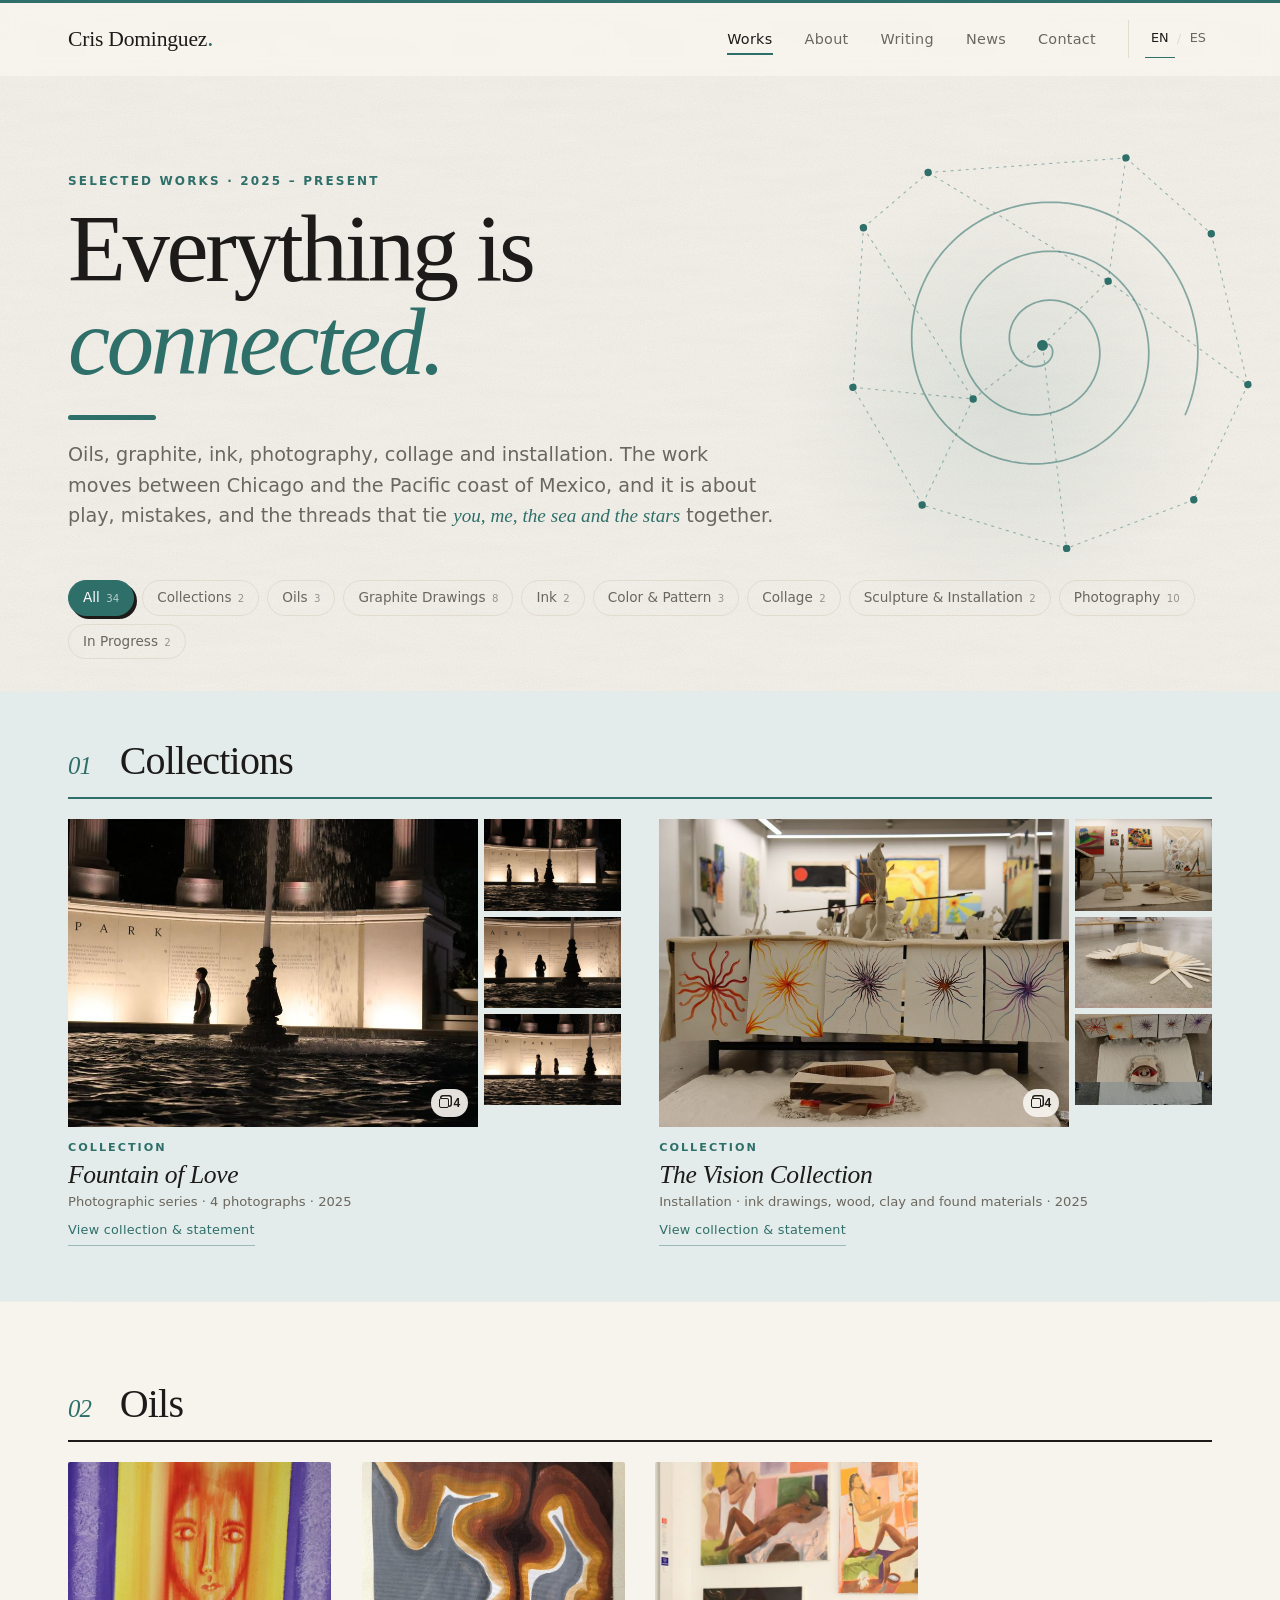
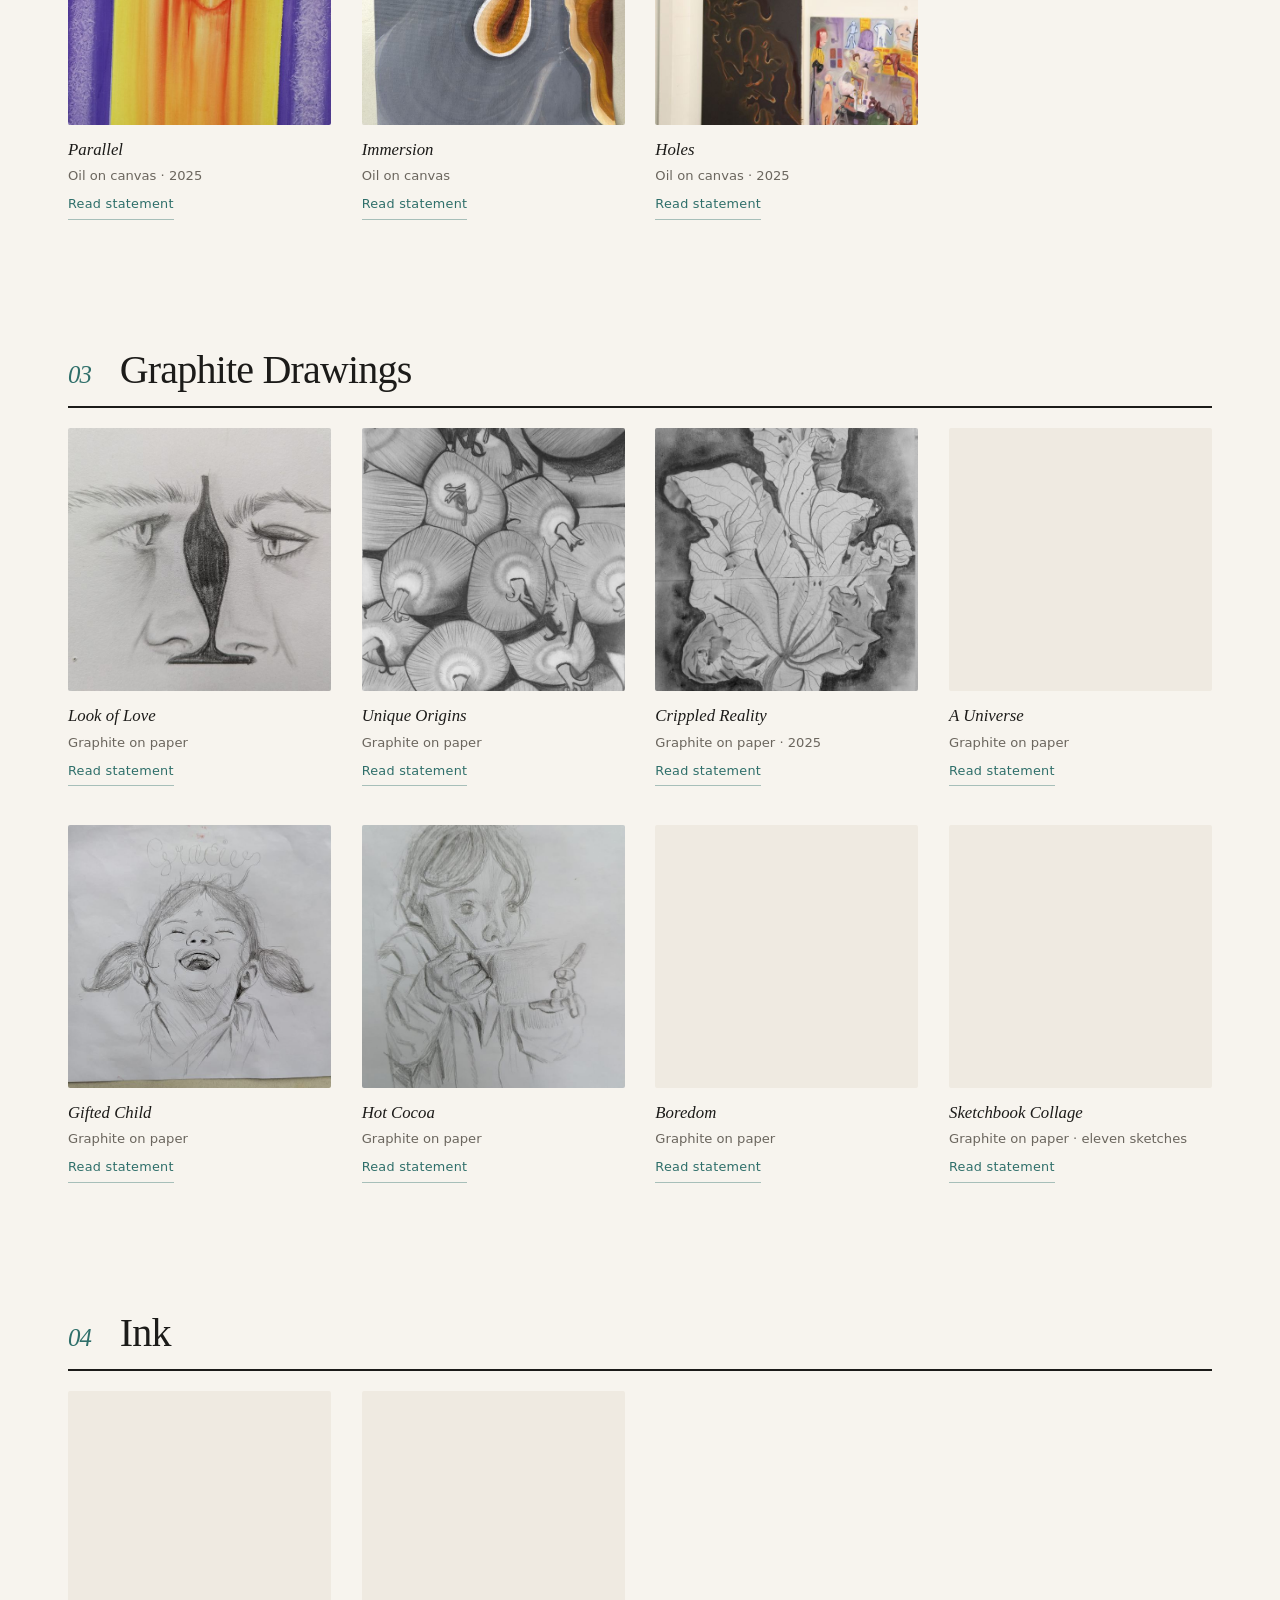
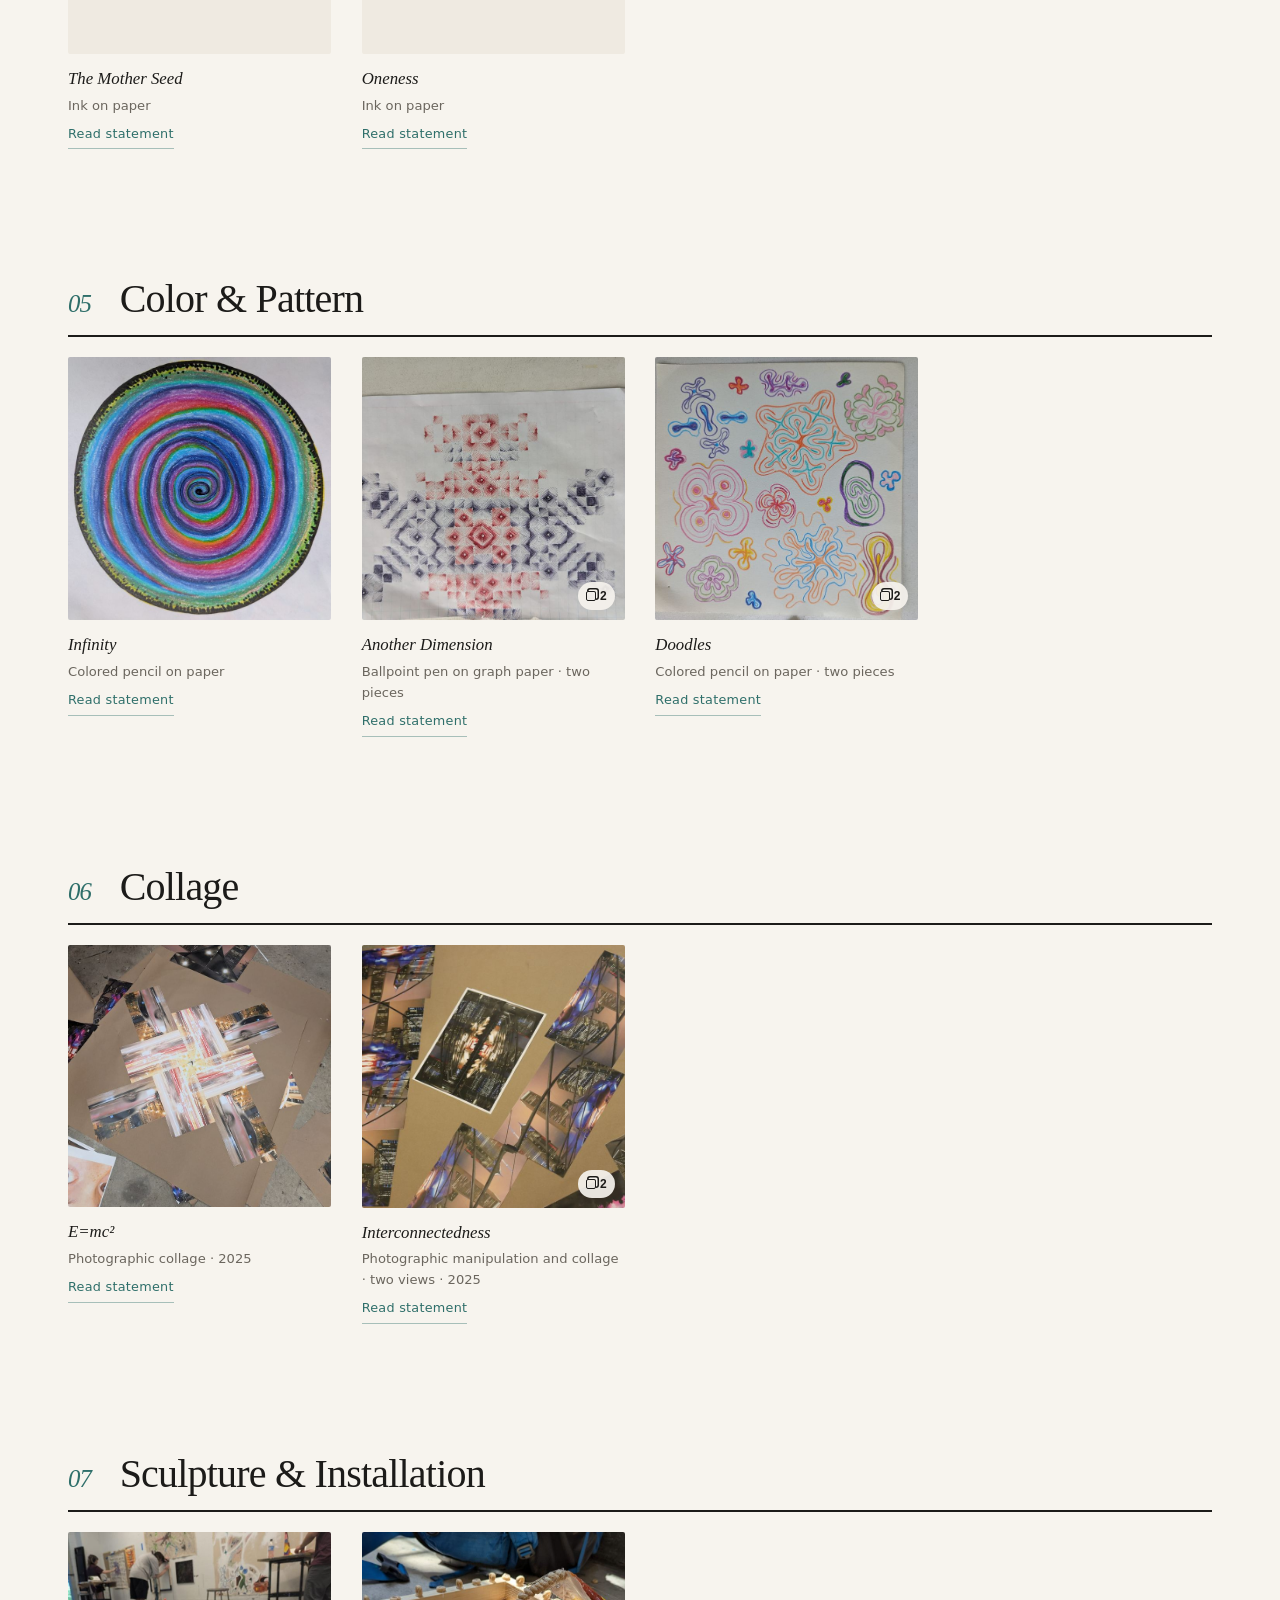
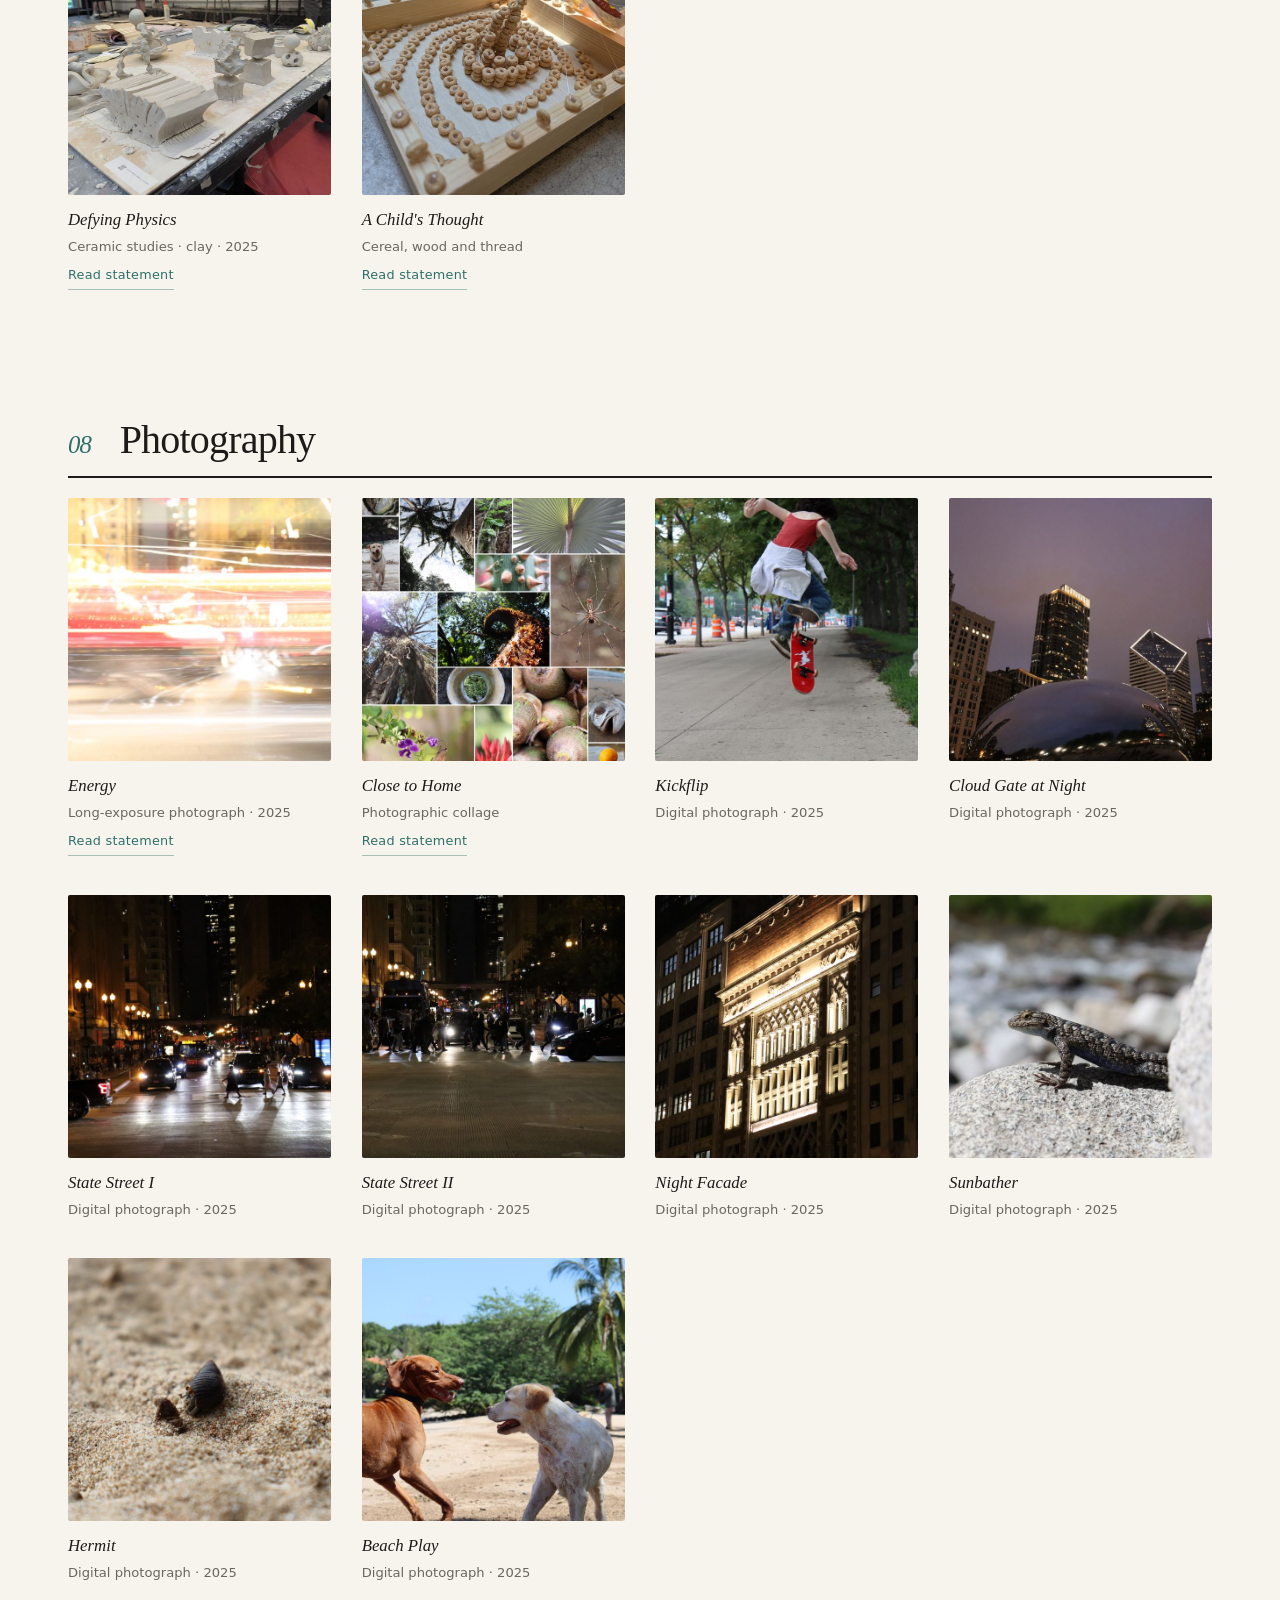
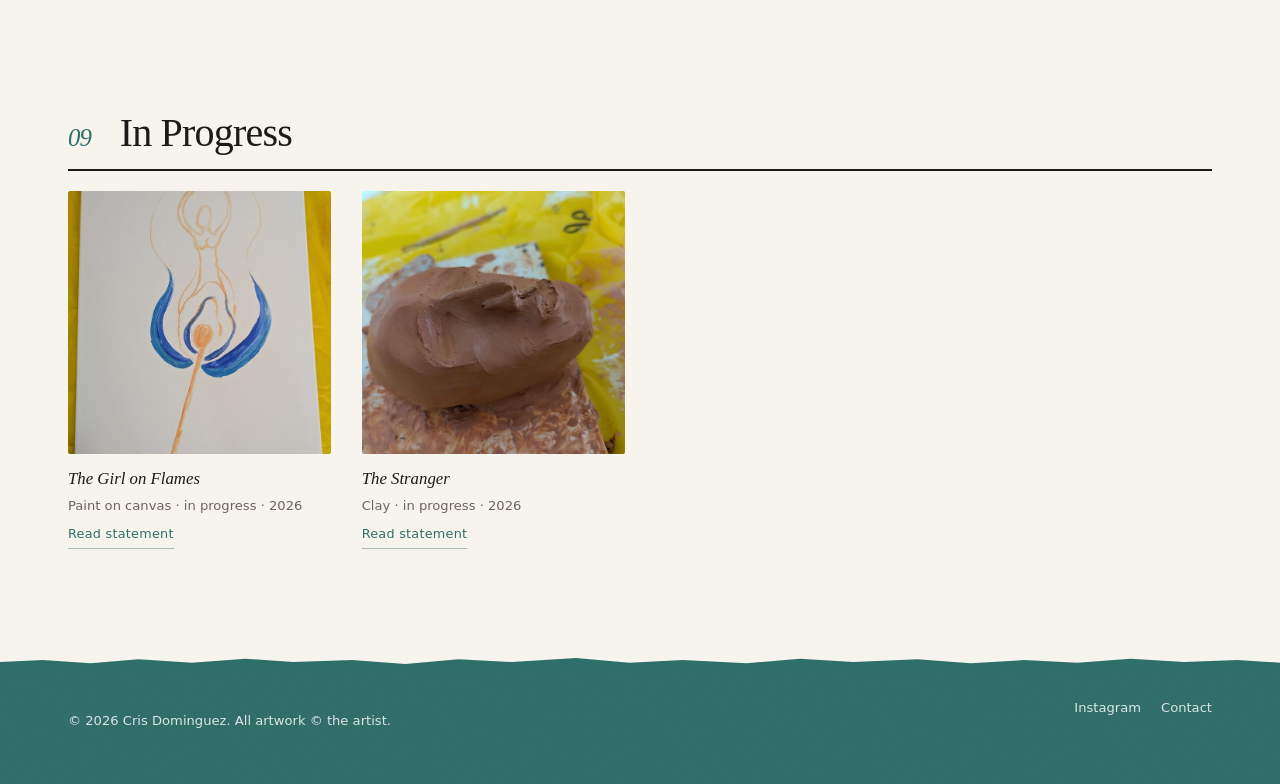
==== commit 6a14e237: "Add files via upload Changed site font" ====
--- a/index.html
+++ b/index.html
@@ -21,7 +21,7 @@
   <link rel="icon" href="images/site/favicon.svg" type="image/svg+xml">
   <link rel="preconnect" href="https://fonts.googleapis.com">
   <link rel="preconnect" href="https://fonts.gstatic.com" crossorigin>
-  <link href="https://fonts.googleapis.com/css2?family=Fraunces:ital,opsz,wght,SOFT,WONK@0,9..144,300..600,0..100,0..1;1,9..144,300..600,0..100,0..1&family=Inter:wght@400;500;600&display=swap" rel="stylesheet">
+  <link href="https://fonts.googleapis.com/css2?family=Newsreader:ital,opsz,wght@0,6..72,300..700;1,6..72,300..700&family=Work+Sans:wght@400;500;600&display=swap" rel="stylesheet">
   <link rel="stylesheet" href="css/styles.css">
   <script type="application/ld+json">
   {
